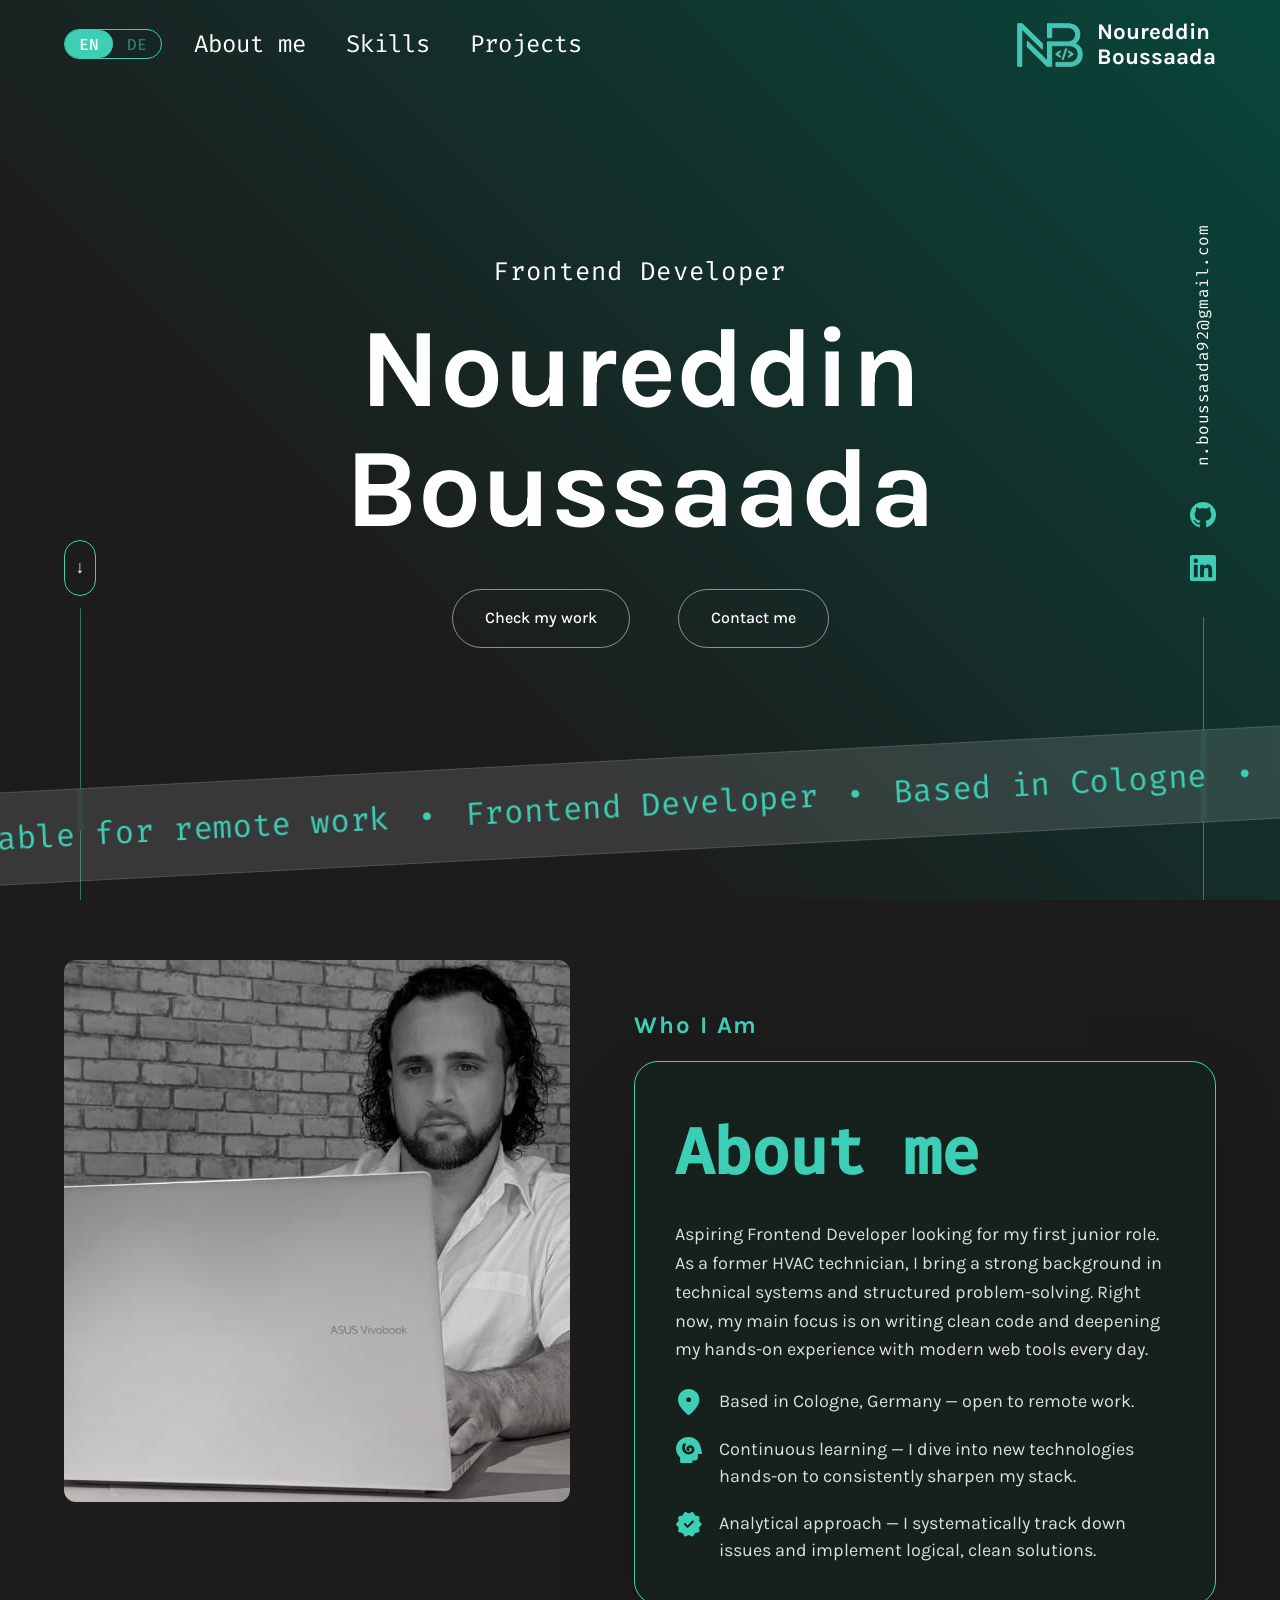
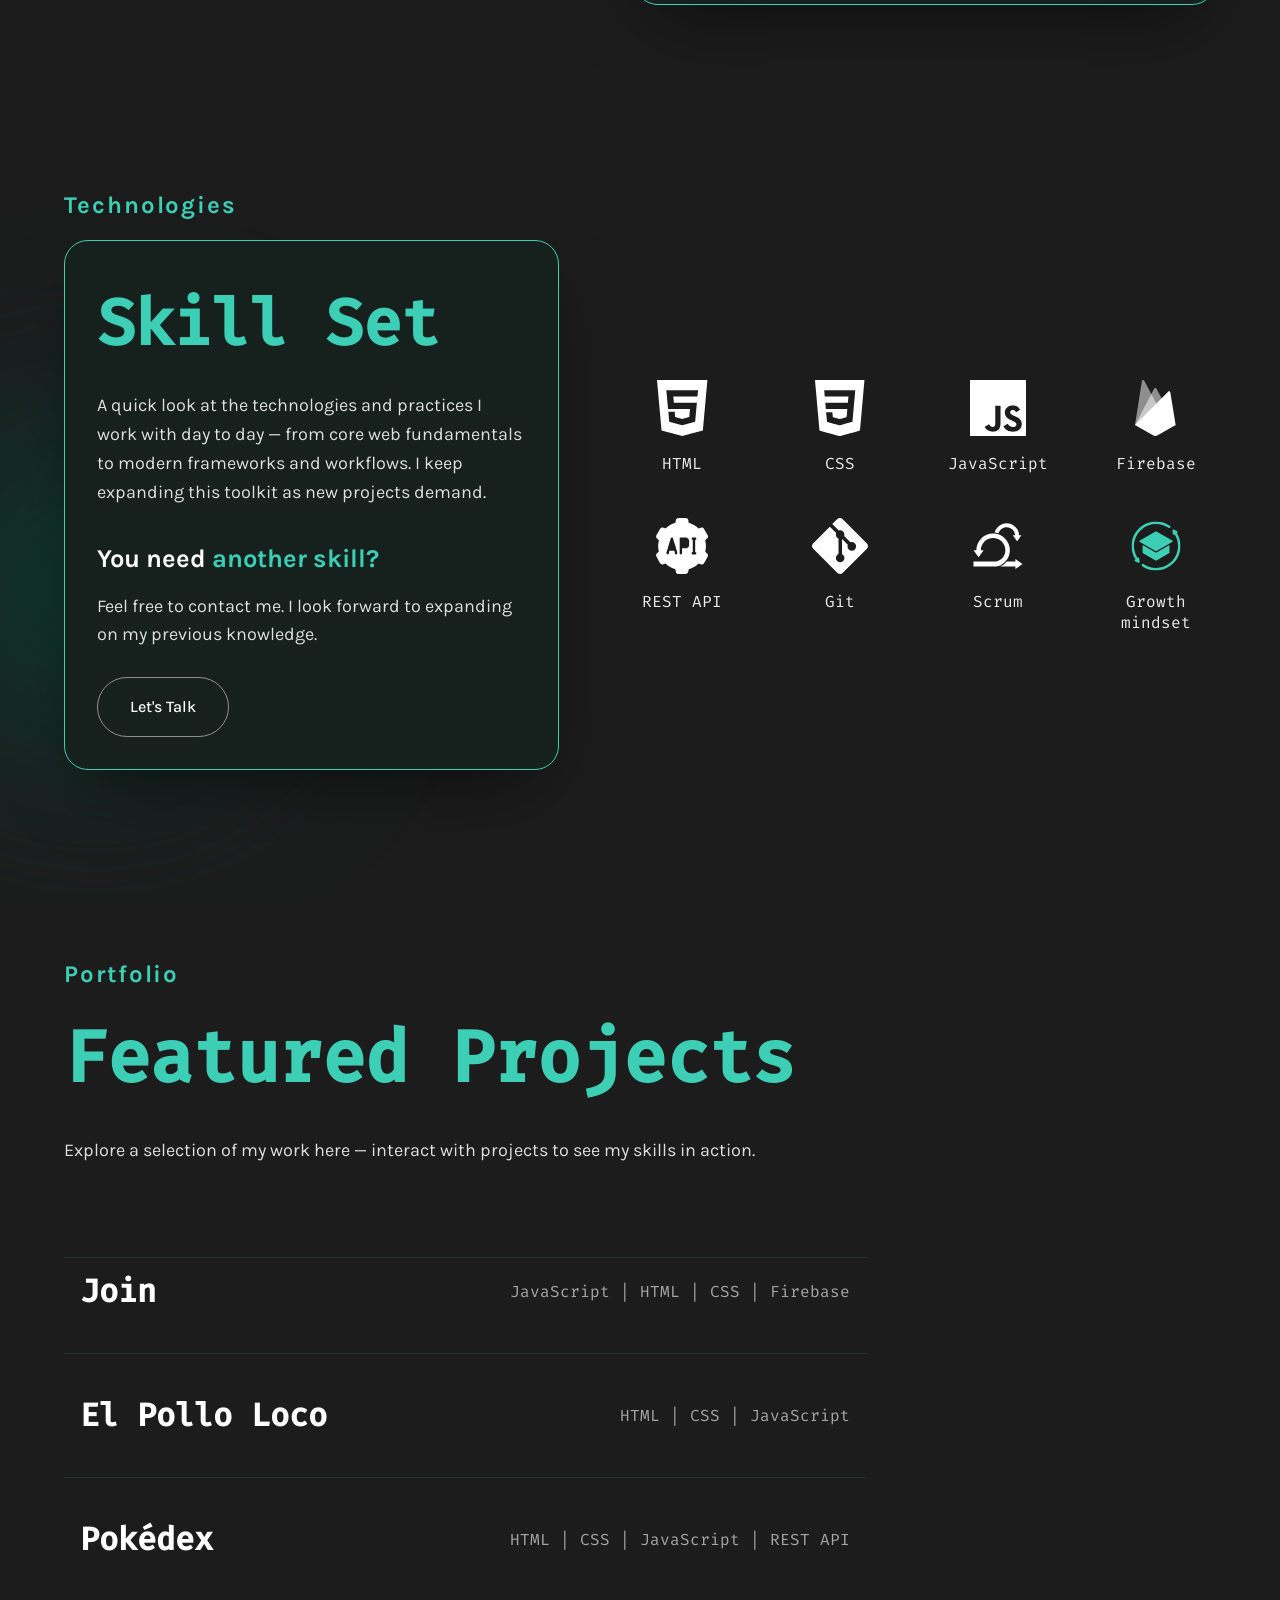
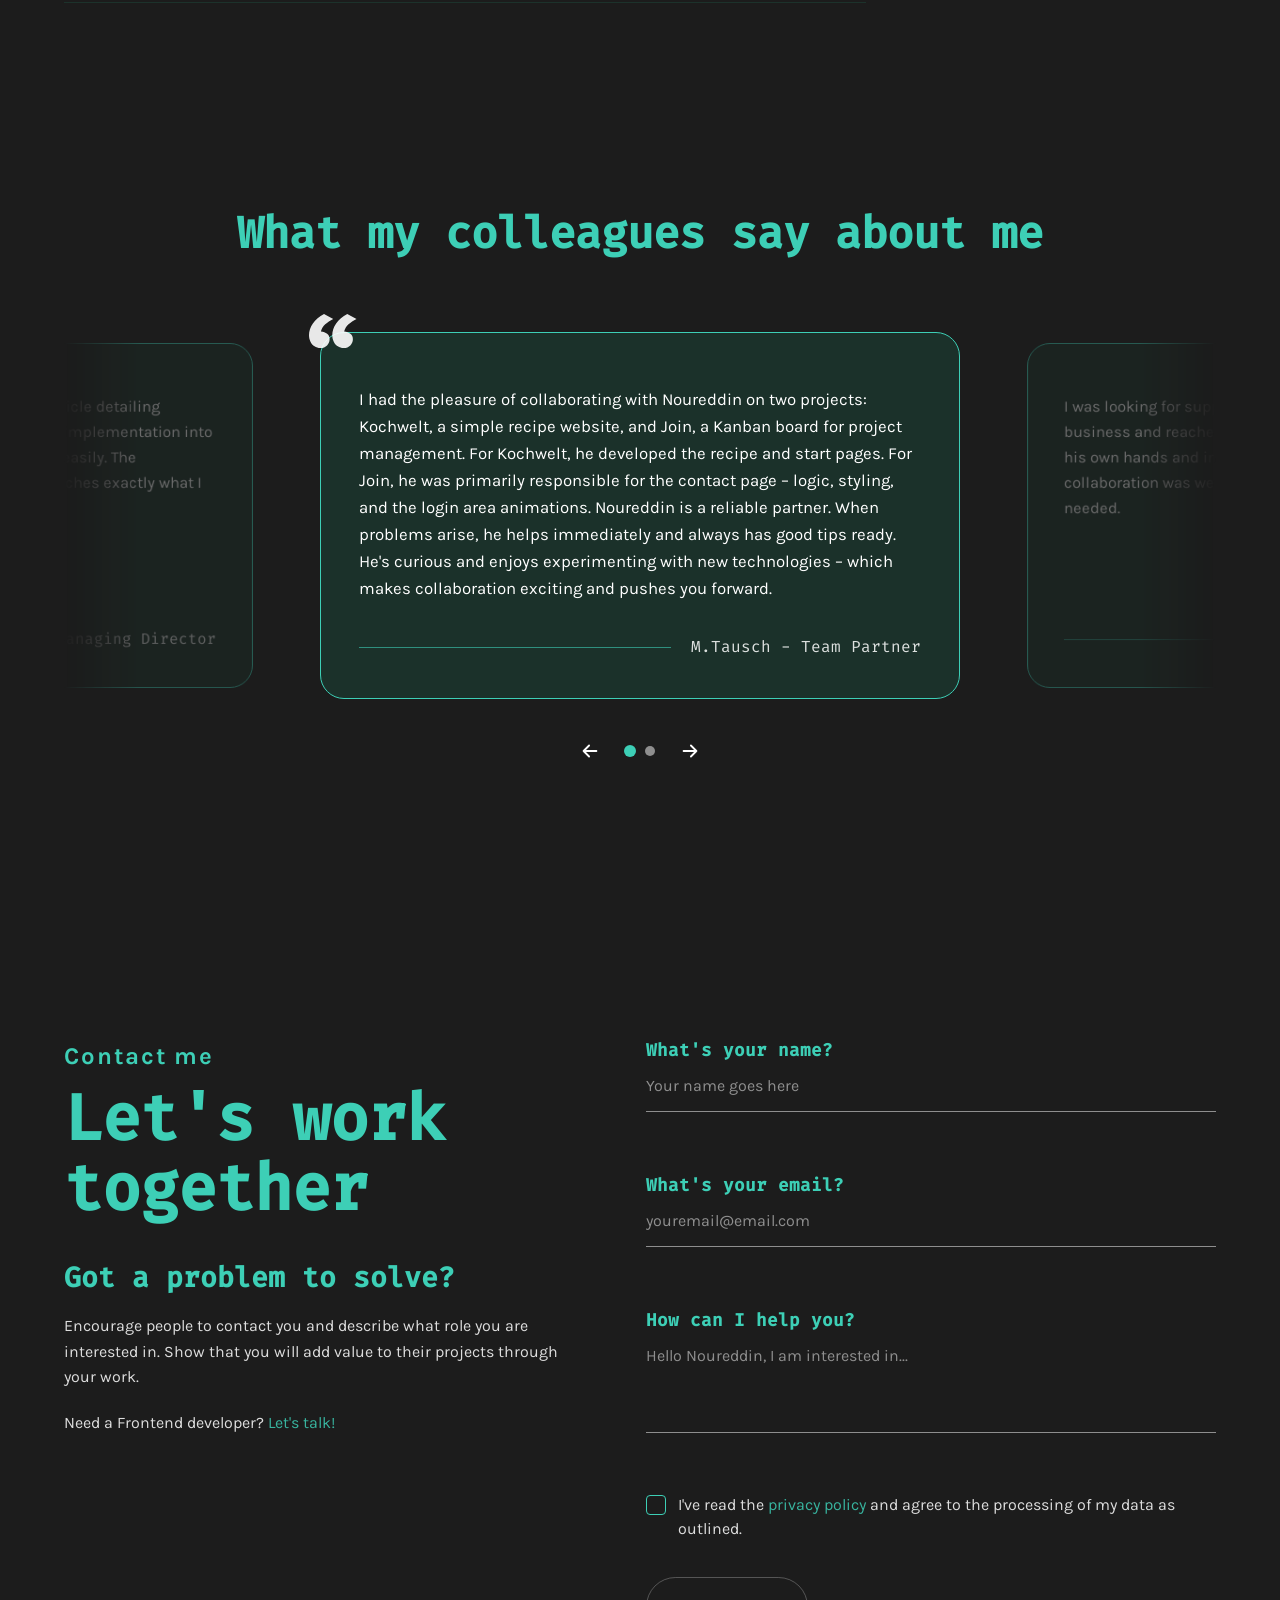
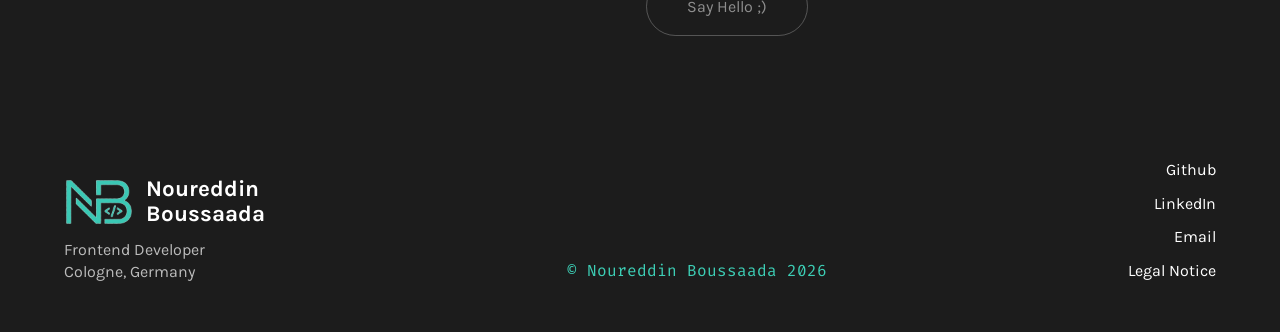
==== index.html @ 2330e00b "feat: update testimonials with new client feedback and improve translation consistency" ====
<!DOCTYPE html>
<html lang="en">

<head>
    <meta charset="UTF-8">
    <meta name="viewport" content="width=device-width, initial-scale=1.0">
    <title>Noureddin Boussaada — Frontend Developer</title>
    <link rel="icon" type="image/png" sizes="32x32" href="assets/images/favicon/favicon-32.png">
    <link rel="icon" type="image/png" sizes="192x192" href="assets/images/favicon/favicon-192.png">
    <link rel="apple-touch-icon" sizes="512x512" href="assets/images/favicon/favicon-512.png">
    <link rel="stylesheet" href="css/reset.css">
    <link rel="stylesheet" href="css/fonts.css">
    <link rel="stylesheet" href="css/variables.css">
    <link rel="stylesheet" href="css/style.css">
    <link rel="stylesheet" href="css/hero.css">
    <link rel="stylesheet" href="css/about.css">
    <link rel="stylesheet" href="css/skills.css">
    <link rel="stylesheet" href="css/projects.css">
    <link rel="stylesheet" href="css/testimonials.css">
    <link rel="stylesheet" href="css/contact.css">
    <link rel="stylesheet" href="css/footer.css">
</head>

<body>
    <header class="header" id="top">
        <div class="container header__inner">
            <div class="header__left">
                <div class="lang-toggle" role="group" aria-label="Language switch"
                    data-i18n-aria-label="langToggleAria">
                    <button type="button" class="lang-toggle__btn is-active" data-lang="en">EN</button>
                    <button type="button" class="lang-toggle__btn" data-lang="de">DE</button>
                </div>

                <nav class="nav" aria-label="Primary">
                    <a class="nav__link" href="#about" data-i18n="navAbout">About me</a>
                    <a class="nav__link" href="#skills" data-i18n="navSkills">Skills</a>
                    <a class="nav__link" href="#projects" data-i18n="navProjects">Projects</a>
                </nav>
            </div>

            <a class="logo" href="/" aria-label="Back to top">
                <span class="logo__mark"><img src="assets/images/profile/my_logo.png" alt="" width="210" height="144"
                        decoding="async"></span>
                <span class="logo__text">Noureddin<br>Boussaada</span>
            </a>

            <button type="button" class="burger" id="burger" aria-controls="mobileMenu" aria-expanded="false"
                aria-label="Open menu" data-i18n-aria-label="menuOpenAria">
                <span class="burger__bar" aria-hidden="true"></span>
                <span class="burger__bar" aria-hidden="true"></span>
                <span class="burger__bar" aria-hidden="true"></span>
            </button>
        </div>

        <nav class="mobile-menu" id="mobileMenu" aria-label="Mobile">
            <a class="mobile-menu__link" href="#about" data-i18n="navAbout">About me</a>
            <a class="mobile-menu__link" href="#skills" data-i18n="navSkills">Skills</a>
            <a class="mobile-menu__link" href="#projects" data-i18n="navProjects">Projects</a>

            <div class="lang-toggle mobile-menu__lang" role="group" aria-label="Language switch"
                data-i18n-aria-label="langToggleAria">
                <button type="button" class="lang-toggle__btn is-active" data-lang="en">EN</button>
                <button type="button" class="lang-toggle__btn" data-lang="de">DE</button>
            </div>
        </nav>
    </header>

    <main>
        <section class="hero">
            <div class="container hero__inner">
                <div class="hero__content">
                    <p class="hero__overline" data-i18n="role">Frontend Developer</p>
                    <h1 class="hero__name">
                        <span class="hero__name-part">Noureddin</span>
                        <span class="hero__name-part">Boussaada</span>
                    </h1>

                    <div class="hero__actions">
                        <a href="#projects" class="btn btn--outline">
                            <span class="btn__label" data-i18n="ctaCheckWork">Check my work</span>
                            <span class="btn__track" aria-hidden="true">
                                <span class="btn__track-item" data-i18n="ctaCheckWork">Check my work</span>
                                <span class="btn__track-item" data-i18n="ctaCheckWork">Check my work</span>
                            </span>
                        </a>
                        <a href="#contact" class="btn btn--outline">
                            <span class="btn__label" data-i18n="ctaContactMe">Contact me</span>
                            <span class="btn__track" aria-hidden="true">
                                <span class="btn__track-item" data-i18n="ctaContactMe">Contact me</span>
                                <span class="btn__track-item" data-i18n="ctaContactMe">Contact me</span>
                            </span>
                        </a>
                    </div>
                </div>

                <aside class="hero__aside">
                    <a class="hero__email" href="mailto:n.boussaada92@gmail.com" aria-label="n.boussaada92@gmail.com">
                        <span class="hero__email-text">n.boussaada92@gmail.com</span>
                        <span class="hero__social-icon hero__social-icon--mail" aria-hidden="true"></span>
                    </a>
                    <ul class="hero__socials">
                        <li>
                            <a class="hero__social" href="https://github.com/NouBou1/" target="_blank" rel="noopener"
                                aria-label="GitHub">
                                <span class="hero__social-icon hero__social-icon--github" aria-hidden="true"></span>
                            </a>
                        </li>
                        <li>
                            <a class="hero__social" href="https://www.linkedin.com/in/noureddin-boussaada/"
                                target="_blank" rel="noopener" aria-label="LinkedIn">
                                <span class="hero__social-icon hero__social-icon--linkedin" aria-hidden="true"></span>
                            </a>
                        </li>
                    </ul>
                    <span class="hero__aside-line" aria-hidden="true"></span>
                </aside>

                <button type="button" class="scroll-indicator" data-scroll-target="#about"
                    aria-label="Scroll to next section" data-i18n-aria-label="scrollAria">
                    <span class="scroll-indicator__circle">
                        <span class="scroll-indicator__arrow">&darr;</span>
                    </span>
                    <span class="scroll-indicator__line"></span>
                </button>
            </div>

            <div class="marquee" aria-hidden="true">
                <div class="marquee__track">
                    <span class="marquee__group">
                        <span data-i18n="marqueeAvailable">Available for remote work</span>
                        <span class="marquee__dot">&bull;</span>
                        <span data-i18n="role">Frontend Developer</span>
                        <span class="marquee__dot">&bull;</span>
                        <span data-i18n="marqueeBasedIn">Based in Cologne</span>
                        <span class="marquee__dot">&bull;</span>
                        <span data-i18n="marqueeOpenToWork">Open to work</span>
                        <span class="marquee__dot">&bull;</span>
                    </span>
                    <span class="marquee__group">
                        <span data-i18n="marqueeAvailable">Available for remote work</span>
                        <span class="marquee__dot">&bull;</span>
                        <span data-i18n="role">Frontend Developer</span>
                        <span class="marquee__dot">&bull;</span>
                        <span data-i18n="marqueeBasedIn">Based in Cologne</span>
                        <span class="marquee__dot">&bull;</span>
                        <span data-i18n="marqueeOpenToWork">Open to work</span>
                        <span class="marquee__dot">&bull;</span>
                    </span>
                </div>
            </div>
        </section>

        <section id="about" class="section about">
            <div class="container about__inner">
                <div class="about__media">
                    <span class="about__frame" aria-hidden="true"></span>
                    <img class="about__image" src="assets/images/profile/profil-picture.jpeg"
                        alt="Noureddin Boussaada" width="720" height="542" loading="lazy" decoding="async">
                </div>

                <div class="about__content">
                    <p class="section__eyebrow" data-i18n="aboutEyebrow">Who I Am</p>

                    <div class="about__card">
                        <h2 class="about__title" data-i18n="aboutTitle">About me</h2>
                        <p class="about__text" data-i18n="aboutText">
                            Aspiring Frontend Developer looking for my first junior role. As a former HVAC technician, I
                            bring a strong background in technical systems and structured problem-solving. Right now, my
                            main focus is on writing clean code and deepening my hands-on experience with modern web
                            tools every day.
                        </p>

                        <ul class="about__list">
                            <li class="about__item">
                                <span class="about__icon" aria-hidden="true">
                                    <span class="about__icon-glyph about__icon-glyph--location"></span>
                                </span>
                                <span class="about__item-text" data-i18n="aboutItem1">Based in Cologne, Germany — open
                                    to remote work.</span>
                            </li>
                            <li class="about__item">
                                <span class="about__icon" aria-hidden="true">
                                    <span class="about__icon-glyph about__icon-glyph--cognition"></span>
                                </span>
                                <span class="about__item-text" data-i18n="aboutItem2">Continuous learning — I dive into
                                    new technologies hands-on to consistently sharpen my stack.</span>
                            </li>
                            <li class="about__item">
                                <span class="about__icon" aria-hidden="true">
                                    <span class="about__icon-glyph about__icon-glyph--releases"></span>
                                </span>
                                <span class="about__item-text" data-i18n="aboutItem3">Analytical approach — I
                                    systematically track down issues and implement logical, clean solutions.</span>
                            </li>
                        </ul>
                    </div>
                </div>
            </div>
        </section>

        <section id="skills" class="section skills">
            <div class="container skills__inner">
                <p class="section__eyebrow" data-i18n="skillsEyebrow">Technologies</p>

                <div class="skills__layout">
                    <div class="skills__card">
                        <h2 class="skills__title" data-i18n="skillsTitle">Skill Set</h2>
                        <p class="skills__text" data-i18n="skillsText">
                            A quick look at the technologies and practices I work with day to day — from core web
                            fundamentals to modern frameworks and workflows. I keep expanding this toolkit as new
                            projects demand.
                        </p>

                        <h3 class="skills__subtitle" data-i18n-html="skillsSubtitle">You need <span
                                class="skills__highlight">another skill?</span></h3>
                        <p class="skills__text skills__text--muted" data-i18n="skillsMuted">
                            Feel free to contact me. I look forward to expanding on my previous knowledge.
                        </p>

                        <a href="#contact" class="btn btn--outline skills__cta">
                            <span class="btn__label" data-i18n="ctaLetsTalk">Let's Talk</span>
                            <span class="btn__track" aria-hidden="true">
                                <span class="btn__track-item" data-i18n="ctaLetsTalk">Let's Talk</span>
                                <span class="btn__track-item" data-i18n="ctaLetsTalk">Let's Talk</span>
                            </span>
                        </a>
                    </div>

                    <ul class="skills__grid">
                        <li class="skill">
                            <span class="skill__icon"><img src="assets/icons/skills/html-logo.svg" alt="" width="56"
                                    height="56" loading="lazy" decoding="async"></span>
                            <span class="skill__label">HTML</span>
                        </li>
                        <li class="skill">
                            <span class="skill__icon"><img src="assets/icons/skills/css-logo.svg" alt="" width="56"
                                    height="56" loading="lazy" decoding="async"></span>
                            <span class="skill__label">CSS</span>
                        </li>
                        <li class="skill">
                            <span class="skill__icon"><img src="assets/icons/skills/javascript-icon.svg" alt=""
                                    width="56" height="56" loading="lazy" decoding="async"></span>
                            <span class="skill__label">JavaScript</span>
                        </li>
                        <li class="skill">
                            <span class="skill__icon"><img src="assets/icons/skills/firebase.svg" alt="" width="42"
                                    height="56" loading="lazy" decoding="async"></span>
                            <span class="skill__label">Firebase</span>
                        </li>
                        <li class="skill">
                            <span class="skill__icon"><img src="assets/icons/skills/rest-api.svg" alt="" width="53"
                                    height="56" loading="lazy" decoding="async"></span>
                            <span class="skill__label">REST API</span>
                        </li>
                        <li class="skill">
                            <span class="skill__icon"><img src="assets/icons/skills/git-logo.svg" alt="" width="56"
                                    height="56" loading="lazy" decoding="async"></span>
                            <span class="skill__label">Git</span>
                        </li>
                        <li class="skill">
                            <span class="skill__icon"><img src="assets/icons/skills/scrum.svg" alt="" width="64"
                                    height="64" loading="lazy" decoding="async"></span>
                            <span class="skill__label">Scrum</span>
                        </li>
                        <li class="skill skill--growth">
                            <span class="skill__icon">
                                <img src="assets/icons/skills/growth-mindset.svg" alt="" width="64" height="64" loading="lazy" decoding="async">
                                <span class="skill__tooltip">
                                    <span class="skill__tooltip-text" data-i18n="skillGrowthTooltip">I have a special
                                        interest in learning</span>
                                    <span class="skill__tooltip-items">
                                        <span class="skill__tooltip-item">
                                            <img src="assets/icons/skills/react.svg" alt="" width="28" height="28" loading="lazy" decoding="async">
                                            <span>React</span>
                                        </span>
                                        <span class="skill__tooltip-item">
                                            <img src="assets/icons/skills/vuejs.svg" alt="" width="28" height="28" loading="lazy" decoding="async">
                                            <span>Vue Js</span>
                                        </span>
                                    </span>
                                    <span class="skill__tooltip-arrow" aria-hidden="true"></span>
                                </span>
                            </span>
                            <span class="skill__label" data-i18n="skillGrowthLabel">Growth mindset</span>
                        </li>
                    </ul>
                </div>
            </div>
        </section>

        <section id="projects" class="section projects">
            <div class="container projects__inner">
                <header class="projects__header">
                    <p class="section__eyebrow" data-i18n="projectsEyebrow">Portfolio</p>
                    <h2 class="projects__title" data-i18n="projectsTitle">Featured Projects</h2>
                    <p class="projects__intro" data-i18n="projectsIntro">
                        Explore a selection of my work here — interact with projects to see my skills in action.
                    </p>
                </header>

                <div class="projects__body">
                    <ul class="projects__list">
                        <li class="project">
                            <a class="project__link" href="#" rel="noopener"
                                data-preview="assets/images/projects/join.svg" data-index="01"
                                data-desc="Task manager inspired by the Kanban System. Create and organize tasks using drag and drop functions, assign users and categories."
                                data-desc-de="Task-Manager, inspiriert vom Kanban-System. Erstelle und organisiere Aufgaben per Drag-and-Drop, weise Nutzer und Kategorien zu."
                                data-github="https://github.com/NouBou1/join" data-live="https://join.n-boussaada.de">
                                <span class="project__name">
                                    Join
                                    <span class="project__arrow" aria-hidden="true"></span>
                                </span>
                                <span class="project__stack">JavaScript | HTML | CSS | Firebase</span>
                            </a>
                        </li>
                        <li class="project">
                            <a class="project__link" href="#" rel="noopener"
                                data-preview="assets/images/projects/el-pollo-loco.svg" data-index="02"
                                data-desc="Jump, run and throw game based on object-oriented approach. Help Pepe find coins and tabasco salsa to fight against the crazy hen."
                                data-desc-de="Jump'n'Run- und Wurfspiel auf objektorientierter Basis. Hilf Pepe, Münzen und Tabasco-Soße zu finden, um gegen das verrückte Huhn zu kämpfen."
                                data-github="https://github.com/NouBou1/el_pollo_loco" data-live="https://el-pollo-loco.n-boussaada.de">
                                <span class="project__name">
                                    El Pollo Loco
                                    <span class="project__arrow" aria-hidden="true"></span>
                                </span>
                                <span class="project__stack">HTML | CSS | JavaScript</span>
                            </a>
                        </li>
                        <li class="project">
                            <a class="project__link" href="#" rel="noopener"
                                data-preview="assets/images/projects/pokedex.svg" data-index="03"
                                data-desc="Pokédex web app built without any framework. Browse Pokémon loaded live from the PokéAPI, search them by name and open a detail dialog with base stats and artwork."
                                data-desc-de="Pokédex-Webanwendung ganz ohne Framework. Stöbere durch Pokémon, die live von der PokéAPI geladen werden, suche sie per Namen und öffne einen Detail-Dialog mit Base Stats und Artwork."
                                data-github="https://github.com/NouBou1/Pokedex" data-live="https://pokedex.n-boussaada.de">
                                <span class="project__name">
                                    Pokédex
                                    <span class="project__arrow" aria-hidden="true"></span>
                                </span>
                                <span class="project__stack">HTML | CSS | JavaScript | REST API</span>
                            </a>
                        </li>
                    </ul>

                    <div class="projects__preview">
                        <span class="projects__preview-frame" aria-hidden="true"></span>
                        <img class="projects__preview-image" id="projectsPreviewImage"
                            src="assets/images/projects/join.svg" alt="" width="520" height="370" loading="lazy"
                            decoding="async">
                    </div>
                </div>
            </div>
        </section>

        <section id="testimonials" class="section testimonials">
            <div class="container testimonials__header">
                <h2 class="testimonials__title" data-i18n="testimonialsTitle">What my colleagues say about me</h2>
            </div>

            <div class="testimonials__carousel">
                <div class="testimonials__viewport">
                    <ul class="testimonials__track" id="testimonialsTrack">
                        <li class="testimonial">
                            <span class="testimonial__quote" aria-hidden="true">
                                <img src="assets/icons/quotes.svg" alt="" loading="lazy" decoding="async">
                            </span>
                            <p class="testimonial__text" data-i18n="testimonial1Text">
I had the pleasure of collaborating with Noureddin on two projects: Kochwelt, a simple recipe website, and Join, a Kanban board for project management. For Kochwelt, he developed the recipe and start pages. For Join, he was primarily responsible for the contact page – logic, styling, and the login area animations. Noureddin is a reliable partner. When problems arise, he helps immediately and always has good tips ready. He's curious and enjoys experimenting with new technologies – which makes collaboration exciting and pushes you forward.</p>
                            <div class="testimonial__footer">
                                <span class="testimonial__line" aria-hidden="true"></span>
                                <span class="testimonial__author" data-i18n="testimonial1Author">M.Tausch - Team
                                    Partner</span>
                            </div>
                        </li>
                        <li class="testimonial">
                            <span class="testimonial__quote" aria-hidden="true">
                                <img src="assets/icons/quotes.svg" alt="" loading="lazy" decoding="async">
                            </span>
                            <p class="testimonial__text" data-i18n="testimonial2Text">I was looking for support with
                                the website for my vehicle detailing business and reached out to Noureddin. He took the
                                implementation into his own hands and integrated my ideas quickly and easily. The
                                collaboration was well structured and the result matches exactly what I needed.</p>
                            <div class="testimonial__footer">
                                <span class="testimonial__line" aria-hidden="true"></span>
                                <span class="testimonial__author" data-i18n="testimonial2Author">A.Kniest - Managing
                                    Director</span>
                            </div>
                        </li>
                    </ul>
                </div>

                <div class="container testimonials__controls">
                    <button type="button" class="testimonials__arrow" id="testimonialsPrev"
                        aria-label="Previous testimonial" data-i18n-aria-label="testimonialsPrevAria">
                        <span class="testimonials__arrow-icon testimonials__arrow-icon--prev" aria-hidden="true"></span>
                    </button>
                    <div class="testimonials__dots" id="testimonialsDots"></div>
                    <button type="button" class="testimonials__arrow" id="testimonialsNext"
                        aria-label="Next testimonial" data-i18n-aria-label="testimonialsNextAria">
                        <span class="testimonials__arrow-icon testimonials__arrow-icon--next" aria-hidden="true"></span>
                    </button>
                </div>
            </div>
        </section>

        <section id="contact" class="section contact">
            <div class="container contact__inner">
                <div class="contact__intro">
                    <p class="section__eyebrow" data-i18n="contactEyebrow">Contact me</p>
                    <h2 class="contact__title" data-i18n-html="contactTitle">Let's work<br>together</h2>

                    <h3 class="contact__subtitle" data-i18n="contactSubtitle">Got a problem to solve?</h3>
                    <p class="contact__text" data-i18n="contactText">
                        Encourage people to contact you and describe what role you are interested in. Show that you will
                        add value to their projects through your work.
                    </p>
                    <p class="contact__cta" data-i18n-html="contactCta">
                        Need a Frontend developer? <a class="contact__link" href="#contactForm">Let's talk!</a>
                    </p>
                </div>

                <form class="contact__form" id="contactForm" action="php/contact.php" method="POST">
                    <div class="contact__field">
                        <label class="contact__label" for="contactName" data-i18n="formNameLabel">What's your
                            name?</label>
                        <input class="contact__input" type="text" id="contactName" name="name"
                            placeholder="Your name goes here" required data-i18n-placeholder="formNamePlaceholder">
                    </div>

                    <div class="contact__field">
                        <label class="contact__label" for="contactEmail" data-i18n="formEmailLabel">What's your
                            email?</label>
                        <input class="contact__input" type="email" id="contactEmail" name="email"
                            placeholder="youremail@email.com" required data-i18n-placeholder="formEmailPlaceholder">
                    </div>

                    <div class="contact__field">
                        <label class="contact__label" for="contactMessage" data-i18n="formMessageLabel">How can I help
                            you?</label>
                        <textarea class="contact__input contact__input--textarea" id="contactMessage" name="message"
                            rows="3" placeholder="Hello Noureddin, I am interested in..." required
                            data-i18n-placeholder="formMessagePlaceholder"></textarea>
                    </div>

                    <!-- Honeypot. Fuer Menschen unsichtbar und aus dem Tab-Fluss genommen,
                         fuer Screenreader per aria-hidden ausgeblendet. Nur Bots fuellen es aus. -->
                    <div class="contact__trap" aria-hidden="true">
                        <label for="contactReference">Reference</label>
                        <input type="text" id="contactReference" name="contact_reference" tabindex="-1"
                            autocomplete="off">
                    </div>

                    <label class="contact__checkbox">
                        <input type="checkbox" id="contactConsent" name="consent" required>
                        <span class="contact__checkbox-box" aria-hidden="true"></span>
                        <span class="contact__checkbox-text" data-i18n-html="consentText">I've read the <a
                                class="contact__link" href="privacy-policy.html">privacy policy</a> and agree to the
                            processing of my data as outlined.</span>
                    </label>

                    <button type="submit" class="contact__submit" data-i18n="formSubmit">Say Hello ;)</button>
                </form>
            </div>
        </section>
    </main>

    <footer class="footer">
        <div class="container footer__inner">
            <div class="footer__brand">
                <a class="logo footer__logo" href="/">
                    <span class="logo__mark"><img src="assets/images/profile/my_logo.png" alt="" width="210"
                            height="144" loading="lazy" decoding="async"></span>
                    <span class="logo__text">Noureddin<br>Boussaada</span>
                </a>
                <p class="footer__role" data-i18n="role">Frontend Developer</p>
                <p class="footer__location" data-i18n="footerLocation">Cologne, Germany</p>
            </div>

            <p class="footer__copyright">&copy; Noureddin Boussaada 2026</p>

            <ul class="footer__links">
                <li><a href="https://github.com/NouBou1/" target="_blank" rel="noopener">Github</a></li>
                <li><a href="https://www.linkedin.com/in/noureddin-boussaada/" target="_blank" rel="noopener">LinkedIn</a></li>
                <li><a href="mailto:n.boussaada92@gmail.com" data-i18n="footerEmail">Email</a></li>
                <li><a href="legal-notice.html" data-i18n="footerLegal">Legal Notice</a></li>
            </ul>
        </div>
    </footer>

    <dialog class="project-modal" id="projectModal">
        <div class="project-modal__card">
            <button type="button" class="project-modal__close" data-modal-close aria-label="Close"
                data-i18n-aria-label="modalCloseAria">
                <span class="project-modal__close-icon" aria-hidden="true"></span>
            </button>

            <div class="project-modal__content">
                <span class="project-modal__index" id="projectModalIndex"></span>
                <h3 class="project-modal__title" id="projectModalTitle"></h3>

                <p class="project-modal__label" data-i18n="modalLabel">What is this project about?</p>
                <p class="project-modal__desc" id="projectModalDesc"></p>

                <ul class="project-modal__stack" id="projectModalStack"></ul>

                <div class="project-modal__actions">
                    <a class="project-modal__btn" id="projectModalGithub" href="#" target="_blank" rel="noopener">
                        <span data-i18n="modalGithub">GitHub</span>
                        <span class="project-modal__btn-arrow" aria-hidden="true"></span>
                    </a>
                    <a class="project-modal__btn" id="projectModalLive" href="#" target="_blank" rel="noopener">
                        <span data-i18n="modalLiveTest">Live Test</span>
                        <span class="project-modal__btn-arrow" aria-hidden="true"></span>
                    </a>
                </div>
            </div>

            <div class="project-modal__media">
                <img class="project-modal__image" id="projectModalImage" src="" alt="" width="520" height="370"
                    decoding="async">
            </div>

            <button type="button" class="project-modal__next" id="projectModalNext">
                <span data-i18n="modalNext">Next project</span>
                <span class="project-modal__next-icon" aria-hidden="true"></span>
            </button>
        </div>
    </dialog>

    <script type="module" src="js/main.js"></script>
    <script type="module" src="js/components/contactForm.js"></script>
</body>

</html>
---- css/fonts.css ----
@font-face {
    font-family: "Karla";
    font-style: normal;
    font-weight: 400 700;
    font-display: swap;
    src: url("../assets/fonts/karla-variable-latin.woff2") format("woff2-variations"),
         url("../assets/fonts/karla-variable-latin.woff2") format("woff2");
}

@font-face {
    font-family: "Fira Code";
    font-style: normal;
    font-weight: 400 500;
    font-display: swap;
    src: url("../assets/fonts/fira-code-variable-latin.woff2") format("woff2-variations"),
         url("../assets/fonts/fira-code-variable-latin.woff2") format("woff2");
}
---- css/variables.css ----
:root {
  --color-bg: #1c1c1c;
  --color-bg-soft: #141414;
  --color-surface: rgba(255, 255, 255, 0.04);
  --color-border: rgba(255, 255, 255, 0.12);
  --color-border-strong: rgba(255, 255, 255, 0.5);
  --color-text: #FFFFFF;
  --color-text-muted: #3DCFB6;
  --color-accent: #3DCFB6;
  --color-accent-strong: #08463b;
  --color-accent-soft: rgba(31, 174, 131, 0.15);

  --font-mono: "Fira Code", "Courier New", monospace;
  --font-name: "Karla", "Segoe UI", sans-serif;

  --container-width: 1440px;
  --container-padding: clamp(1.5rem, 5vw, 4rem);
  --header-height: clamp(96px, 10vw, 192px);

  --transition-fast: 0.2s ease;
  --transition-medium: 0.4s ease;
}
---- css/style.css ----
body {
    background-color: var(--color-bg);
    color: var(--color-text);
    font-family: var(--font-body);
    overflow-x: hidden;
}

body.has-menu-open {
    overflow: hidden;
}

.container {
    width: 100%;
    max-width: var(--container-width);
    margin-inline: auto;
    padding-inline: var(--container-padding);
}

.header {
    position: fixed;
    top: 0;
    left: 0;
    right: 0;
    z-index: 20;
    height: 90px;
    display: flex;
    align-items: center;
    border-bottom: 1px solid transparent;
    transition: background-color var(--transition-fast), border-color var(--transition-fast);
}

.header.is-scrolled {
    background-color: rgba(28, 28, 28, 0.85);
    border-bottom-color: var(--color-accent-soft);
    backdrop-filter: blur(12px);
    -webkit-backdrop-filter: blur(12px);
}

.header__inner {
    display: flex;
    align-items: center;
    justify-content: space-between;
    gap: 2rem;
}

.header__left {
    display: flex;
    align-items: center;
    gap: 2rem;
}

.lang-toggle {
    display: inline-flex;
    align-items: center;
    border: 1px solid var(--color-accent);
    border-radius: 20px;
    font-family: var(--font-mono);
    font-size: 16px;
    font-weight: 500;
}

.lang-toggle__btn {
    display: inline-flex;
    align-items: center;
    justify-content: center;
    height: 28px;
    min-width: 48px;
    border-radius: 20px;
    color: var(--color-accent);
    opacity: 0.5;
    transition: background-color var(--transition-fast), color var(--transition-fast);
}

.lang-toggle__btn.is-active {
    background-color: #3DCFB6;
    color: #FFFFFF;
    opacity: 1;
}

.nav {
    display: flex;
    align-items: center;
    gap: 2.5rem;
}

.nav__link {
    position: relative;
    font-size: 24px;
    color: var(--color-text);
    font-family: var(--font-mono);
}

.nav__link::after {
    content: "";
    position: absolute;
    left: 50%;
    bottom: -4px;
    width: 6px;
    height: 6px;
    border-radius: 50%;
    background-color: var(--color-accent);
    opacity: 0;
    transform: translateX(-50%) scale(0.5);
    transition: opacity var(--transition-fast), transform var(--transition-fast);
    pointer-events: none;
}

.nav__link:hover::after,
.nav__link.is-active::after {
    opacity: 1;
    transform: translateX(-50%) scale(1);
}

.nav__link.is-active {
    color: var(--color-accent);
}

/* ---------- Burger + mobile menu ---------- */
.burger {
    display: none;
    flex-direction: column;
    justify-content: center;
    gap: 6px;
    width: 40px;
    height: 40px;
    padding: 0 6px;
    flex-shrink: 0;
}

.burger__bar {
    display: block;
    width: 100%;
    height: 2px;
    border-radius: 2px;
    background-color: var(--color-accent);
    transition: transform var(--transition-fast), opacity var(--transition-fast);
}

.burger.is-open .burger__bar:nth-child(1) {
    transform: translateY(8px) rotate(45deg);
}

.burger.is-open .burger__bar:nth-child(2) {
    opacity: 0;
}

.burger.is-open .burger__bar:nth-child(3) {
    transform: translateY(-8px) rotate(-45deg);
}

.mobile-menu {
    display: none;
    position: absolute;
    top: calc(100% - 0.5rem);
    right: var(--container-padding);
    z-index: 30;
    flex-direction: column;
    align-items: flex-start;
    gap: 1.25rem;
    width: min(220px, calc(100vw - var(--container-padding) * 2));
    padding: 1.5rem;
    border-radius: 20px;
    border: 1px solid var(--color-accent);
    background:
        linear-gradient(225deg, var(--color-accent-strong) 0%, transparent 75%),
        var(--color-bg-soft);
    box-shadow: 0 30px 70px -25px rgba(0, 0, 0, 0.75);
    opacity: 0;
    visibility: hidden;
    transform: translateY(-8px);
    transition: opacity var(--transition-fast), transform var(--transition-fast), visibility var(--transition-fast);
}

.mobile-menu.is-open {
    opacity: 1;
    visibility: visible;
    transform: translateY(0);
}

.mobile-menu__link {
    font-family: var(--font-mono);
    font-size: 1.25rem;
    color: var(--color-text);
    transition: color var(--transition-fast);
}

.mobile-menu__link:hover,
.mobile-menu__link.is-active {
    color: var(--color-accent);
}

.mobile-menu__lang {
    margin-top: 0.25rem;
}

.logo {
    display: flex;
    align-items: center;
    gap: 0.75rem;
}

.logo__mark {
    position: relative;
    display: inline-flex;
    align-items: center;
    justify-content: center;
}

/* Soft backlight that fades in behind the mark on hover. */
.logo__mark::before {
    content: "";
    position: absolute;
    inset: -40%;
    border-radius: 50%;
    background: radial-gradient(circle, rgba(61, 207, 182, 0.18) 0%, transparent 70%);
    opacity: 0;
    transform: scale(0.6);
    transition: opacity var(--transition-medium), transform var(--transition-medium);
    pointer-events: none;
}

.logo:hover .logo__mark::before,
.logo:focus-visible .logo__mark::before {
    opacity: 1;
    transform: scale(1);
}

.logo__mark img {
    position: relative;
    height: 48px;
    width: auto;
    transition: filter var(--transition-medium);
}

.logo:hover .logo__mark img,
.logo:focus-visible .logo__mark img {
    filter: drop-shadow(0 0 6px rgba(61, 207, 182, 0.22));
}

.logo__text {
    font-family: var(--font-name);
    font-size: 1.4rem;
    line-height: 1.1;
    font-weight: 700;
    transition: color var(--transition-fast), text-shadow var(--transition-medium);
}

.logo:hover .logo__text,
.logo:focus-visible .logo__text {
    color: var(--color-accent);
    text-shadow: 0 0 12px rgba(61, 207, 182, 0.18);
}

.section {
    min-height: min(89svh, 900px);
    scroll-margin-top: 90px;
    padding-block: clamp(3rem, 8vh, 6rem);
    display: flex;
    flex-direction: column;
    justify-content: center;
}

.section__eyebrow {
    font-family: var(--font-name);
    font-size: 24px;
    font-weight: bold;
    letter-spacing: 0.08em;
    color: var(--color-accent);
}

.section__title {
    font-family: var(--font-display);
    font-size: clamp(2rem, 5vw, 3.5rem);
    font-weight: 500;
}

.has-reveal .reveal {
    opacity: 0;
    translate: 0 var(--reveal-from, 28px);
    transition: opacity 0.7s ease, translate 0.7s ease;
    transition-delay: 0s;
}

.has-reveal .reveal.is-revealed {
    opacity: 1;
    translate: none;
    transition-delay: calc(var(--reveal-index, 0) * 70ms);
}

@media (max-width: 900px) {
    .header__left {
        display: none;
    }

    .burger,
    .mobile-menu {
        display: flex;
    }

    .section {
        min-height: 0;
        padding-block: clamp(3rem, 12vw, 5rem);
    }

    body.has-modal-open {
        overflow: hidden;
    }

    .section__eyebrow {
        font-size: 1.25rem;
    }
}

@media (max-width: 600px) {
    .header {
        height: 76px;
    }

    .section {
        scroll-margin-top: 76px;
    }

    .logo__mark img {
        height: 36px;
    }

    .logo__text {
        font-size: 1.05rem;
    }

    .logo {
        gap: 0.5rem;
    }
}
---- css/hero.css ----
.hero {
    position: relative;
    min-height: 100svh;
    display: flex;
    overflow: hidden;
    background:
        linear-gradient(225deg, var(--color-accent-strong) 0%, transparent 70%),
        var(--color-bg);
}

.hero__inner {
    position: relative;
    width: 100%;
    display: flex;
    align-items: center;
    justify-content: space-between;
    gap: 2rem;
    padding-top: var(--header-height);
    padding-bottom: clamp(6rem, 10vw, 10rem);
}

.hero__content {
    display: flex;
    flex-direction: column;
    align-items: center;
    text-align: center;
    margin-inline: auto;
}

.hero__overline {
    font-family: var(--font-mono);
    font-size: clamp(1.2rem, 2vw, 2.4rem);
    letter-spacing: 0.05em;
    color: var(--color-text);
    margin-bottom: 1.25rem;
}

.hero__name {
    display: flex;
    flex-direction: column;
    align-items: center;
    gap: 0.5rem;
    font-family: var(--font-name);
    font-weight: 700;
    font-size: clamp(2.5rem, 9.5vw, 7rem);
    line-height: 1;
}

.hero__actions {
    display: flex;
    align-items: center;
    gap: 3rem;
    margin-top: 2.75rem;
}

.btn {
    --btn-padding-x: 2rem;
    position: relative;
    display: inline-flex;
    align-items: center;
    justify-content: center;
    padding: 1rem var(--btn-padding-x);
    border-radius: 999px;
    font-family: var(--font-name);
    font-size: 1rem;
    font-weight: 500;
    color: var(--color-text);
    overflow: hidden;
    transition: background-color var(--transition-fast), color var(--transition-fast), border-color var(--transition-fast);
}

.btn__label {
    visibility: hidden;
    white-space: nowrap;
}

.btn__track {
    position: absolute;
    top: 50%;
    left: var(--btn-padding-x);
    display: flex;
    width: max-content;
    transform: translateY(-50%) translateX(0);
    transition: transform 0.3s ease;
}

.btn:hover .btn__track {
    animation: btn-hover 1.8s linear infinite;
}

.btn__track-item {
    display: inline-flex;
    align-items: center;
    white-space: nowrap;
    padding-right: 4rem;
}

.btn--outline {
    border: 1px solid var(--color-border-strong);
}

.btn--outline:hover {
    border-color: var(--color-accent);
}

.btn:hover {
    color: var(--color-accent);
}

@keyframes btn-hover {
    from {
        transform: translateY(-50%) translateX(0);
    }

    to {
        transform: translateY(-50%) translateX(-50%);
    }
}


.hero__aside {
    position: absolute;
    top: 25%;
    right: var(--container-padding);
    bottom: 0;
    display: flex;
    flex-direction: column;
    align-items: center;
    gap: 1.75rem;
}

.hero__aside-line {
    flex: 1;
    width: 1px;
    min-height: 40px;
    background-color: var(--color-accent);
    opacity: 0.5;
}

.hero__email {
    font-family: var(--font-mono);
    font-size: 1rem;
    color: var(--color-text);
    letter-spacing: 0.03em;
    transition: color var(--transition-fast);
}

.hero__email-text {
    display: inline-block;
    writing-mode: vertical-rl;
    transform: rotate(180deg);
}

.hero__email .hero__social-icon {
    display: none;
    color: var(--color-accent);
}

.hero__email:hover .hero__social-icon {
    color: var(--color-text);
}

.hero__email:hover {
    color: var(--color-accent);
}

.hero__socials {
    display: flex;
    flex-direction: column;

    gap: 1.25rem;
}

.hero__social {
    position: relative;
    color: var(--color-accent);
    transition: color var(--transition-fast), transform var(--transition-fast);
}

.hero__social::after {
    content: "";
    position: absolute;
    top: 50%;
    right: -14px;
    width: 6px;
    height: 6px;
    border-radius: 50%;
    background-color: var(--color-accent);
    opacity: 0;
    transform: translateY(-50%) scale(0.5);
    transition: opacity var(--transition-fast), transform var(--transition-fast);
    pointer-events: none;
}

.hero__social-icon {
    display: inline-block;
    width: 26px;
    height: 26px;
    background-color: currentColor;
    -webkit-mask-repeat: no-repeat;
    mask-repeat: no-repeat;
    -webkit-mask-position: center;
    mask-position: center;
    -webkit-mask-size: contain;
    mask-size: contain;
}

.hero__social-icon--github {
    -webkit-mask-image: url(../assets/icons/github.svg);
    mask-image: url(../assets/icons/github.svg);
}

.hero__social-icon--linkedin {
    -webkit-mask-image: url(../assets/icons/linkedin.svg);
    mask-image: url(../assets/icons/linkedin.svg);
}

.hero__social-icon--mail {
    -webkit-mask-image: url(../assets/icons/mail.svg);
    mask-image: url(../assets/icons/mail.svg);
}

.hero__social:hover {
    color: var(--color-text);

}

.hero__social:hover::after {
    opacity: 1;
    transform: translateY(-50%) scale(1);
}


.scroll-indicator {
    position: absolute;
    left: var(--container-padding);
    top: 60%;
    bottom: 0;
    display: flex;
    flex-direction: column;
    align-items: center;
    gap: 0.75rem;
    color: var(--color-accent);
    transition: color var(--transition-fast);
}

.scroll-indicator:hover {
    color: var(--color-accent);
}

.scroll-indicator__circle {
    display: inline-flex;
    align-items: center;
    justify-content: center;
    flex-shrink: 0;
    width: 32px;
    height: 56px;
    border: 1px solid var(--color-accent);
    border-radius: 16px;
}

.scroll-indicator__arrow {
    color: #FFFFFF;
    font-size: 1.1rem;
    line-height: 1;
    animation: scroll-bounce 1.8s ease-in-out infinite;
}

.scroll-indicator__line {
    flex: 1;
    width: 1px;
    min-height: 40px;
    background-color: currentColor;
    opacity: 0.5;
}

@keyframes scroll-bounce {

    0%,
    100% {
        transform: translateY(0);
    }

    50% {
        transform: translateY(8px);
    }
}


.marquee {
    position: absolute;
    z-index: 2;
    left: -8%;
    right: -8%;
    bottom: 3.0rem;
    overflow: hidden;
    transform: rotate(-3deg);
    border-top: 1px solid var(--color-border);
    border-bottom: 1px solid var(--color-border);
    padding-block: 1.25rem;
    background-color: rgba(255, 255, 255, 0.12);
    backdrop-filter: blur(2px);
    -webkit-backdrop-filter: blur(2px);
}

.marquee__track {
    display: flex;
    width: max-content;
    animation: marquee-scroll 10s linear infinite;
}

.marquee__group {
    display: flex;
    align-items: center;
    gap: 1.75rem;
    padding-right: 1.75rem;
    white-space: nowrap;
    font-family: var(--font-mono);
    font-size: 32px;
    letter-spacing: 0.02em;
    color: var(--color-accent);
}

.marquee__dot {
    color: var(--color-accent);
}

@keyframes marquee-scroll {
    from {
        transform: translateX(0);
    }

    to {
        transform: translateX(-50%);
    }
}

@media (max-width: 900px) {

    .hero__inner {
        padding-top: 1rem;
        padding-bottom: clamp(10rem, 34vw, 14rem);
    }

    .hero__name {
        gap: 0.35rem;
    }

    .hero__aside {
        top: 62%;
        gap: 0.5rem;
    }

    .hero__email-text {
        display: none;
    }

    .hero__email .hero__social-icon {
        display: inline-block;
    }

    .scroll-indicator {
        top: 65%;
    }

    .marquee__group {
        gap: 1rem;
        padding-right: 1rem;
        font-size: clamp(1.125rem, 4.5vw, 2rem);
    }
}

@media (max-width: 600px) {
  
    .hero__actions {
        flex-wrap: nowrap;
        align-items: stretch;
        justify-content: center;
        gap: 0.75rem;
        margin-top: 2rem;
    }

    .hero__actions .btn {
        min-width: 0;
    }

    .hero__actions .btn__label {
        visibility: visible;
        white-space: normal;
        text-align: center;
    }

    .hero__actions .btn__track {
        display: none;
    }

    .btn {
        --btn-padding-x: 0.75rem;
        padding-block: 0.75rem;
    }

    .hero__aside,
    .scroll-indicator {
        gap: 1rem;
    }

    .hero__social-icon {
        width: 22px;
        height: 22px;
    }

    .scroll-indicator__circle {
        width: 26px;
        height: 46px;
    }

    .marquee {
        bottom: 2.5rem;
        padding-block: 0.75rem;
    }
}

@media (min-width: 901px) and (max-height: 700px) {

    .hero__inner {
        padding-top: clamp(4rem, 12vh, 6rem);
        padding-bottom: clamp(5rem, 16vh, 8rem);
    }

    .hero__overline {
        font-size: clamp(1rem, 1.6vw, 1.5rem);
        margin-bottom: 0.75rem;
    }

    .hero__name {
        font-size: min(9.5vw, 13vh);
    }

    .hero__actions {
        margin-top: 1.5rem;
    }

    .hero__aside {
        top: 20%;
    }

    .marquee {
        bottom: 2rem;
        padding-block: 0.75rem;
    }

    .marquee__group {
        font-size: 1.5rem;
    }
}

@media (min-width: 1600px) and (min-height: 701px) and (min-aspect-ratio: 2 / 1) {

    .marquee {
        bottom: clamp(4rem, 12vh, 11rem);
    }
}

@media (prefers-reduced-motion: reduce) {

    .marquee__track,
    .scroll-indicator__arrow {
        animation: none;
    }
}
---- css/about.css ----
.about__inner {
    display: grid;
    grid-template-columns: minmax(0, 1fr) minmax(0, 1.15fr);
    align-items: start;
    gap: clamp(2rem, 5vw, 4rem);
    padding-top: clamp(1rem, 2vw, 1.5rem);
}

.about__media {
    --frame-offset: 40px;
    position: relative;
    transform: translateY(-0.5rem);
}

.about .section__eyebrow {
    font-family: var(--font-name);
    font-size: 24px;
}

.about__frame {
    position: absolute;
    left: calc(-1 * var(--frame-offset));
    bottom: calc(-1 * var(--frame-offset));
    width: 100%;
    height: 100%;
    border-radius: 12px;
    background-image: repeating-linear-gradient(45deg, var(--color-accent) 0 1.5px, transparent 1.5px 26px);
    pointer-events: none;
}

.has-reveal .about__media.reveal .about__frame {
    opacity: 0;
    transform: translate(var(--frame-offset), calc(-1 * var(--frame-offset)));
    transition: opacity var(--transition-medium), transform var(--transition-medium);
}

.has-reveal .about__media.reveal.is-revealed .about__frame {
    opacity: 1;
    transform: translate(0, 0);
    transition-delay: 220ms;
}

.about__image {
    position: relative;
    z-index: 1;
    display: block;
    width: 100%;
    aspect-ratio: 1 / 1;
    object-fit: cover;
    border-radius: 12px;
}

.about__content {
    display: flex;
    flex-direction: column;
    padding-top: clamp(1.5rem, 3vw, 2.5rem);
    gap: clamp(0.5rem, 2vw, 1rem);
}

.about__card {
    border: 1px solid var(--color-accent);
    border-radius: 24px;
    padding: clamp(1.25rem, 4vw, 2.5rem);
    background-color: #16211e;
    box-shadow: 0 30px 70px -25px rgba(0, 0, 0, 0.6);
}

.about__title {
    font-family: var(--font-mono);
    font-weight: 700;
    font-size: 64px;
    color: var(--color-accent);
    margin-bottom: 1.0rem;
}

.about__text {
    color: var(--color-text);
    font-family: var(--font-name);
    font-size: 18px;
    font-weight: 400;
    opacity: 0.85;
    line-height: 1.6;
}

.about__list {
    display: flex;
    flex-direction: column;
    gap: 1.25rem;
    margin-top: 1.5rem;
}

.about__item {
    display: flex;
    align-items: flex-start;
    gap: 1rem;
}

.about__icon {
    display: inline-flex;
    align-items: center;
    justify-content: center;
    flex-shrink: 0;
    width: 28px;
    height: 28px;
    color: var(--color-accent);
}

.about__icon-glyph {
    display: inline-block;
    width: 26px;
    height: 26px;
    background-color: currentColor;
    -webkit-mask-repeat: no-repeat;
    mask-repeat: no-repeat;
    -webkit-mask-position: center;
    mask-position: center;
    -webkit-mask-size: contain;
    mask-size: contain;
}

.about__icon-glyph--location {
    -webkit-mask-image: url(../assets/icons/location_on.svg);
    mask-image: url(../assets/icons/location_on.svg);
}

.about__icon-glyph--cognition {
    -webkit-mask-image: url(../assets/icons/cognition.svg);
    mask-image: url(../assets/icons/cognition.svg);
}

.about__icon-glyph--releases {
    -webkit-mask-image: url(../assets/icons/new_releases.svg);
    mask-image: url(../assets/icons/new_releases.svg);
}

.about__item-text {
    color: var(--color-text);
    opacity: 0.85;
    line-height: 1.5;
    font-family: var(--font-name);
    font-size: 18px;
    font-weight: 400;

}


@media (max-width: 900px) {
    .about__inner {
        grid-template-columns: 1fr;
    }

    .about__content {
        padding-top: 2rem;
    }

    .about__media {
        --frame-offset: 12px;
    }

    .about__title {
        font-size: clamp(2rem, 8vw, 3rem);
    }
}

@media (max-width: 600px) {
    .about__text,
    .about__item-text {
        font-size: 1rem;
    }

    .about__list {
        gap: 1rem;
    }

    .about__item {
        gap: 0.75rem;
    }
}
---- css/skills.css ----
.skills {
    position: relative;
    overflow: hidden;
}

.skills::before {
    content: "";
    position: absolute;
    top: 25%;
    left: -15%;
    width: 45%;
    height: 70%;
    background: radial-gradient(ellipse at center, var(--color-accent-strong) 0%, transparent 70%);
    filter: blur(80px);
    opacity: 0.8;
    pointer-events: none;
    z-index: 0;
}

.skills__inner {
    position: relative;
    z-index: 1;
    display: flex;
    flex-direction: column;
    gap: clamp(0.5rem, 2vw, 1rem);
}

.skills__layout {
    display: grid;
    grid-template-columns: minmax(0, 1fr) minmax(0, 1.2fr);
    align-items: center;
    gap: clamp(2.5rem, 5vw, 5rem);
}

.skills__card {
    display: flex;
    flex-direction: column;
    border: 1px solid var(--color-accent);
    border-radius: 24px;
    padding: clamp(1.75rem, 2.5vw, 2.5rem);
    background-color: #16211e;
    box-shadow: 0 30px 70px -25px rgba(0, 0, 0, 0.6);
}

.skills__title {
    font-family: var(--font-mono);
    font-weight: 700;
    font-size: 64px;
    color: var(--color-accent);
    margin-bottom: 1rem;
}

.skills__text {
    color: var(--color-text);
    font-family: var(--font-name);
    font-size: 18px;
    font-weight: 400;
    opacity: 0.85;
    line-height: 1.6;
}

.skills__subtitle {
    font-family: var(--font-name);
    font-weight: 700;
    font-size: clamp(1.5rem, 2vw, 1.85rem);
    margin-top: 2rem;
    margin-bottom: 0.75rem;
}

.skills__highlight {
    color: var(--color-accent);
}

.skills__cta {
    align-self: flex-start;
    margin-top: 1.75rem;
}

.skills__grid {
    display: grid;
    grid-template-columns: repeat(4, minmax(0, 1fr));
    row-gap: clamp(1.75rem, 3vw, 2.5rem);
    column-gap: clamp(1.25rem, 3vw, 2.5rem);
}

.skill {
    display: flex;
    flex-direction: column;
    align-items: center;
    justify-content: flex-start;
    gap: 0.9rem;
    text-align: center;
}

.skill__icon {
    display: flex;
    align-items: center;
    justify-content: center;
    height: 64px;
    transition: transform var(--transition-fast);
}

.skill:hover .skill__icon {
    transform: scale(1.15);
}

.skill__icon img {
    max-width: 56px;
    max-height: 56px;
    width: auto;
    height: auto;
}

.skill--growth .skill__icon {
    position: relative;
}

.skill__tooltip {
    position: absolute;
    bottom: calc(100% + 16px);
    left: 50%;
    transform: translateX(-50%) translateY(6px);
    display: flex;
    flex-direction: column;
    align-items: center;
    width: 200px;
    padding: 1rem 1.1rem;
    background-color: #FFFFFF;
    border-radius: 16px;
    box-shadow: 0 20px 40px -12px rgba(0, 0, 0, 0.45);
    opacity: 0;
    visibility: hidden;
    pointer-events: none;
    transition: opacity var(--transition-fast), transform var(--transition-fast), visibility var(--transition-fast);
    z-index: 5;
}

.skill--growth:hover .skill__tooltip {
    opacity: 1;
    visibility: visible;
    transform: translateX(-50%) translateY(0);
}

.skill__tooltip-text {
    font-family: var(--font-name);
    font-size: 1rem;
    font-weight: 600;
    color: var(--color-accent);
    text-align: center;
    line-height: 1.35;
    margin-bottom: 0.85rem;
}

.skill__tooltip-items {
    display: flex;
    justify-content: center;
    gap: 1.5rem;
}

.skill__tooltip-item {
    display: flex;
    flex-direction: column;
    align-items: center;
    gap: 0.35rem;
}

.skill__tooltip-item img {
    width: 28px;
    height: 28px;
}

.skill__tooltip-item span {
    font-family: var(--font-mono);
    font-size: 1rem;
    color: var(--color-accent);
}

.skill__tooltip-arrow {
    position: absolute;
    top: 100%;
    left: 50%;
    transform: translateX(-50%);
    width: 16px;
    height: 16px;
    background-color: #FFFFFF;
    clip-path: polygon(50% 100%, 0 0, 100% 0);
}

.skill__label {
    font-family: var(--font-mono);
    font-size: 1rem;
    color: var(--color-text);
    opacity: 0.9;
    max-width: 110px;
    line-height: 1.3;
    transition: color var(--transition-fast);
}

.skill--growth:hover .skill__label {
    color: var(--color-accent);
}

@media (max-width: 900px) {
    .skills__layout {
        grid-template-columns: 1fr;
    }

    .skills__card {
        padding: clamp(1.25rem, 4vw, 2.5rem);
    }

    .skills__title {
        font-size: clamp(2rem, 8vw, 3rem);
    }

    .skills__cta {
        align-self: center;
    }

    .skills__grid {
        grid-template-columns: repeat(3, minmax(0, 1fr));
        column-gap: clamp(0.5rem, 2vw, 2.5rem);
    }

    .skill--growth .skill__tooltip {
        left: 0;
        width: min(200px, 62vw);
        transform: translateX(0) translateY(6px);
    }

    .skill--growth:hover .skill__tooltip {
        transform: translateX(0) translateY(0);
    }

    .skill--growth .skill__tooltip-arrow {
        left: 32px;
        transform: translateX(-50%);
    }
}

@media (max-width: 600px) {
    .skills__text {
        font-size: 1rem;
    }

    .skills__subtitle {
        margin-top: 1.5rem;
    }

    .skill__icon {
        height: 48px;
    }

    .skill__icon img {
        max-width: 42px;
        max-height: 42px;
    }

    .skill__label {
        max-width: 100%;
    }
}
---- css/projects.css ----
.projects__inner {
    display: flex;
    flex-direction: column;
    gap: clamp(2.5rem, 5vw, 4rem);
}

.projects__header {
    max-width: 46rem;
}

.projects__title {
    font-family: var(--font-mono);
    font-weight: 700;
    font-size: clamp(2.75rem, 6vw, 4.5rem);
    color: var(--color-accent);
    margin-top: 0.5rem;
    margin-bottom: 1.25rem;
}

.projects__intro {
    color: var(--color-text);
    font-family: var(--font-name);
    font-size: 18px;
    font-weight: 400;
    opacity: 0.85;
    line-height: 1.6;
}

.projects__body {
    display: grid;
    grid-template-columns: minmax(0, 2.8fr) minmax(0, 1fr);
    align-items: start;
    gap: clamp(2rem, 5vw, 4rem);
}

.projects__list {
    display: flex;
    flex-direction: column;
    border-top: 1px solid var(--color-accent-soft);
}

.project {
    border-bottom: 1px solid var(--color-accent-soft);
}

.project__link {
    position: relative;
    display: flex;
    align-items: center;
    gap: clamp(1rem, 3vw, 2rem);
    padding-block: clamp(1.5rem, 3vw, 2.25rem);
    border-block: 1px solid transparent;
    margin-block: -1px;
    transition: background-color var(--transition-fast), border-color var(--transition-fast);
    padding-right: 1rem;
    padding-left: 1rem;
}

.project__link:hover,
.project__link:focus-visible {
    background-color: rgba(8, 70, 59, 0.55);
    border-color: var(--color-accent);
}

.project__name {
    display: inline-flex;
    align-items: center;
    gap: 0.35rem;
    font-family: var(--font-mono);
    font-weight: 700;
    font-size: clamp(1.4rem, 2.5vw, 2rem);
    color: var(--color-text);
    transition: color var(--transition-fast);
}

.project__stack {
    margin-left: auto;
    font-family: var(--font-mono);
    font-size: 1rem;
    color: var(--color-text);
    opacity: 0.6;
    text-align: right;
    transition: opacity var(--transition-fast);
}

.project__arrow {
    display: inline-block;
    width: 20px;
    height: 20px;
    background-color: currentColor;
    -webkit-mask-image: url(../assets/icons/arrow-up-right.svg);
    mask-image: url(../assets/icons/arrow-up-right.svg);
    -webkit-mask-repeat: no-repeat;
    mask-repeat: no-repeat;
    -webkit-mask-position: center;
    mask-position: center;
    -webkit-mask-size: contain;
    mask-size: contain;
    color: var(--color-accent);
    opacity: 0;
    transform: translate(-4px, 4px);
    transition: opacity var(--transition-fast), transform var(--transition-fast);
}

.project__link:hover .project__name,
.project__link:focus-visible .project__name {
    color: var(--color-accent);
}

.project__link:hover .project__stack,
.project__link:focus-visible .project__stack {
    opacity: 0.85;
}

.project__link:hover .project__arrow,
.project__link:focus-visible .project__arrow {
    opacity: 1;
    transform: translate(0, 0);
}

.projects__preview {
    position: relative;
    align-self: start;
    width: min(100%, 340px);
    margin-left: auto;
    aspect-ratio: 4 / 3;
    opacity: 0;
    visibility: hidden;
    will-change: transform;
    transition: opacity var(--transition-medium), visibility var(--transition-medium),
        transform var(--transition-medium);
}

.projects__preview.is-visible {
    opacity: 1;
    visibility: visible;
}

.projects__preview-frame {
    position: absolute;
    right: -24px;
    bottom: -24px;
    width: 100%;
    height: 100%;
    border-radius: 12px;
    background-image: repeating-linear-gradient(-45deg, var(--color-accent) 0 1px, transparent 1px 12px);
}

.projects__preview-image {
    position: relative;
    z-index: 1;
    display: block;
    width: 100%;
    height: 100%;
    object-fit: cover;
    border-radius: 12px;
    border: 1px solid var(--color-border);
    box-shadow: 0 30px 70px -25px rgba(0, 0, 0, 0.6);
    transition: opacity var(--transition-medium);
}

.project-modal {
    position: fixed;
    inset: 0;
    max-width: min(1100px, 92vw);
    height: min(88vh, 640px);
    max-height: 88vh;
    margin: auto;
    padding: 0;
    border: none;
    color: var(--color-text);
    background: transparent;
}

.project-modal::backdrop {
    background-color: rgba(0, 0, 0, 0.65);
    backdrop-filter: blur(3px);
}

.project-modal__card {
    position: relative;
    display: grid;
    grid-template-columns: minmax(0, 1.2fr) minmax(0, 1fr);
    gap: clamp(1.5rem, 4vw, 3rem);
    height: 100%;
    padding: clamp(2rem, 4vw, 3.5rem);
    border-radius: 30px;
    border: 1px solid var(--color-accent);
    background:
        linear-gradient(225deg, var(--color-accent-strong) 0%, transparent 60%),
        var(--color-bg-soft);
    overflow-y: auto;
}

.project-modal__close {
    position: absolute;
    top: clamp(1.25rem, 2.5vw, 2rem);
    right: clamp(1.25rem, 2.5vw, 4rem);
    display: inline-flex;
    align-items: center;
    justify-content: center;
    width: 36px;
    height: 36px;
    color: var(--color-text);
    transition: color var(--transition-fast);
}

.project-modal__close:hover {
    color: var(--color-accent);
}

.project-modal__close-icon {
    display: inline-block;
    width: 20px;
    height: 20px;
    background-color: currentColor;
    -webkit-mask-image: url(../assets/icons/close.svg);
    mask-image: url(../assets/icons/close.svg);
    -webkit-mask-repeat: no-repeat;
    mask-repeat: no-repeat;
    -webkit-mask-position: center;
    mask-position: center;
    -webkit-mask-size: contain;
    mask-size: contain;
    transition: transform var(--transition-fast);
}

.project-modal__close:hover .project-modal__close-icon {
    transform: scale(1.45);
}

.project-modal__content {
    display: flex;
    flex-direction: column;
}

.project-modal__index {
    font-family: var(--font-mono);
    font-weight: 700;
    font-size: clamp(2rem, 4vw, 2.75rem);
    color: var(--color-accent);
}

.project-modal__title {
    font-family: var(--font-mono);
    font-weight: 700;
    font-size: clamp(2rem, 4vw, 2.75rem);
    margin-bottom: 1.25rem;
}

.project-modal__label {
    font-family: var(--font-name);
    font-weight: 700;
    color: var(--color-accent);
    margin-bottom: 0.5rem;
}

.project-modal__desc {
    font-family: var(--font-name);
    font-size: 1rem;
    line-height: 1.6;
    opacity: 0.85;
    margin-bottom: 1.5rem;
}

.project-modal__stack {
    display: flex;
    flex-wrap: wrap;
    gap: 1.25rem;
    margin-bottom: 2rem;
}

.project-modal__stack li {
    display: flex;
    align-items: center;
    gap: 0.5rem;
    font-family: var(--font-mono);
    font-size: 1rem;
    color: var(--color-text);
    opacity: 0.85;
}

.project-modal__stack-icon {
    display: inline-block;
    width: 22px;
    height: 22px;
    background-color: var(--color-accent);
    -webkit-mask-repeat: no-repeat;
    mask-repeat: no-repeat;
    -webkit-mask-position: center;
    mask-position: center;
    -webkit-mask-size: contain;
    mask-size: contain;
}

.project-modal__actions {
    display: flex;
    flex-wrap: wrap;
    gap: 1.25rem;
    margin-top: auto;
}

.project-modal__btn {
    display: inline-flex;
    align-items: center;
    gap: 0.5rem;
    padding: 0.9rem 1.75rem;
    border: 1px solid var(--color-border-strong);
    border-radius: 999px;
    font-family: var(--font-name);
    font-size: 1rem;
    color: var(--color-text);
    transition: border-color var(--transition-fast), color var(--transition-fast);
}

.project-modal__btn-arrow {
    display: inline-block;
    width: 18px;
    height: 18px;
    background-color: currentColor;
    -webkit-mask-image: url(../assets/icons/arrow-up-right.svg);
    mask-image: url(../assets/icons/arrow-up-right.svg);
    -webkit-mask-repeat: no-repeat;
    mask-repeat: no-repeat;
    -webkit-mask-position: center;
    mask-position: center;
    -webkit-mask-size: contain;
    mask-size: contain;
    color: var(--color-accent);
    transition: transform var(--transition-fast);
}

.project-modal__btn:hover {
    border-color: var(--color-accent);
    color: var(--color-accent);
}

.project-modal__btn:hover .project-modal__btn-arrow {
    transform: translate(2px, -2px);
}

.project-modal__media {
    display: flex;
    align-items: center;
}

.project-modal__image {
    width: 100%;
    aspect-ratio: 4 / 3;
    object-fit: cover;
    border-radius: 16px;
    border: 1px solid var(--color-border);
    box-shadow: 0 30px 70px -25px rgba(0, 0, 0, 0.6);
}

.project-modal__next {
    position: absolute;
    right: clamp(2rem, 4vw, 3.5rem);
    bottom: clamp(2rem, 4vw, 1.5rem);
    display: inline-flex;
    align-items: center;
    gap: 0.5rem;
    font-family: var(--font-mono);
    color: var(--color-accent);
    transition: color var(--transition-fast);
}

.project-modal__next:hover {
    color: var(--color-text);
}

.project-modal__next-icon {
    display: inline-block;
    width: 18px;
    height: 18px;
    background-color: currentColor;
    -webkit-mask-image: url(../assets/icons/arrow-right.svg);
    mask-image: url(../assets/icons/arrow-right.svg);
    -webkit-mask-repeat: no-repeat;
    mask-repeat: no-repeat;
    -webkit-mask-position: center;
    mask-position: center;
    -webkit-mask-size: contain;
    mask-size: contain;
    transition: transform var(--transition-fast);
}

.project-modal__next:hover .project-modal__next-icon {
    transform: translateX(4px);
}

@media (max-width: 900px) {
    .projects__body {
        grid-template-columns: 1fr;
    }

    .projects__preview {
        display: none;
    }

    .project__link {
        flex-wrap: wrap;
    }

    .project__stack {
        margin-left: 0;
        flex-basis: 100%;
        text-align: left;
    }

    .project__arrow {
        display: none;
    }

    /* Single column: a flex column lets the preview absorb the leftover height,
       so text and buttons always keep their room instead of being squashed. */
    .project-modal__card {
        display: flex;
        flex-direction: column;
        overflow-y: auto;
    }

    .project-modal__media {
        order: -1;
        flex: 1 1 auto;
        align-items: stretch;
        min-height: 72px;
    }

    .project-modal__image {
        aspect-ratio: auto;
        height: 100%;
        object-fit: cover;
    }

    .project-modal__content,
    .project-modal__next,
    .project-modal__close {
        flex: 0 0 auto;
    }

    /* The close button gets its own row above the image (as in the design)
       instead of floating on top of it. */
    .project-modal__close {
        position: static;
        order: -2;
        align-self: flex-end;
    }

    .project-modal__next {
        position: static;
        margin-top: 1.5rem;
        align-self: flex-end;
    }
}

@media (max-width: 600px) {
    .projects__title {
        font-size: clamp(2rem, 9vw, 2.75rem);
    }

    .projects__intro {
        font-size: 1rem;
    }

    .project__link {
        gap: 0.35rem;
        padding-inline: 0.5rem;
    }

    /* A definite height is what lets the card's flex column distribute space. */
    .project-modal {
        max-width: 94vw;
        height: 94svh;
        max-height: 94svh;
    }

    /* Everything below is tuned so the whole card — image, text, both buttons
       and "next project" — fits on screen without scrolling. */
    .project-modal__card {
        height: 100%;
        padding: 0.875rem;
        gap: 0.5rem;
    }

    .project-modal__close {
        width: 28px;
        height: 28px;
    }

    .project-modal__index {
        font-size: 2rem;
        line-height: 1;
    }

    .project-modal__title {
        font-size: 2rem;
        line-height: 1.1;
        margin-bottom: 0.5rem;
    }

    .project-modal__label {
        margin-bottom: 0.25rem;
    }

    .project-modal__desc {
        margin-bottom: 0.75rem;
    }

    .project-modal__stack {
        gap: 0.5rem 1rem;
        margin-bottom: 1rem;
    }

    .project-modal__actions {
        gap: 0.75rem;
    }

    .project-modal__btn {
        padding: 0.7rem 1rem;
    }

    .project-modal__next {
        margin-top: 0.75rem;
    }
}
---- css/testimonials.css ----
.testimonials {
    display: flex;
    flex-direction: column;
    justify-content: center;
    gap: clamp(2.5rem, 5vw, 4rem);
    overflow: hidden;
}

.testimonials__title {
    font-family: var(--font-mono);
    font-weight: 700;
    font-size: clamp(1.75rem, 4vw, 2.75rem);
    color: var(--color-accent);
    text-align: center;
}

.testimonials__carousel {
    display: flex;
    flex-direction: column;
    gap: 2.5rem;
    width: 100%;
}

.testimonials__viewport {
    --viewport-fade: clamp(1.5rem, 6vw, 7rem);
    --viewport-gutter: 2rem;
    --viewport-bleed: 2rem;
    width: calc(100% - 2 * var(--container-padding));
    max-width: calc(var(--container-width) - 2 * var(--container-padding));
    padding-block: var(--viewport-bleed);
    margin-block: calc(-1 * var(--viewport-bleed));
    margin-inline: auto;
    overflow: hidden;
    touch-action: pan-y pinch-zoom;
    cursor: grab;
    -webkit-mask-image: linear-gradient(to right,
            transparent 0,
            #000 var(--viewport-fade),
            #000 calc(100% - var(--viewport-fade)),
            transparent 100%);
    mask-image: linear-gradient(to right,
            transparent 0,
            #000 var(--viewport-fade),
            #000 calc(100% - var(--viewport-fade)),
            transparent 100%);
}

.testimonials__track {
    position: relative;
    display: flex;
    align-items: stretch;
    gap: clamp(1.5rem, 4vw, 3rem);
    transition: transform var(--transition-medium);
    will-change: transform;
}

.testimonials__track.is-dragging {
    transition: none;
    cursor: grabbing;
    user-select: none;
}

.testimonial {
    position: relative;
    flex: 0 0 min(640px, 100% - 2 * (var(--viewport-fade) + var(--viewport-gutter)));
    min-width: 0;
    display: flex;
    flex-direction: column;
    padding: clamp(1.75rem, 3vw, 2.5rem);
    border: 1px solid var(--color-accent);
    border-radius: 24px;
    background-color: var(--color-accent-soft);
    opacity: 0.35;
    transform: scale(0.94);
    transition: opacity var(--transition-medium), transform var(--transition-medium);
}

.testimonial.is-active {
    opacity: 1;
    transform: scale(1);
}

.testimonial__quote {
    position: absolute;
    top: -20px;
    left: -12px;
    display: block;
    width: 48px;
    height: 36px;
    opacity: 0;
    transition: opacity var(--transition-medium);
}

.testimonial__quote img {
    width: 100%;
    height: 100%;
}

.testimonial.is-active .testimonial__quote {
    opacity: 0.9;
}

.testimonial__text {
    font-family: var(--font-name);
    font-size: 1.05rem;
    line-height: 1.6;
    color: var(--color-text);
    margin-top: 1rem;
    margin-bottom: 2rem;
}

.testimonial__footer {
    display: flex;
    align-items: center;
    gap: 1.25rem;
    margin-top: auto;
}

.testimonial__line {
    flex: 1;
    min-width: 2rem;
    height: 1px;
    background-color: var(--color-accent);
    opacity: 0.6;
}

.testimonial__author {
    font-family: var(--font-mono);
    font-size: 1rem;
    color: var(--color-text);
    opacity: 0.85;
    text-align: right;
}

.testimonials__controls {
    display: flex;
    align-items: center;
    justify-content: center;
    gap: 1.5rem;
}

.testimonials__arrow {
    display: inline-flex;
    align-items: center;
    justify-content: center;
    color: var(--color-text);
    transition: color var(--transition-fast);
}

.testimonials__arrow:hover {
    color: var(--color-accent);
}

.testimonials__arrow-icon {
    display: inline-block;
    width: 22px;
    height: 22px;
    background-color: currentColor;
    -webkit-mask-repeat: no-repeat;
    mask-repeat: no-repeat;
    -webkit-mask-position: center;
    mask-position: center;
    -webkit-mask-size: contain;
    mask-size: contain;
    transition: transform var(--transition-fast);
}

.testimonials__arrow-icon--prev {
    -webkit-mask-image: url(../assets/icons/arrow-left.svg);
    mask-image: url(../assets/icons/arrow-left.svg);
}

.testimonials__arrow-icon--next {
    -webkit-mask-image: url(../assets/icons/arrow-right.svg);
    mask-image: url(../assets/icons/arrow-right.svg);
}

#testimonialsPrev:hover .testimonials__arrow-icon {
    transform: translateX(-4px);
}

#testimonialsNext:hover .testimonials__arrow-icon {
    transform: translateX(4px);
}

.testimonials__dots {
    display: flex;
    align-items: center;
    gap: 0.6rem;
}

.testimonials__dot {
    width: 10px;
    height: 10px;
    border-radius: 50%;
    background-color: var(--color-border-strong);
    transition: background-color var(--transition-fast), transform var(--transition-fast);
}

.testimonials__dot.is-active {
    background-color: var(--color-accent);
    transform: scale(1.2);
}

@media (max-width: 900px) {
    .testimonials__carousel {
        gap: 2rem;
    }

    .testimonials__viewport {
        --viewport-fade: clamp(0.75rem, 3vw, 1.5rem);
        --viewport-gutter: 1rem;
    }
}

@media (max-width: 600px) {
    .testimonials__viewport {
        --viewport-fade: 0.5rem;
        --viewport-gutter: 0.75rem;
    }

    .testimonial {
        padding: clamp(1.25rem, 5vw, 2.5rem);
    }

    .testimonial__quote {
        top: -14px;
        left: -8px;
        width: 36px;
        height: 27px;
    }

    .testimonial__text {
        font-size: 1rem;
        margin-bottom: 1.5rem;
    }

    .testimonial__footer {
        gap: 0.75rem;
    }

    .testimonial__author {
        font-size: 0.9rem;
    }
}
---- css/contact.css ----
.contact__inner {
    display: grid;
    grid-template-columns: minmax(0, 1fr) minmax(0, 1.1fr);
    gap: clamp(2.5rem, 5vw, 5rem);
    align-items: start;
}

.contact__title {
    font-family: var(--font-mono);
    font-weight: 700;
    font-size: clamp(2.5rem, 6vw, 4rem);
    line-height: 1.1;
    color: var(--color-accent);
    margin-top: 0.5rem;
    margin-bottom: 2rem;
}

.contact__subtitle {
    font-family: var(--font-mono);
    font-weight: 700;
    font-size: clamp(1.4rem, 2.5vw, 1.75rem);
    color: var(--color-accent);
    margin-bottom: 0.75rem;
}

.contact__text {
    font-family: var(--font-name);
    font-size: 1rem;
    line-height: 1.6;
    color: var(--color-text);
    opacity: 0.85;
    margin-bottom: 1.25rem;
}

.contact__cta {
    font-family: var(--font-name);
    color: var(--color-text);
    opacity: 0.85;
}

.contact__link {
    color: var(--color-accent);
    transition: color var(--transition-fast);
}

.contact__link:hover {
    color: var(--color-text);
}

.contact__form {
    display: flex;
    flex-direction: column;
    gap: 1.75rem;
}

.contact__field {
    display: flex;
    flex-direction: column;
    gap: 0.5rem;
}

.contact__field-error {
    display: block;
    min-height: 1.5rem;
    font-family: var(--font-name);
    font-size: 1rem;
    color: #ff6b6b;
    line-height: 1.5;
    opacity: 0;
    transition: opacity var(--transition-fast);
}

.contact__field.has-error .contact__field-error {
    opacity: 1;
}

.contact__field.has-error .contact__input {
    border-color: #ff6b6b;
}

.contact__label {
    font-family: var(--font-mono);
    font-weight: 700;
    font-size: 1.1rem;
    color: var(--color-accent);
}

.contact__input {
    width: 100%;
    padding-bottom: 0.75rem;
    border: none;
    border-bottom: 1px solid var(--color-border-strong);
    background: transparent;
    color: var(--color-text);
    font-family: var(--font-name);
    font-size: 1rem;
    resize: none;
    transition: border-color var(--transition-fast);
}

/* Prevent mobile zoom on focus - minimum 16px font size */
@media (max-width: 900px) {
    .contact__input {
        font-size: 16px;
    }
}

.contact__input::placeholder {
    color: var(--color-text);
    opacity: 0.5;
}

.contact__input:focus {
    outline: none;
    border-color: var(--color-accent);
}

/* Prevent autofill from breaking design */
.contact__input:-webkit-autofill,
.contact__input:-webkit-autofill:hover,
.contact__input:-webkit-autofill:focus {
    -webkit-text-fill-color: var(--color-text);
    -webkit-box-shadow: 0 0 0 1000px var(--color-bg) inset;
    transition: background-color 5000s ease-in-out 0s;
}

/* Honeypot. Bewusst nicht display:none — das erkennen viele Bots und lassen
   das Feld dann leer. Aus dem Layout genommen, ohne die Seitenbreite zu
   beeinflussen. */
.contact__trap {
    position: absolute;
    width: 1px;
    height: 1px;
    margin: -1px;
    padding: 0;
    border: 0;
    overflow: hidden;
    clip-path: inset(50%);
    white-space: nowrap;
}

.contact__checkbox {
    display: flex;
    align-items: flex-start;
    gap: 0.75rem;
    cursor: pointer;
}

.contact__checkbox input {
    position: absolute;
    width: 1px;
    height: 1px;
    opacity: 0;
    pointer-events: none;
}

.contact__checkbox-box {
    flex-shrink: 0;
    width: 20px;
    height: 20px;
    margin-top: 0.15rem;
    border: 1px solid var(--color-accent);
    border-radius: 4px;
    position: relative;
    transition: background-color var(--transition-fast);
}

.contact__checkbox-box::after {
    content: "";
    position: absolute;
    top: 2px;
    left: 6px;
    width: 5px;
    height: 10px;
    border: solid var(--color-bg);
    border-width: 0 2px 2px 0;
    transform: rotate(45deg);
    opacity: 0;
    transition: opacity var(--transition-fast);
}

.contact__checkbox input:checked ~ .contact__checkbox-box {
    background-color: var(--color-accent);
}

.contact__checkbox input:checked ~ .contact__checkbox-box::after {
    opacity: 1;
}

.contact__checkbox-text {
    font-family: var(--font-name);
    font-size: 1rem;
    color: var(--color-text);
    opacity: 0.85;
    line-height: 1.5;
}

.contact__submit {
    align-self: flex-start;
    margin-top: 0.5rem;
    padding: 1rem 2.5rem;
    border: 1px solid var(--color-border-strong);
    border-radius: 999px;
    color: var(--color-text);
    font-family: var(--font-name);
    font-size: 1rem;
    transition: border-color var(--transition-fast), color var(--transition-fast), opacity var(--transition-fast);
    cursor: pointer;
}

.contact__submit:disabled {
    opacity: 0.5;
    cursor: not-allowed;
    pointer-events: none;
}

.contact__submit:not(:disabled):hover {
    border-color: var(--color-accent);
    color: var(--color-accent);
}

.contact__submit.is-sent {
    border-color: var(--color-accent);
    background-color: var(--color-accent-soft);
    color: var(--color-accent);
    font-weight: 700;
    opacity: 1;
    animation: submit-sent 0.6s ease-out;
}

@keyframes submit-sent {
    0% {
        transform: scale(1);
        box-shadow: 0 0 0 0 rgba(61, 207, 182, 0.5);
    }

    40% {
        transform: scale(1.05);
    }

    100% {
        transform: scale(1);
        box-shadow: 0 0 0 16px rgba(61, 207, 182, 0);
    }
}

@media (max-width: 900px) {
    .contact__inner {
        grid-template-columns: 1fr;
    }
}

@media (max-width: 600px) {
    .contact__title {
        font-size: clamp(1.75rem, 9vw, 4rem);
        margin-bottom: 1.5rem;
        hyphens: auto;
    }

    .contact__form {
        gap: 1.25rem;
    }

    .contact__label {
        font-size: 1rem;
    }

    .contact__submit {
        align-self: stretch;
        padding-inline: 1.5rem;
    }
}
---- css/footer.css ----
.footer {
    padding-block: clamp(2rem, 4vw, 3rem);
}

.footer__inner {
    display: flex;
    align-items: flex-end;
    justify-content: space-between;
    gap: 2rem;
    flex-wrap: wrap;
}

.footer__brand {
    display: flex;
    flex-direction: column;
}

.footer__logo {
    margin-bottom: 0.75rem;
}

.footer__role,
.footer__location {
    font-family: var(--font-name);
    font-size: 1rem;
    color: var(--color-text);
    opacity: 0.7;
    line-height: 1.4;
}

.footer__copyright {
    font-family: var(--font-mono);
    font-size: 1rem;
    color: var(--color-accent);
}

.footer__links {
    display: flex;
    flex-direction: column;
    align-items: flex-end;
    gap: 0.5rem;
}

.footer__links a {
    font-family: var(--font-name);
    font-size: 1rem;
    color: var(--color-text);
    transition: color var(--transition-fast);
}

.footer__links a:hover {
    color: var(--color-accent);
}

@media (max-width: 900px) {
   
    .footer__inner {
        display: grid;
        grid-template-columns: auto auto;
        justify-content: space-between;
        align-items: start;
        gap: 2rem 1rem;
    }

    .footer__brand {
        grid-column: 1;
        grid-row: 1;
    }

    .footer__links {
        grid-column: 2;
        grid-row: 1;
    }

    .footer__copyright {
        grid-column: 1 / -1;
        grid-row: 2;
        text-align: center;
    }
}

@media (max-width: 600px) {
    .footer__links {
        gap: 0.35rem;
    }
}
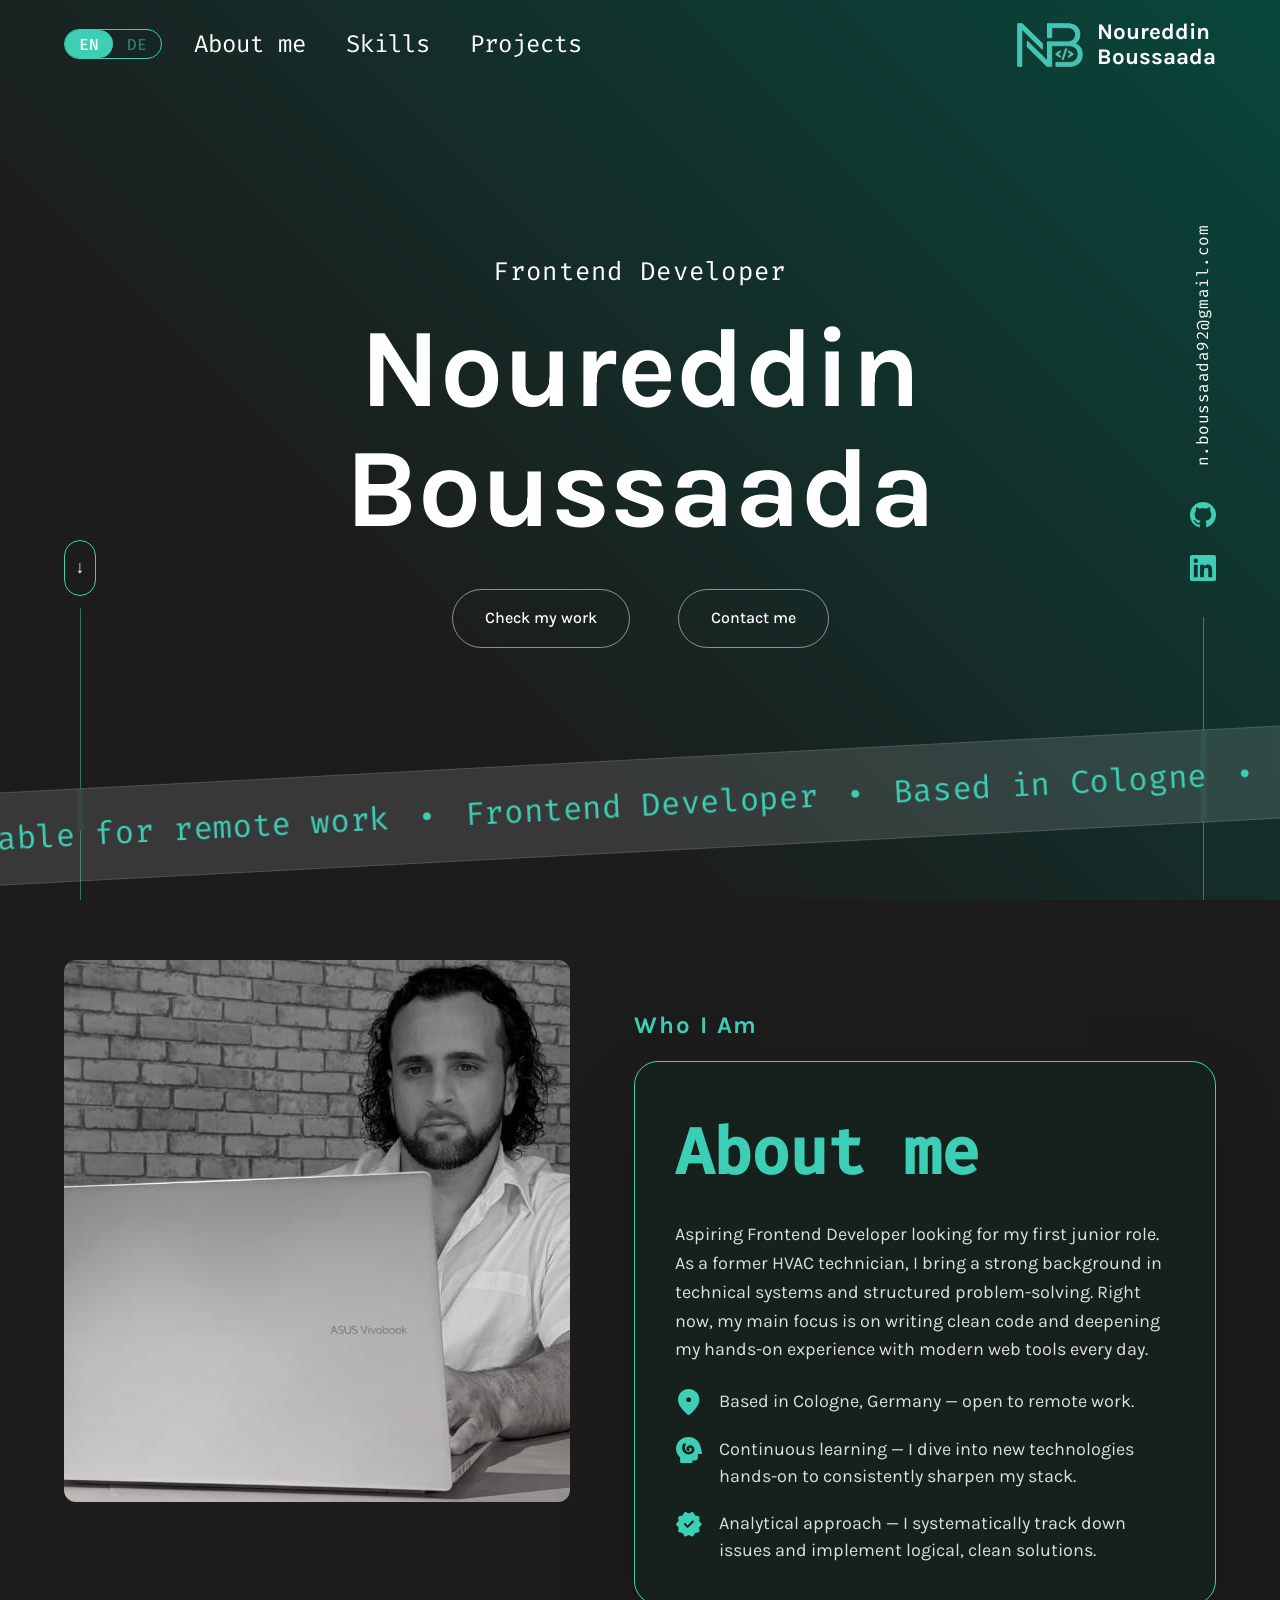
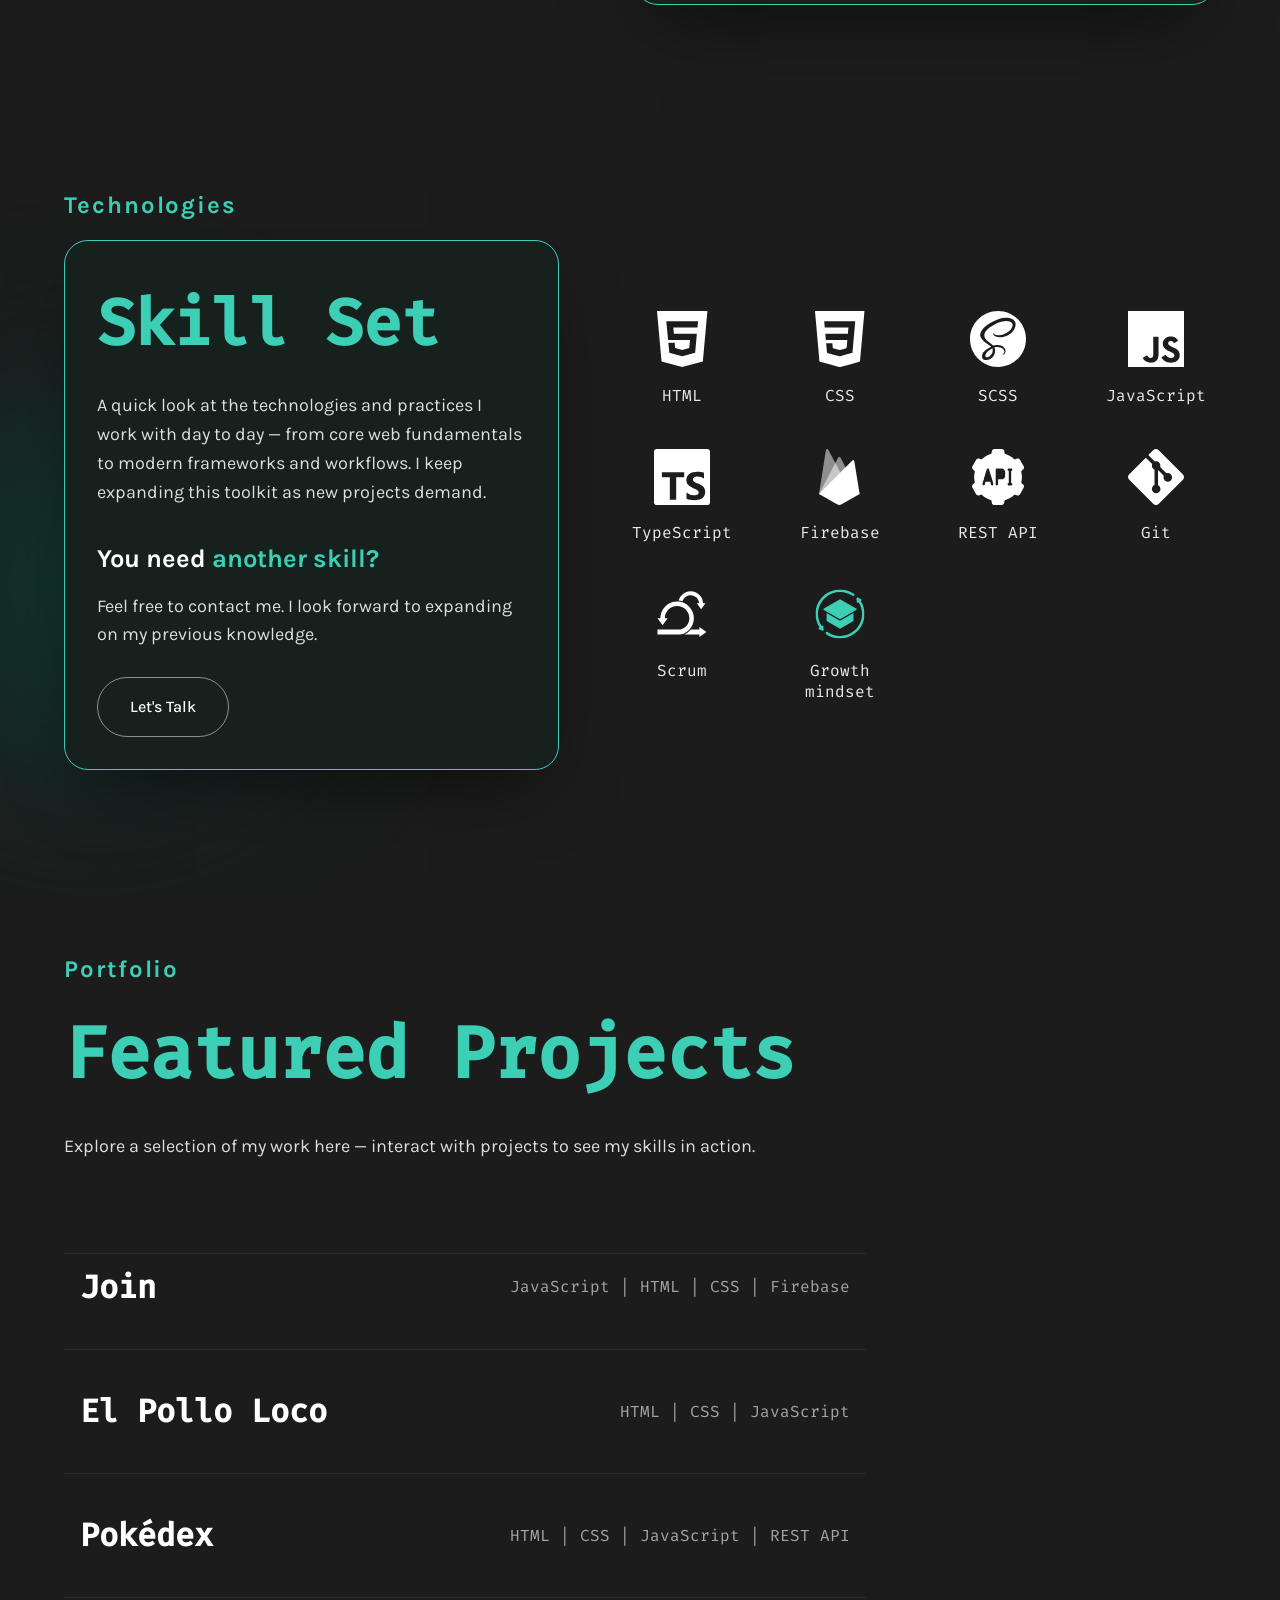
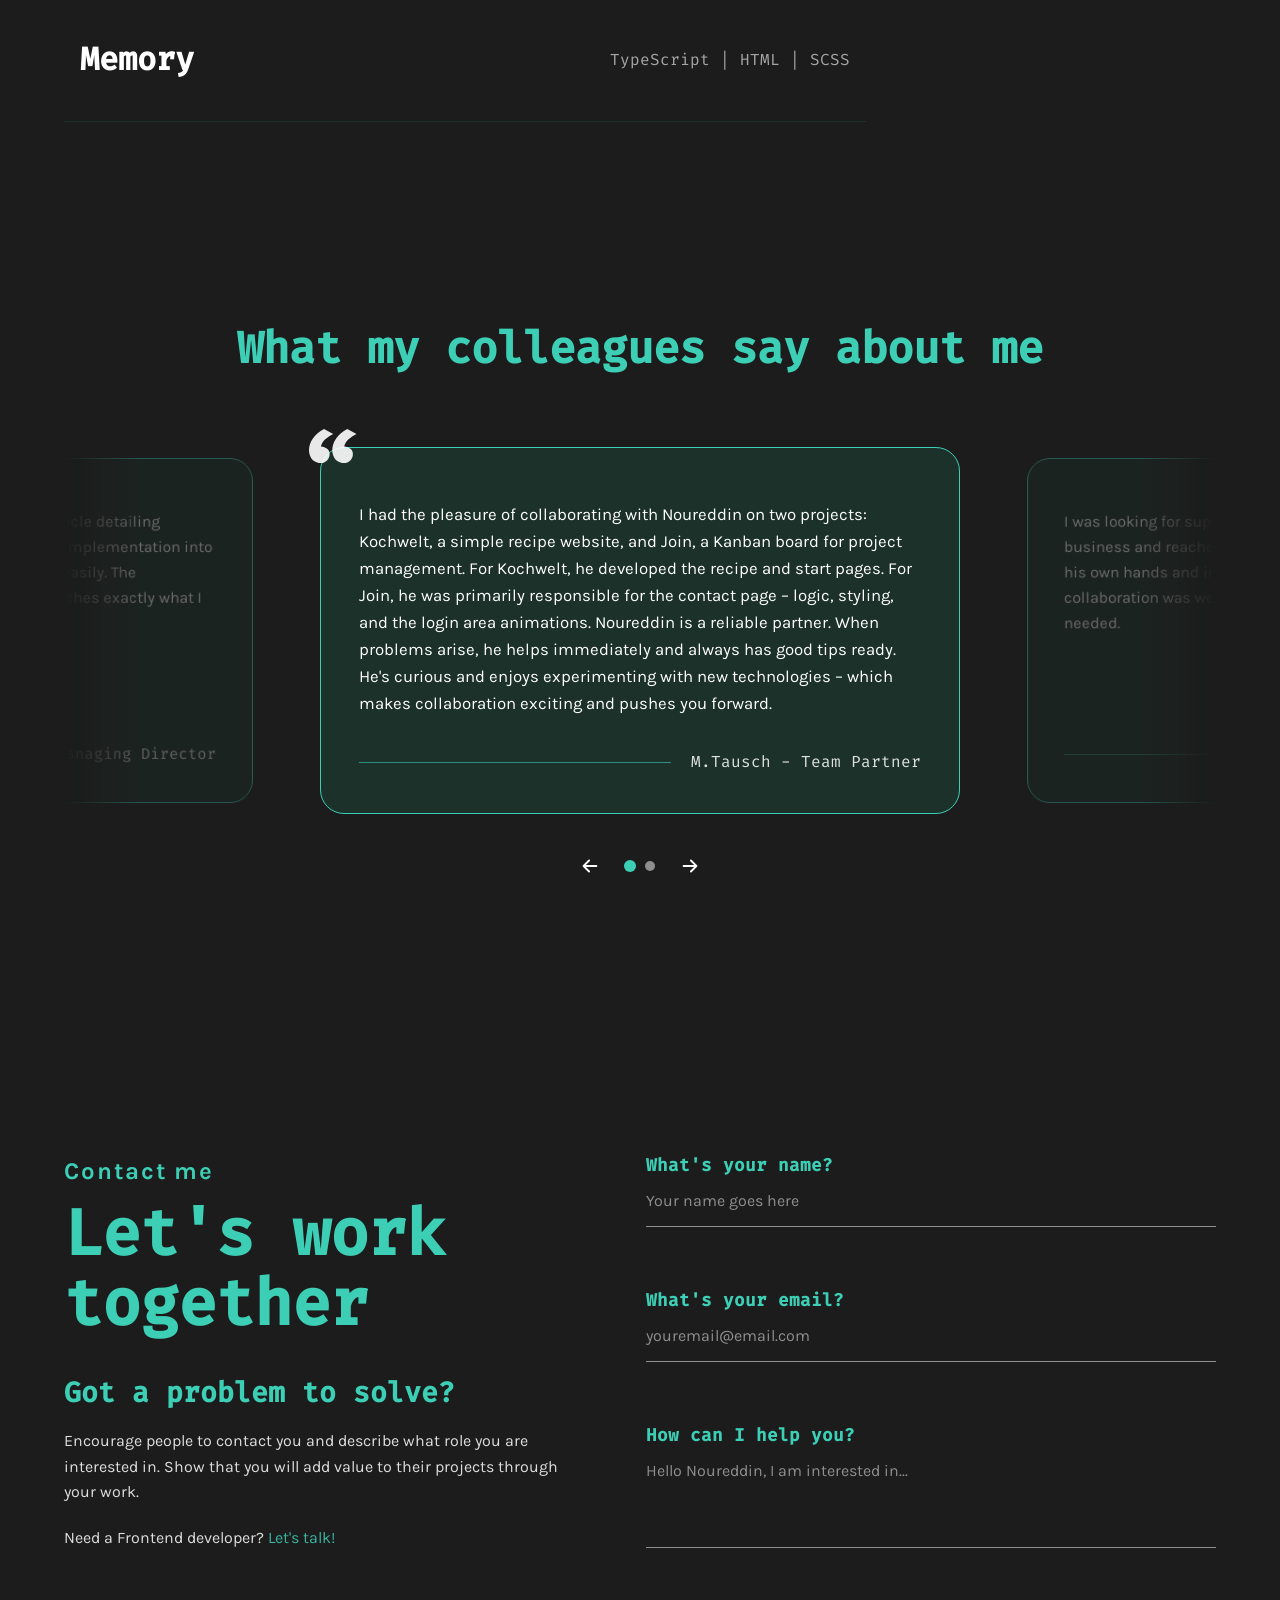
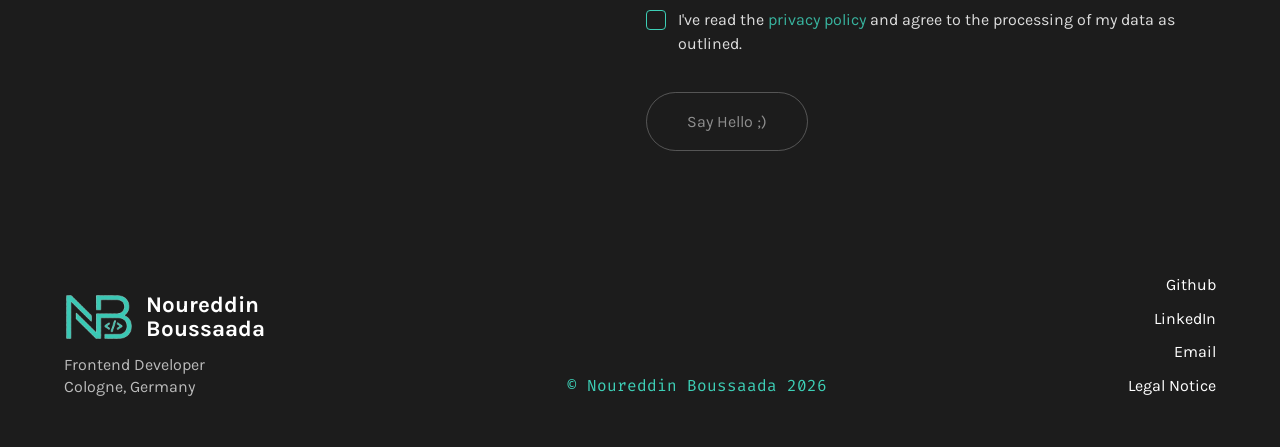
==== commit dba7cd13: "Add SCSS and TypeScript icons, and update project details - Added SCSS icon (scss.svg) to assets/ico" ====
--- a/index.html
+++ b/index.html
@@ -238,9 +238,19 @@
                             <span class="skill__label">CSS</span>
                         </li>
                         <li class="skill">
+                            <span class="skill__icon"><img src="assets/icons/skills/scss.svg" alt="" width="56"
+                                    height="56" loading="lazy" decoding="async"></span>
+                            <span class="skill__label">SCSS</span>
+                        </li>
+                        <li class="skill">
                             <span class="skill__icon"><img src="assets/icons/skills/javascript-icon.svg" alt=""
                                     width="56" height="56" loading="lazy" decoding="async"></span>
                             <span class="skill__label">JavaScript</span>
+                        </li>
+                        <li class="skill">
+                            <span class="skill__icon"><img src="assets/icons/skills/typescript.svg" alt="" width="56"
+                                    height="56" loading="lazy" decoding="async"></span>
+                            <span class="skill__label">TypeScript</span>
                         </li>
                         <li class="skill">
                             <span class="skill__icon"><img src="assets/icons/skills/firebase.svg" alt="" width="42"
@@ -339,6 +349,19 @@
                                 <span class="project__stack">HTML | CSS | JavaScript | REST API</span>
                             </a>
                         </li>
+                        <li class="project">
+                            <a class="project__link" href="#" rel="noopener"
+                                data-preview="assets/images/projects/memory.svg" data-index="04"
+                                data-desc="Two-player memory card game for the browser, built without any UI framework. Flip cards to find matching pairs, switch between two visual themes and pick from three board sizes."
+                                data-desc-de="Memory-Kartenspiel für zwei Spieler im Browser, gebaut ohne UI-Framework. Decke Karten auf, um Paare zu finden, wechsle zwischen zwei Themes und wähle aus drei Spielfeldgrößen."
+                                data-github="https://github.com/NouBou1/memory_ts" data-live="https://memory.n-boussaada.de/">
+                                <span class="project__name">
+                                    Memory
+                                    <span class="project__arrow" aria-hidden="true"></span>
+                                </span>
+                                <span class="project__stack">TypeScript | HTML | SCSS</span>
+                            </a>
+                        </li>
                     </ul>
 
                     <div class="projects__preview">
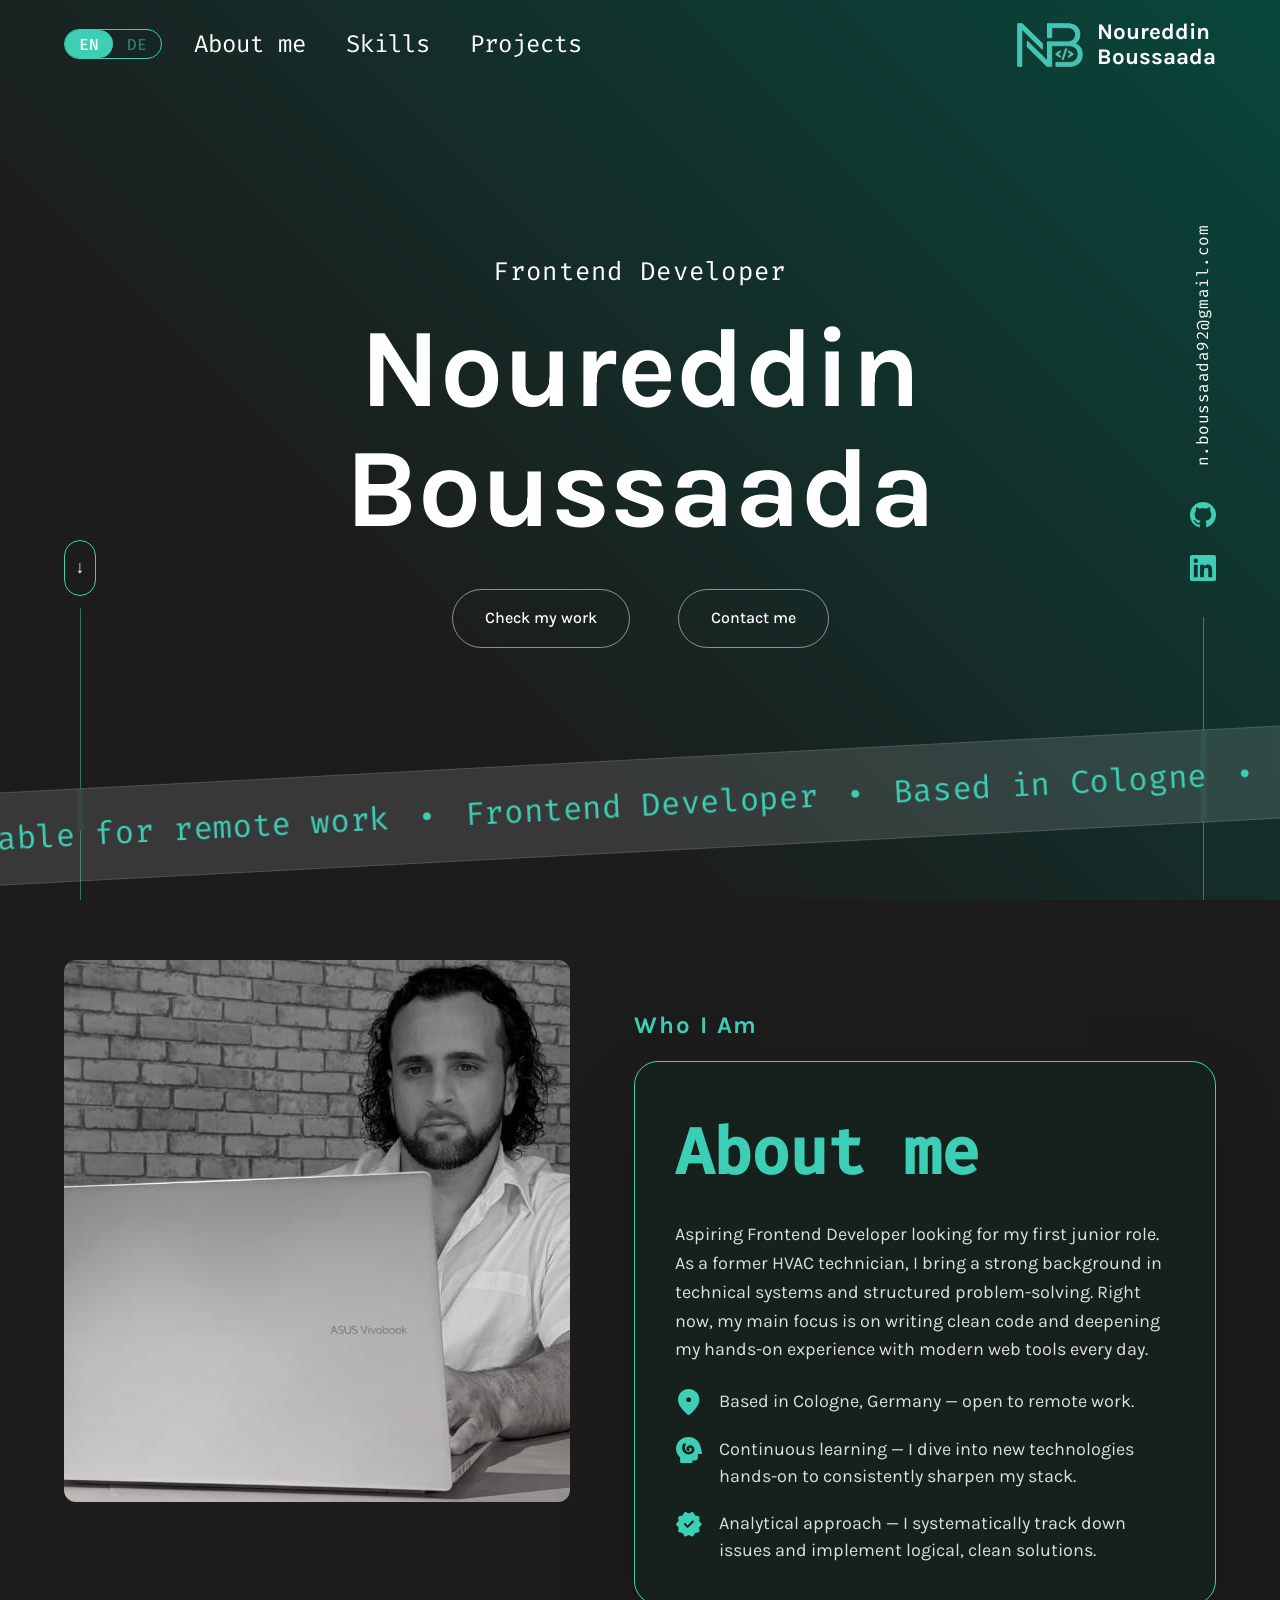
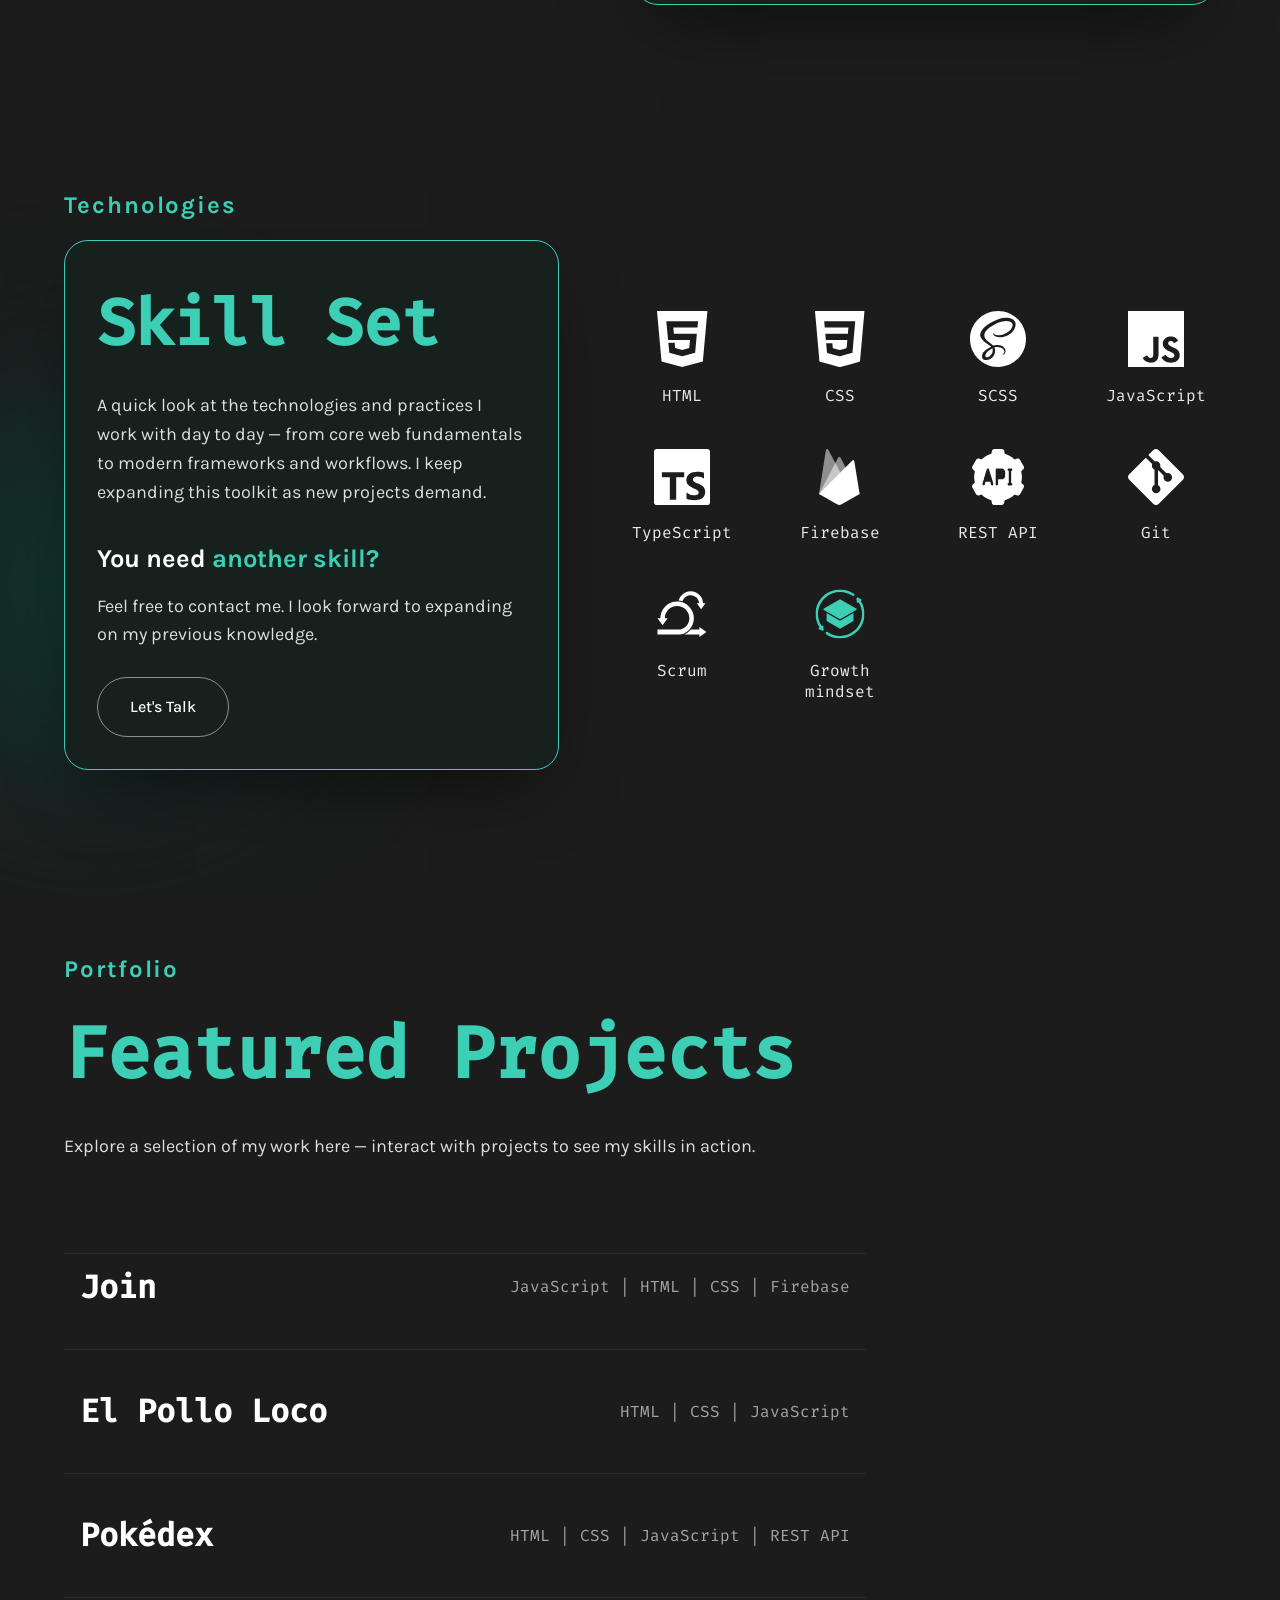
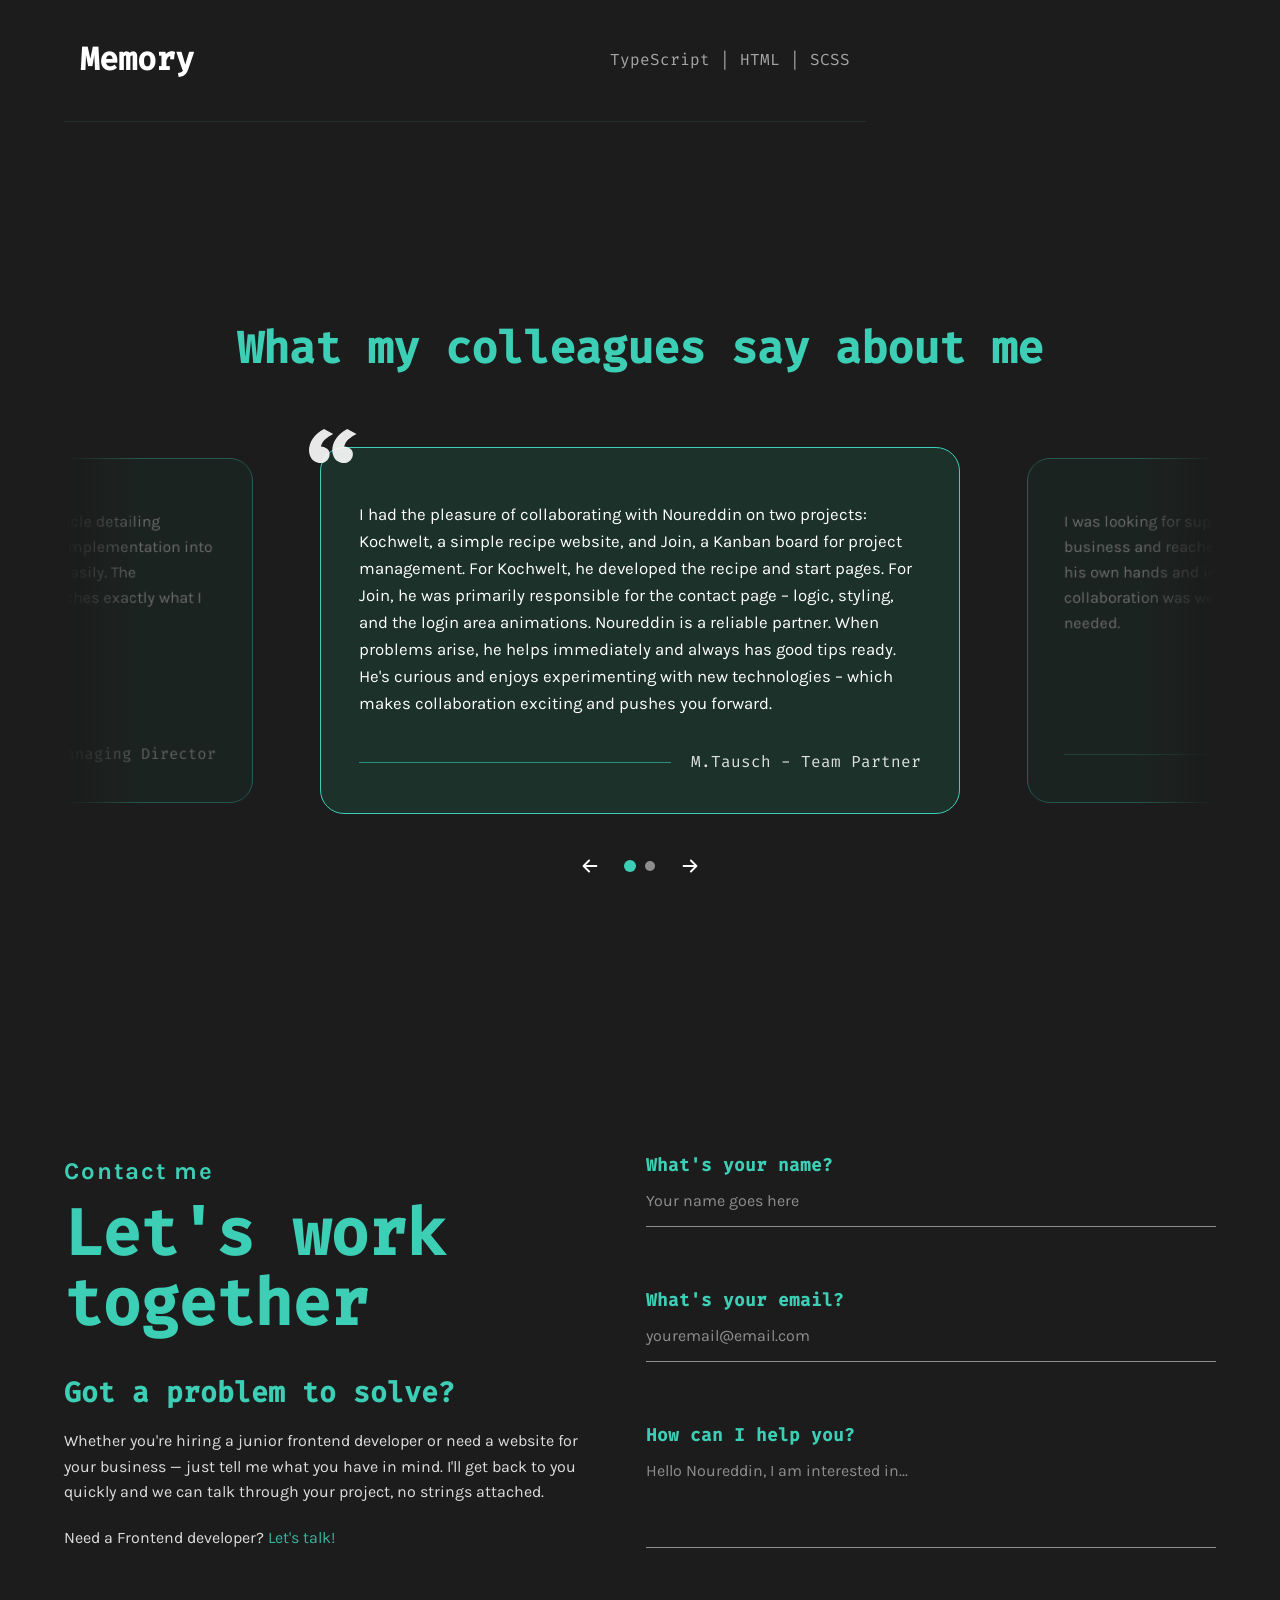
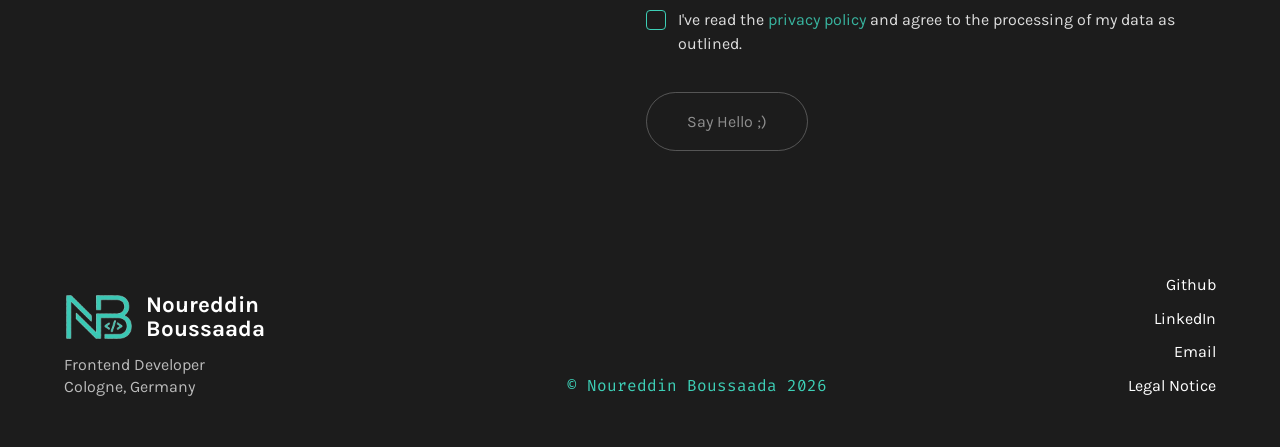
==== commit 8a887f69: "feat: update contact section text for clarity and improve translation consistency" ====
--- a/index.html
+++ b/index.html
@@ -433,8 +433,9 @@
 
                     <h3 class="contact__subtitle" data-i18n="contactSubtitle">Got a problem to solve?</h3>
                     <p class="contact__text" data-i18n="contactText">
-                        Encourage people to contact you and describe what role you are interested in. Show that you will
-                        add value to their projects through your work.
+                        Whether you're hiring a junior frontend developer or need a website for your business — just
+                        tell me what you have in mind. I'll get back to you quickly and we can talk through your
+                        project, no strings attached.
                     </p>
                     <p class="contact__cta" data-i18n-html="contactCta">
                         Need a Frontend developer? <a class="contact__link" href="#contactForm">Let's talk!</a>
@@ -464,8 +465,7 @@
                             data-i18n-placeholder="formMessagePlaceholder"></textarea>
                     </div>
 
-                    <!-- Honeypot. Fuer Menschen unsichtbar und aus dem Tab-Fluss genommen,
-                         fuer Screenreader per aria-hidden ausgeblendet. Nur Bots fuellen es aus. -->
+                    <!-- Honeypot field for bots -->
                     <div class="contact__trap" aria-hidden="true">
                         <label for="contactReference">Reference</label>
                         <input type="text" id="contactReference" name="contact_reference" tabindex="-1"
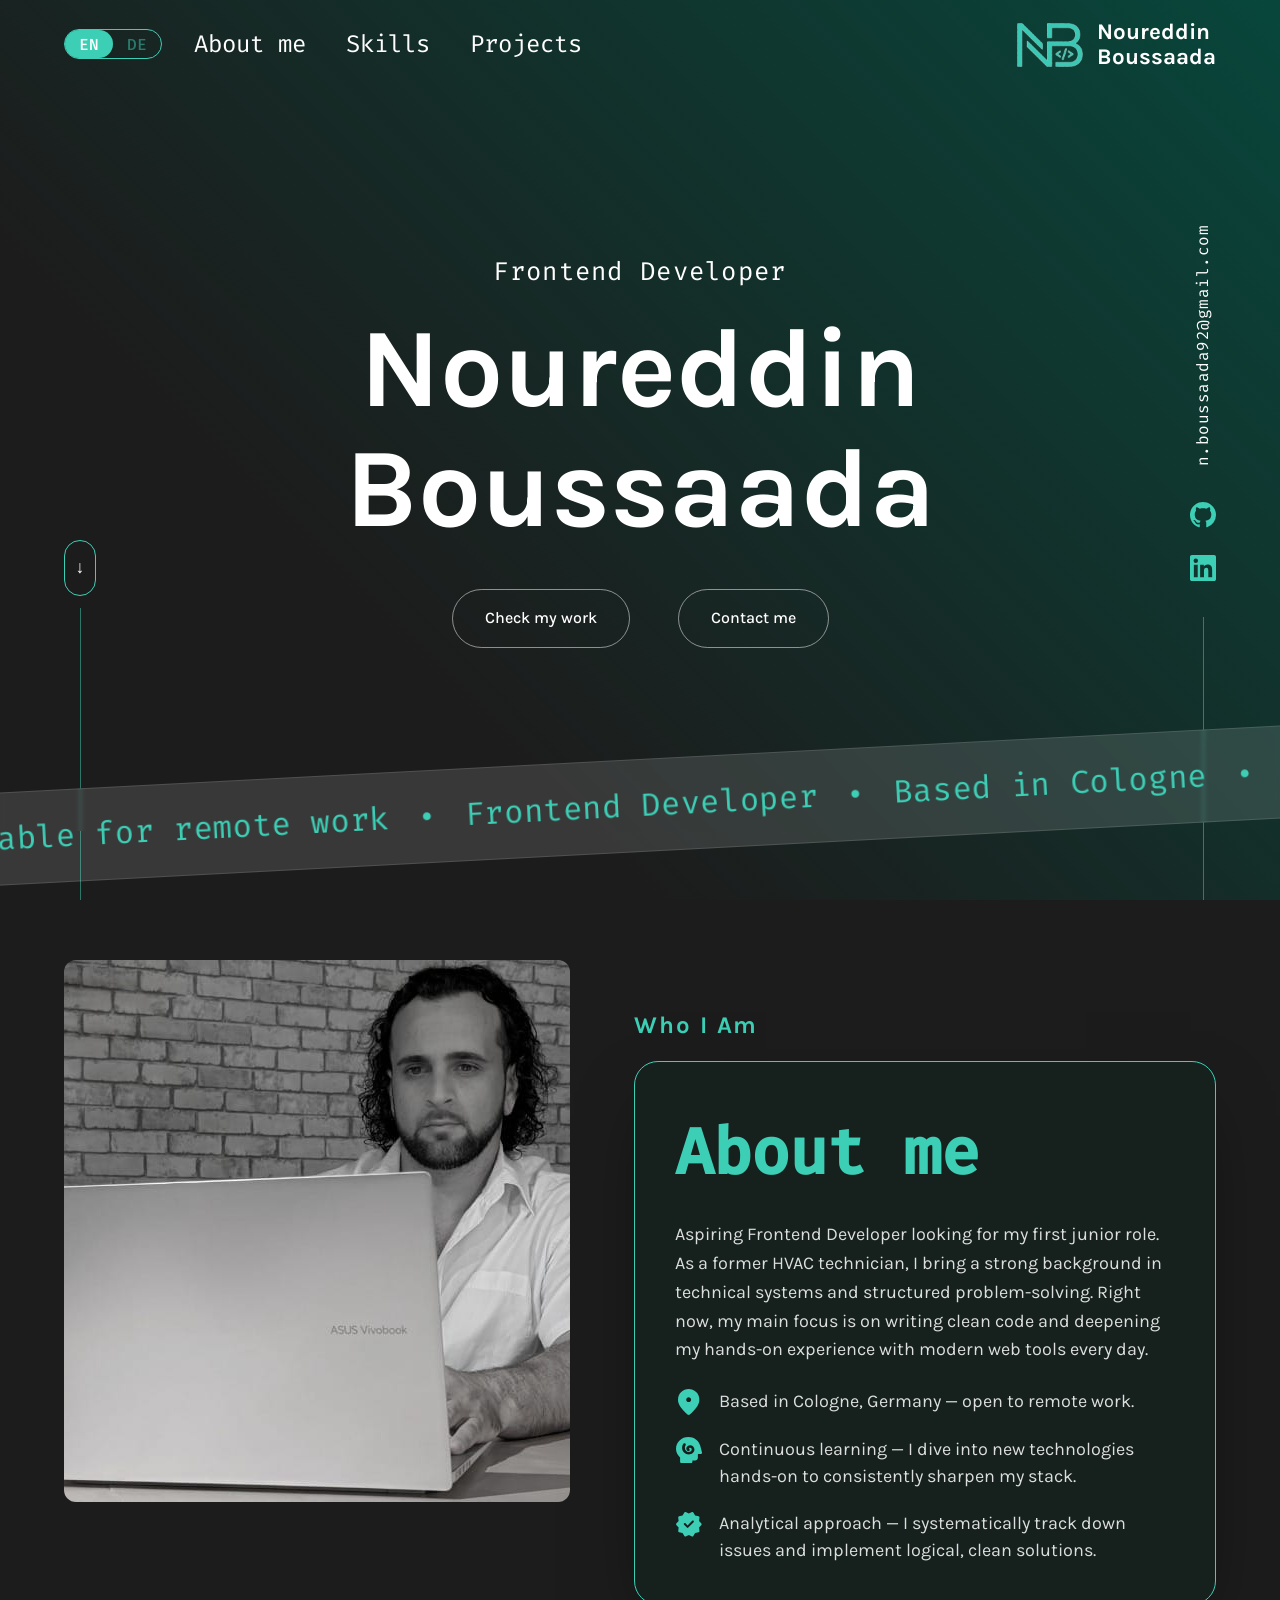
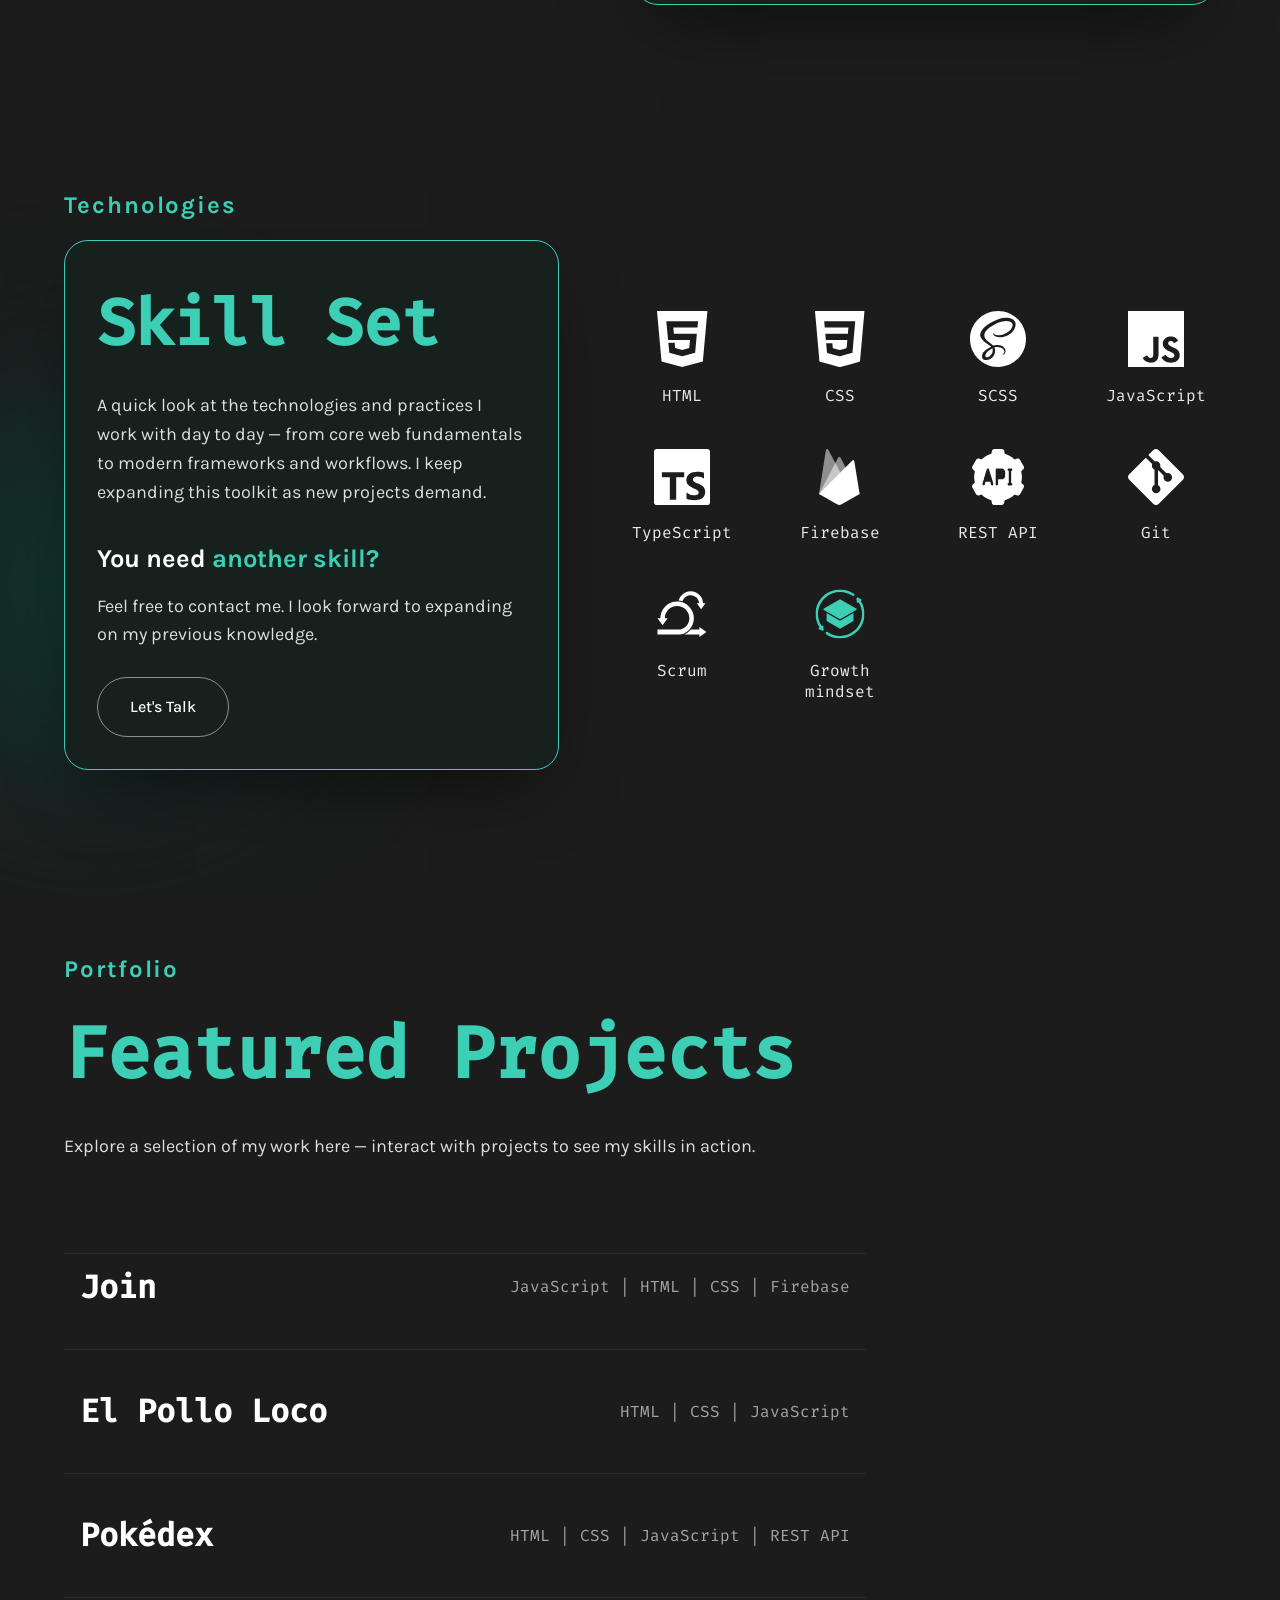
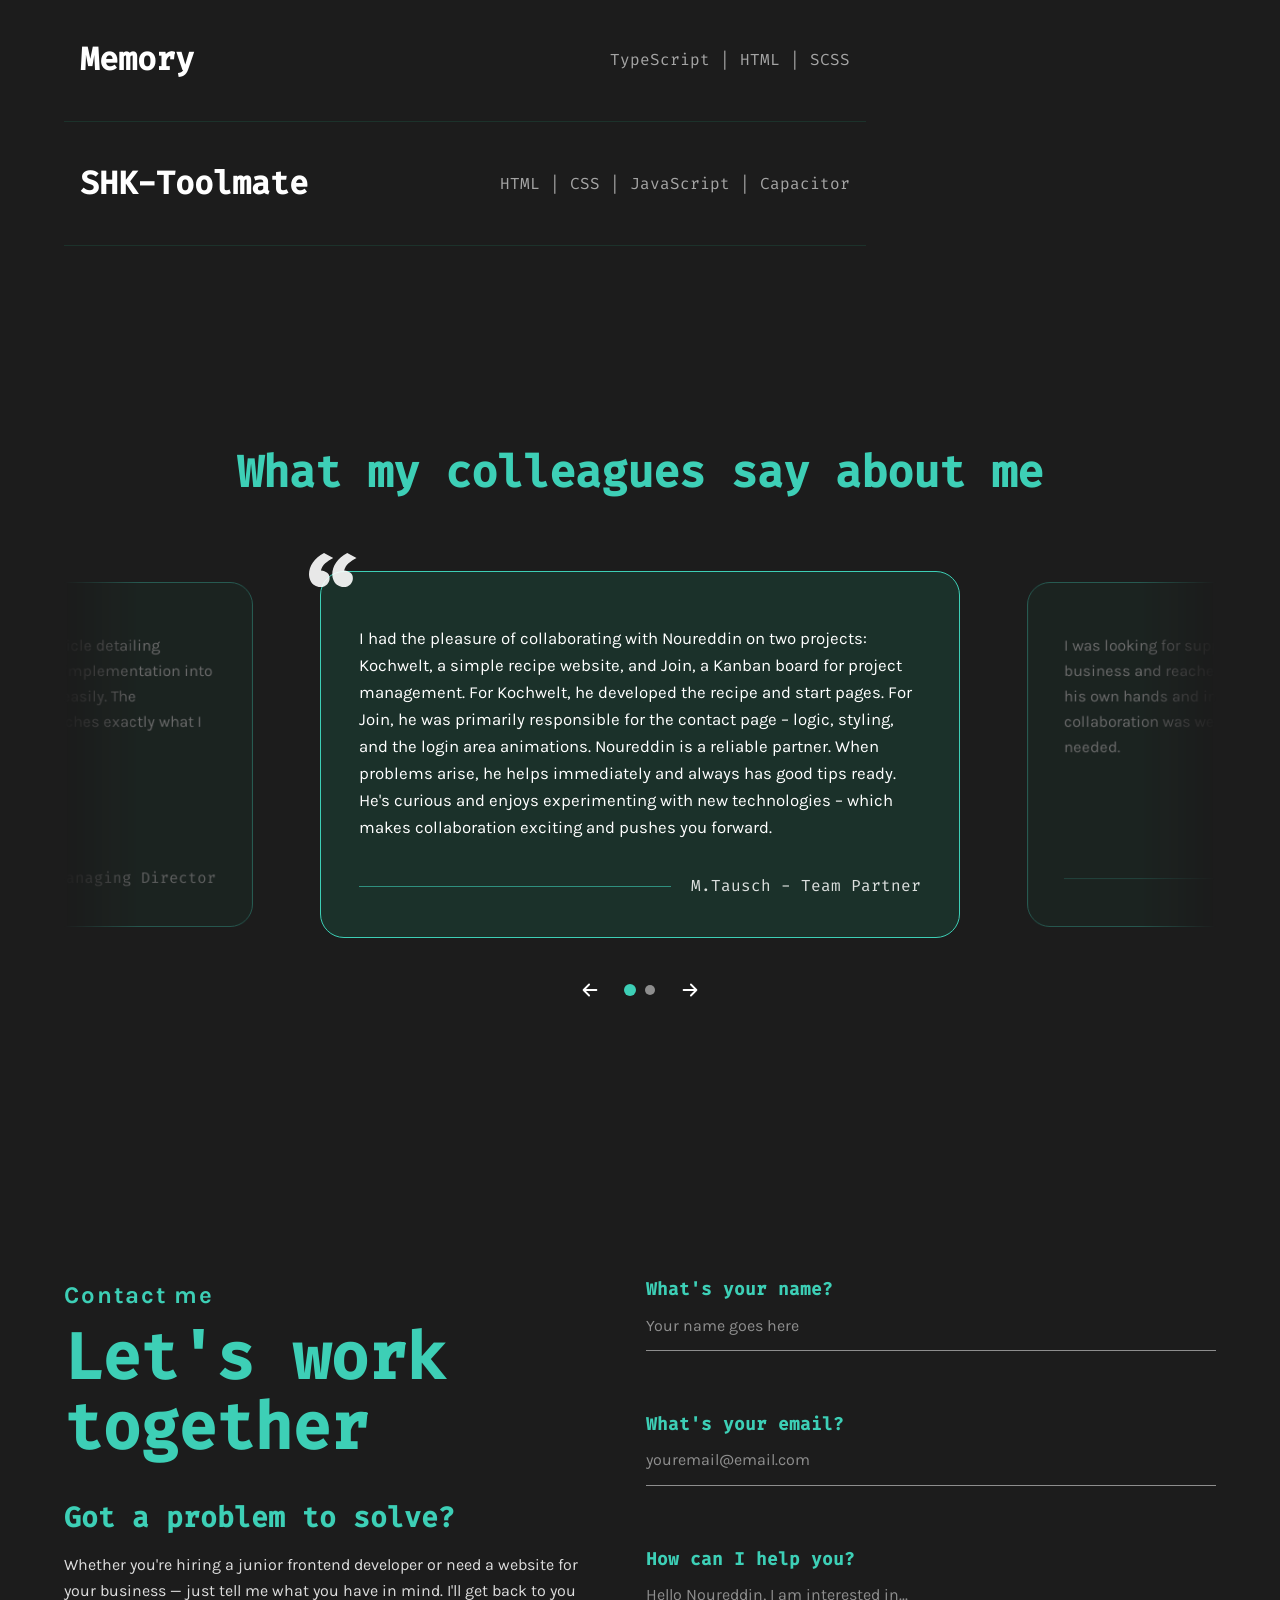
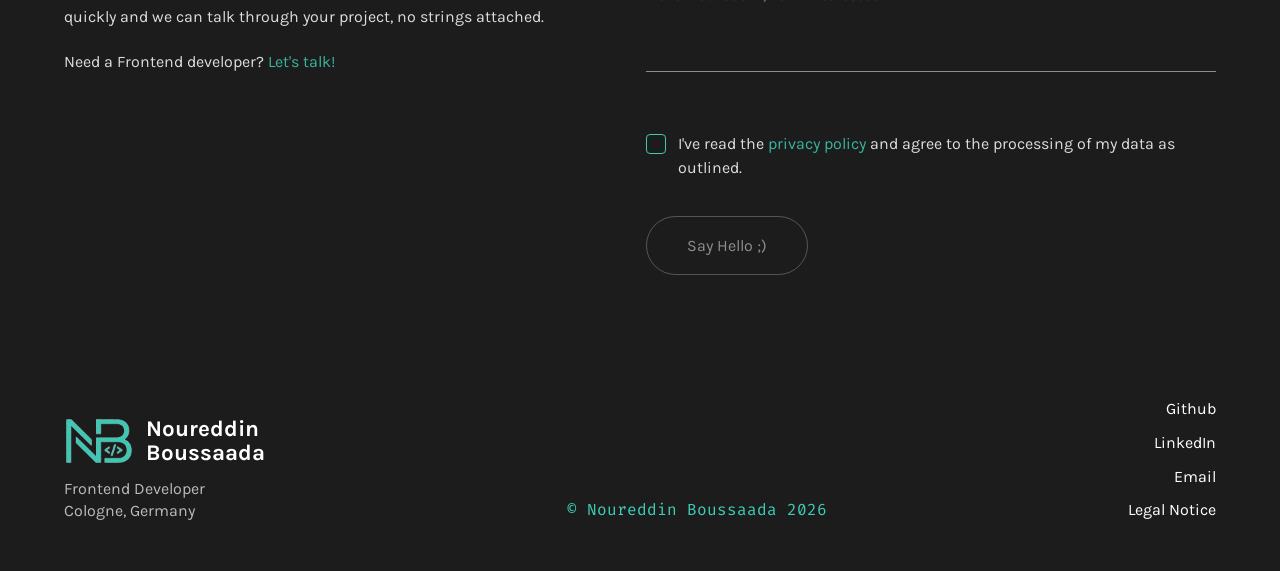
==== commit 39ac5205: "feat: add new project SHK-Toolmate with detailed description and links" ====
--- a/index.html
+++ b/index.html
@@ -362,6 +362,19 @@
                                 <span class="project__stack">TypeScript | HTML | SCSS</span>
                             </a>
                         </li>
+                        <li class="project">
+                            <a class="project__link" href="#" rel="noopener"
+                                data-preview="assets/images/projects/shk-mate.svg" data-index="05"
+                                data-desc="Field app for heating, plumbing and air conditioning tradespeople. Run job-site calculations, manage projects and material lists, capture photos and signatures, and export reports as PDF — offline capable and packaged as an Android app with Capacitor."
+                                data-desc-de="Praxis-App für das SHK-Handwerk. Berechnungen für die Baustelle, Projekt- und Materialverwaltung, Foto- und Unterschriftenerfassung sowie PDF-Berichte — offlinefähig und mit Capacitor als Android-App ausgeliefert."
+                                data-github="https://github.com/NouBou1/SHK_Toolmate" data-live="https://shk-mate.n-boussaada.de">
+                                <span class="project__name">
+                                    SHK-Toolmate
+                                    <span class="project__arrow" aria-hidden="true"></span>
+                                </span>
+                                <span class="project__stack">HTML | CSS | JavaScript | Capacitor</span>
+                            </a>
+                        </li>
                     </ul>
 
                     <div class="projects__preview">
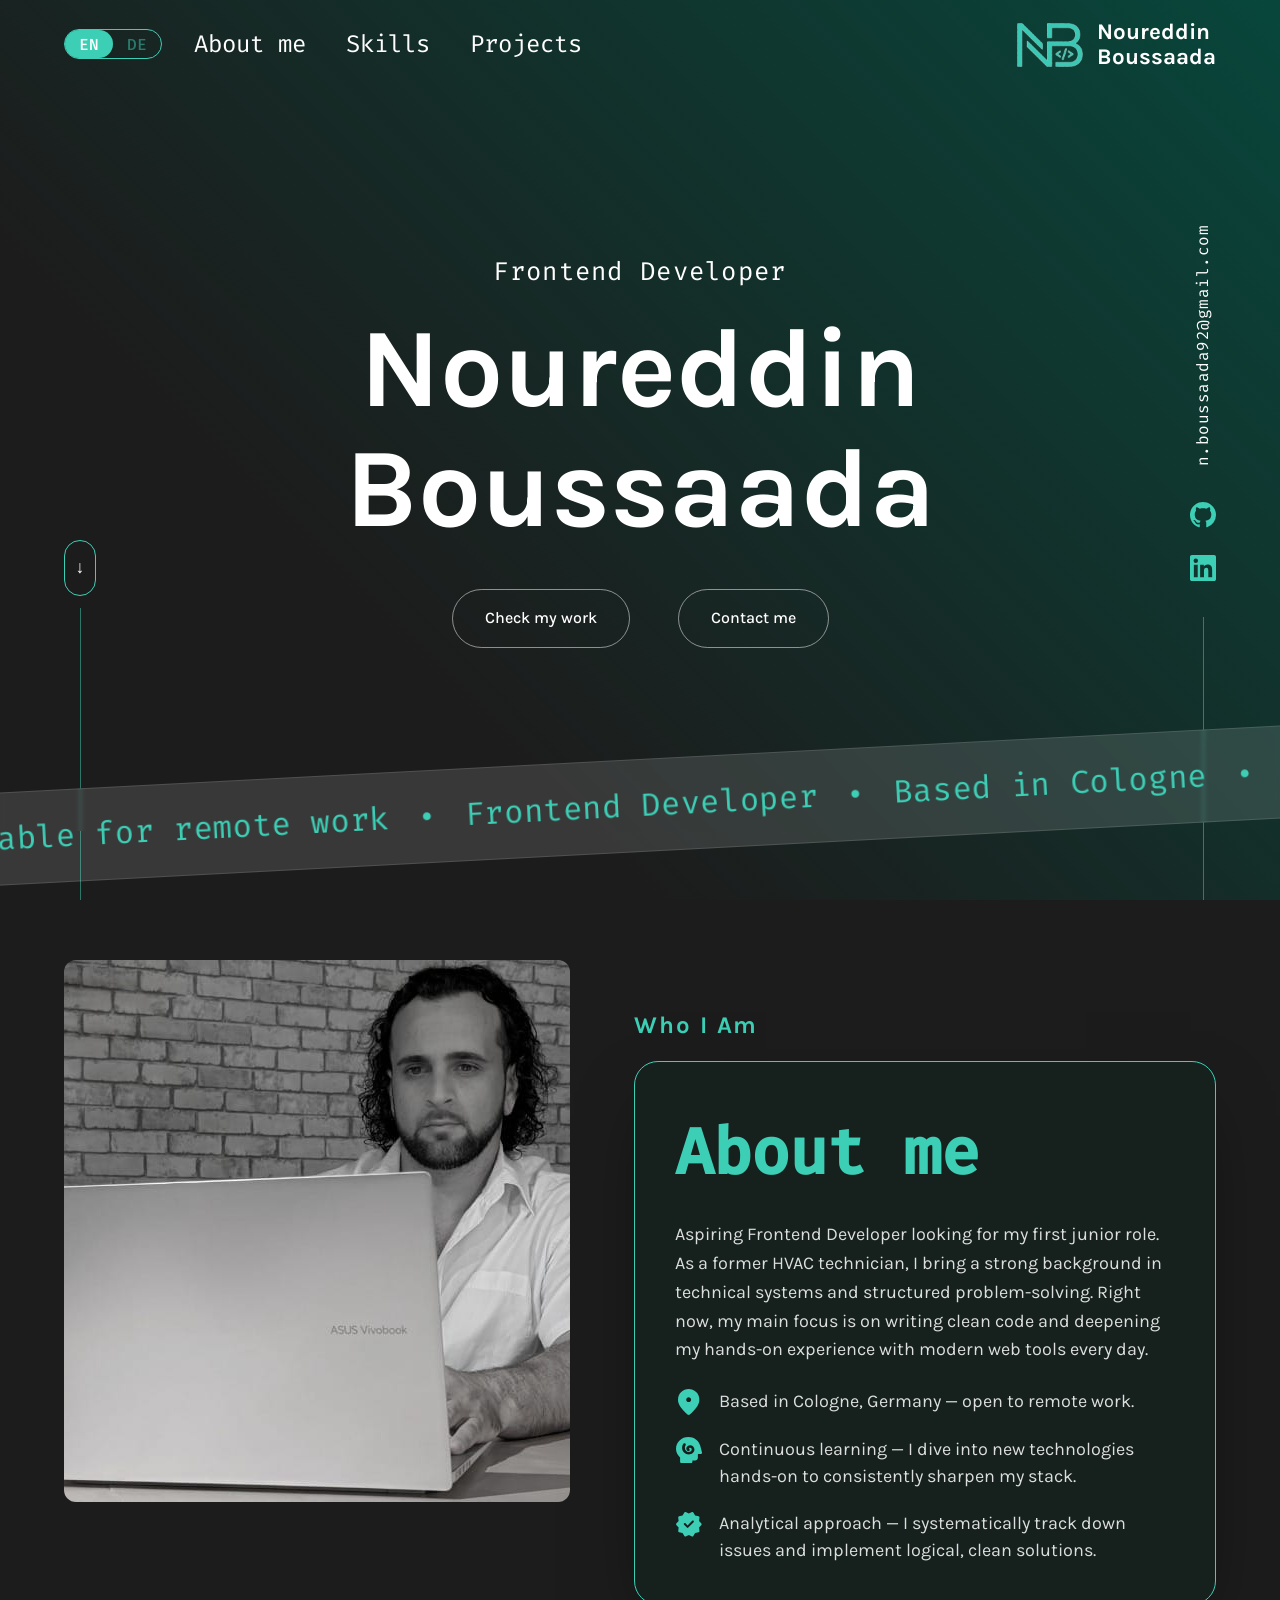
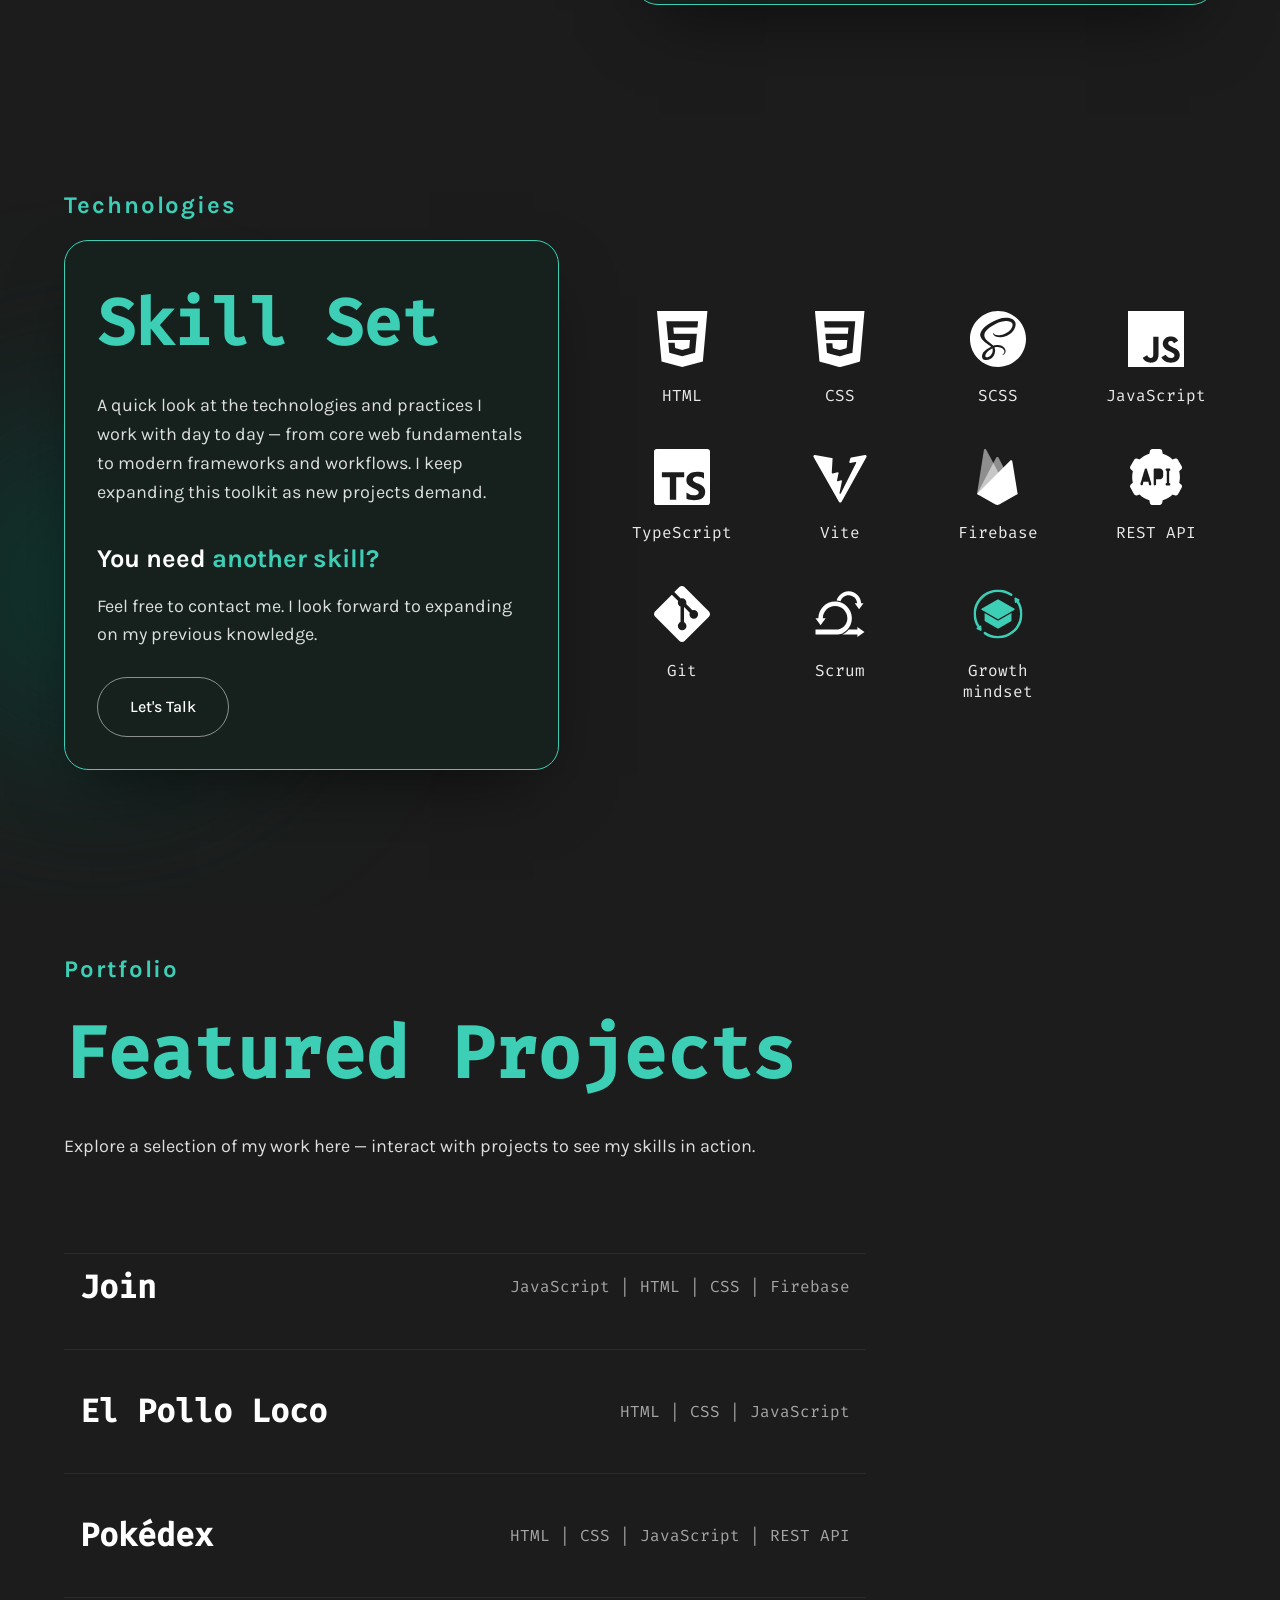
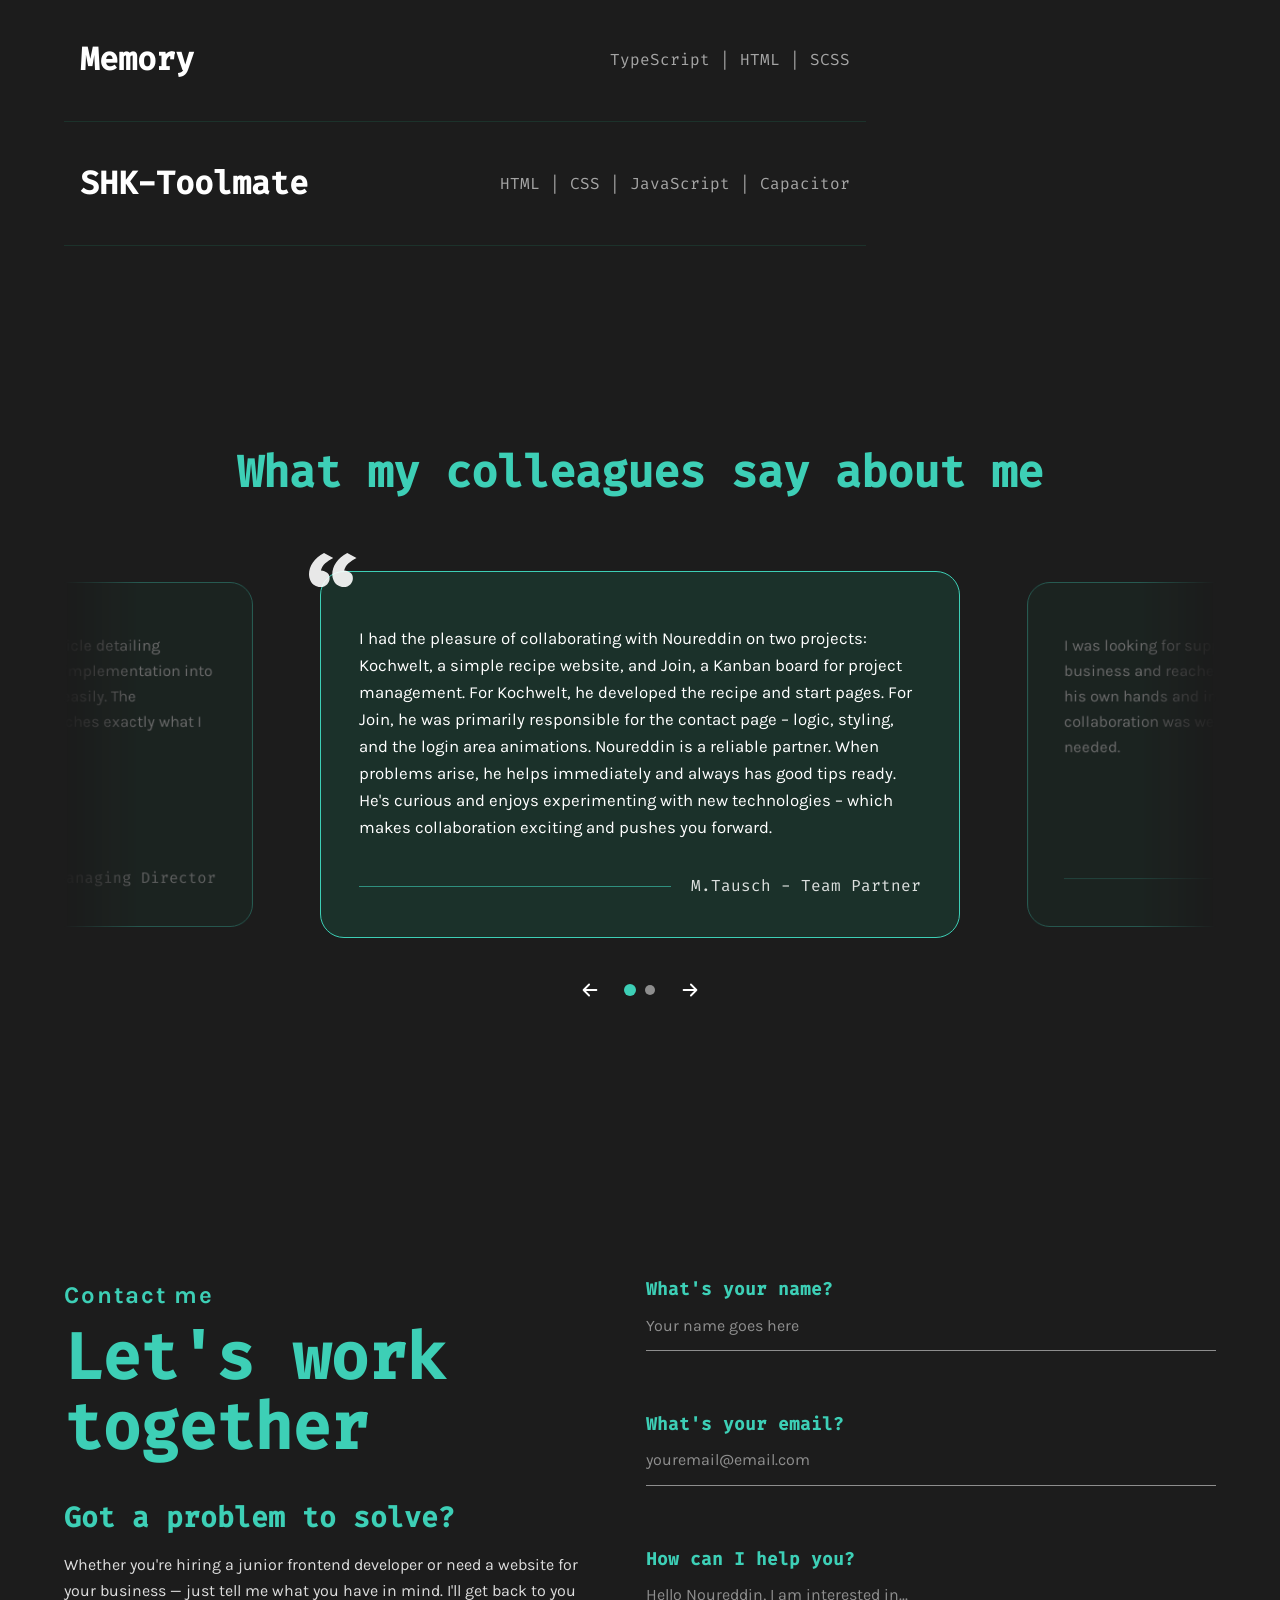
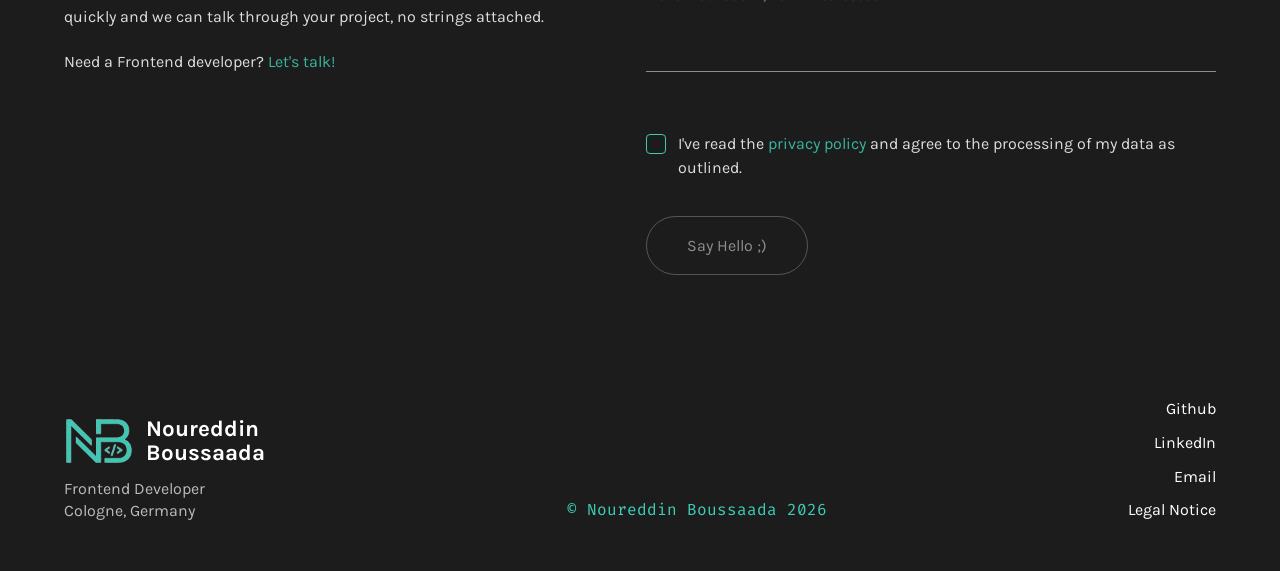
==== commit e1bf9534: "feat: add Vite and Supabase skills to the skills section" ====
--- a/index.html
+++ b/index.html
@@ -253,6 +253,11 @@
                             <span class="skill__label">TypeScript</span>
                         </li>
                         <li class="skill">
+                            <span class="skill__icon"><img src="assets/icons/skills/vite.svg" alt="" width="56"
+                                    height="55" loading="lazy" decoding="async"></span>
+                            <span class="skill__label">Vite</span>
+                        </li>
+                        <li class="skill">
                             <span class="skill__icon"><img src="assets/icons/skills/firebase.svg" alt="" width="42"
                                     height="56" loading="lazy" decoding="async"></span>
                             <span class="skill__label">Firebase</span>
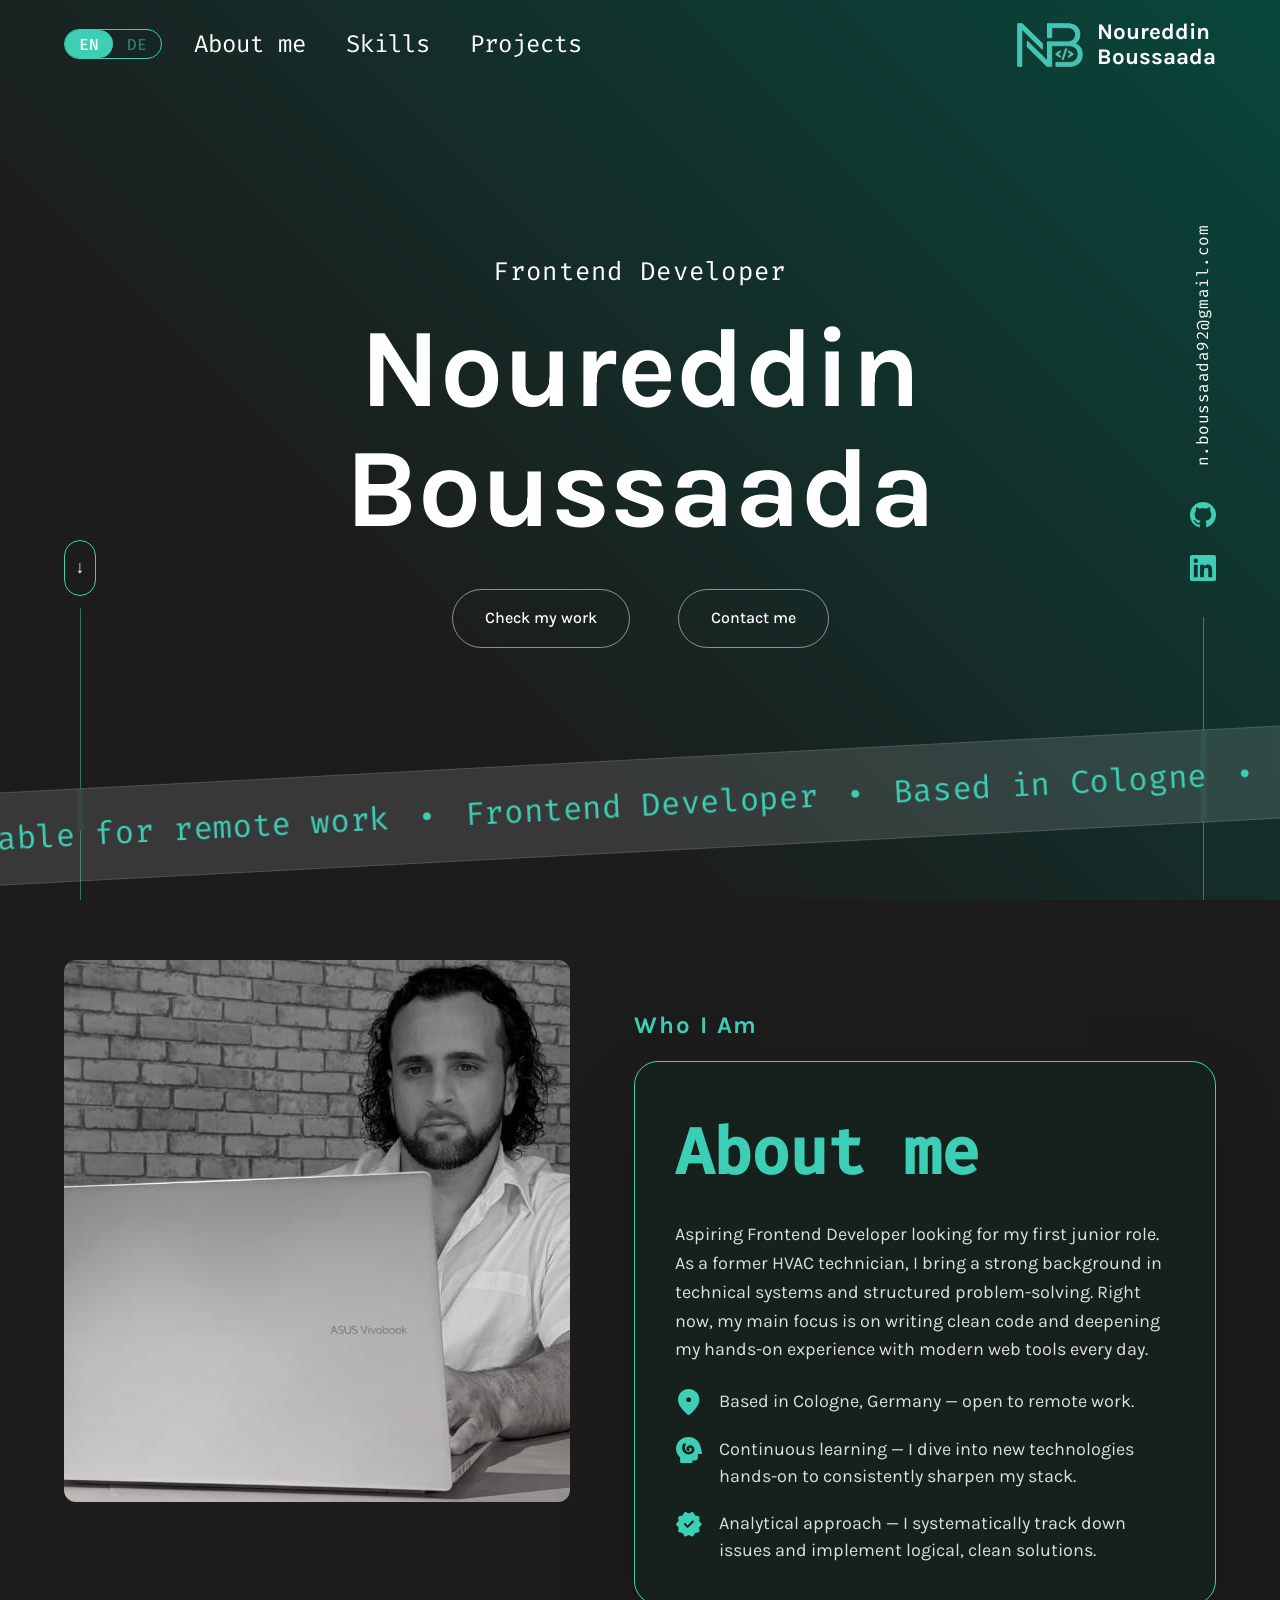
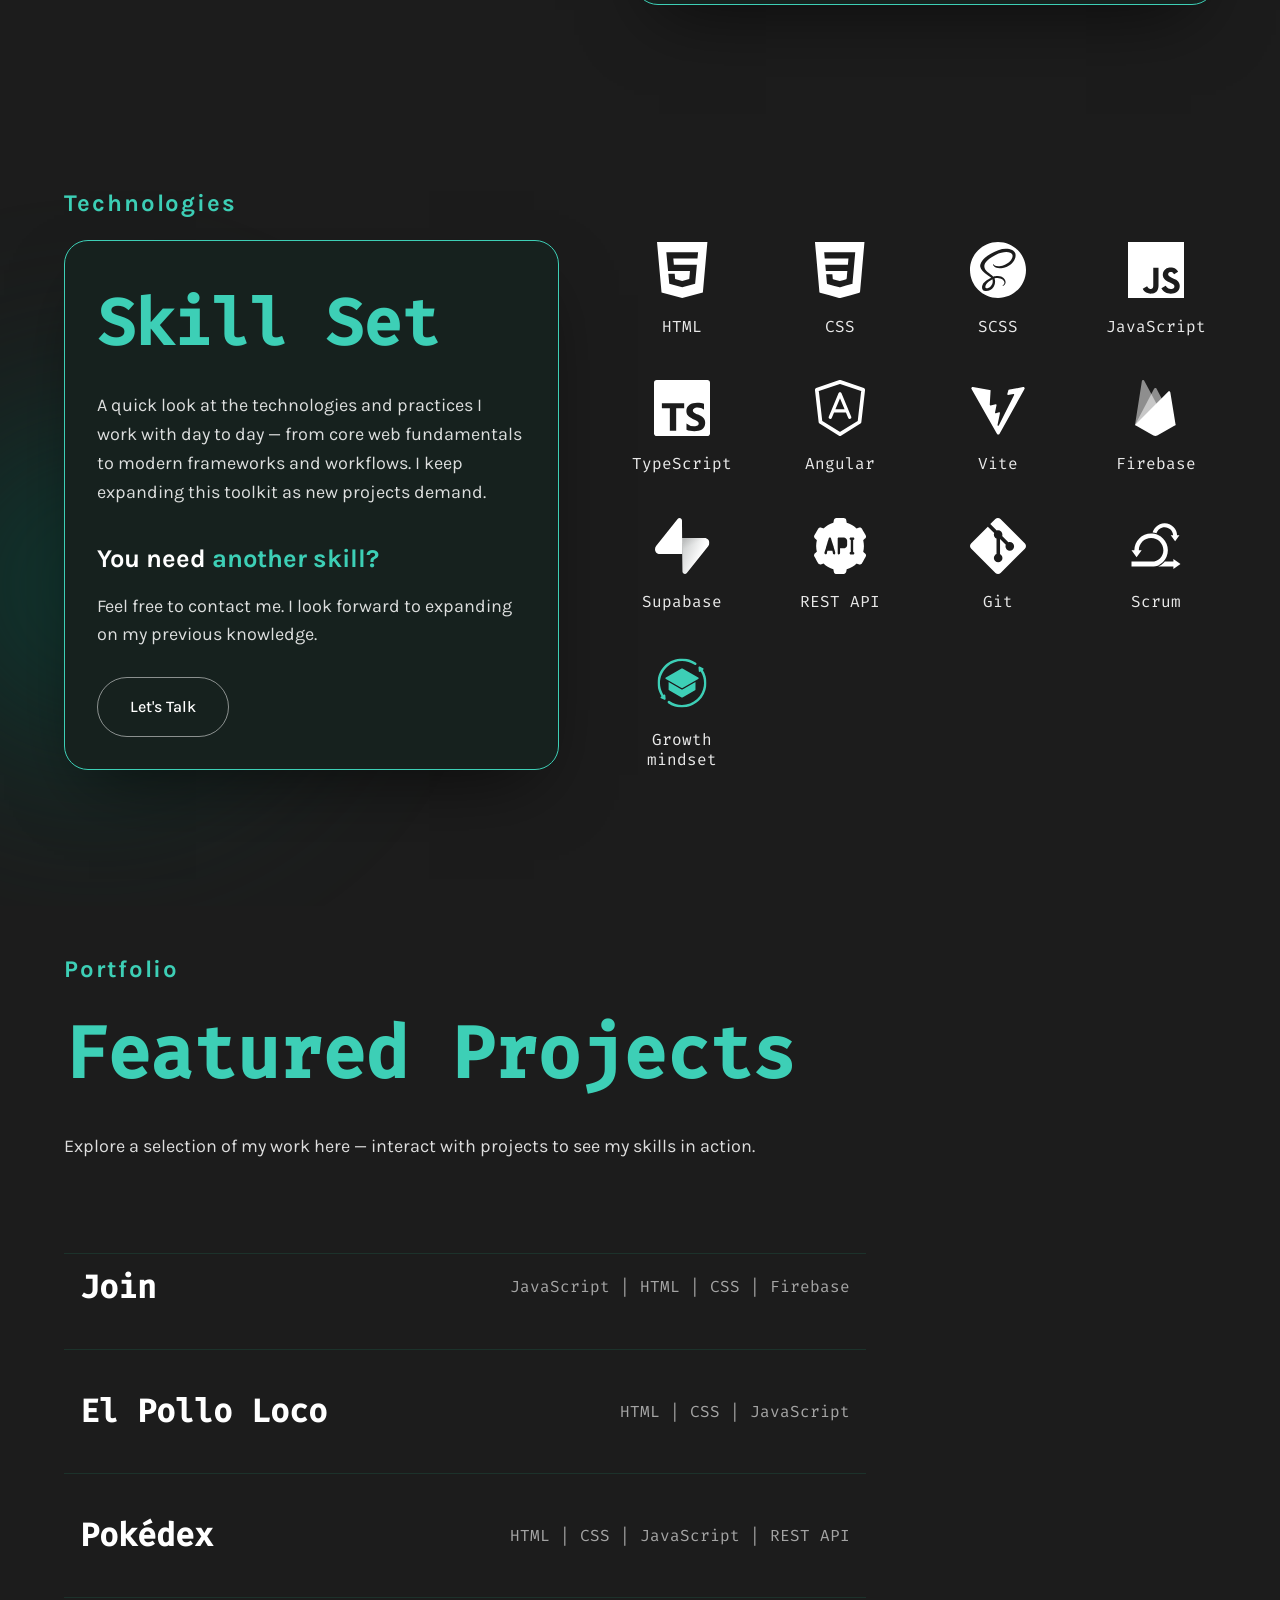
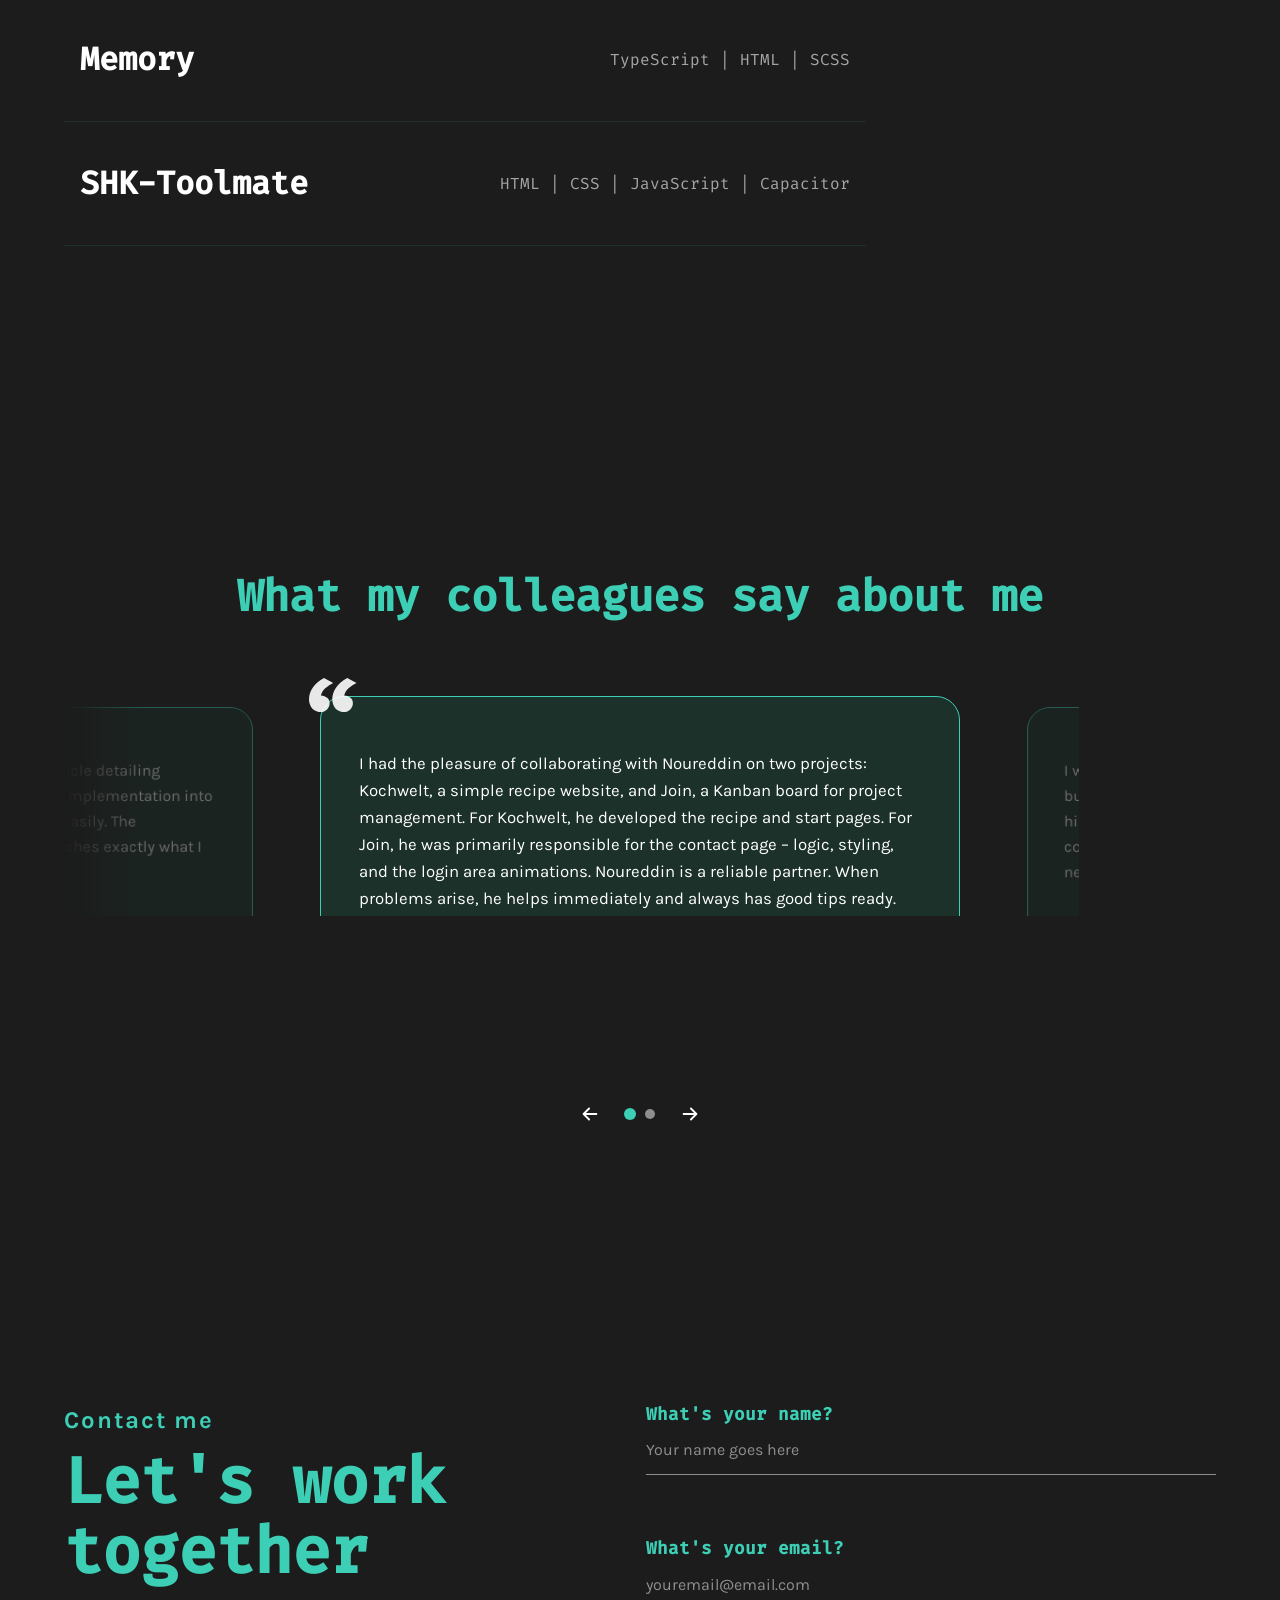
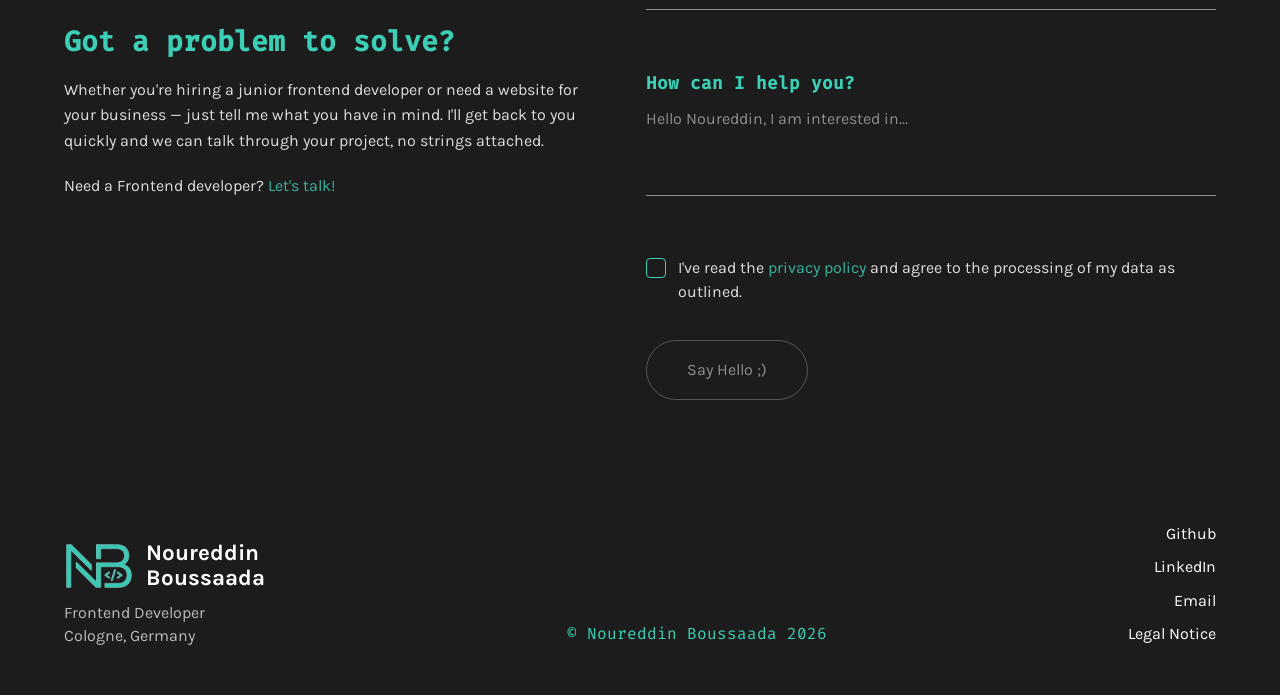
==== commit 22e33c5f: "Refactor code structure for improved readability and maintainability" ====
--- a/index.html
+++ b/index.html
@@ -253,6 +253,11 @@
                             <span class="skill__label">TypeScript</span>
                         </li>
                         <li class="skill">
+                            <span class="skill__icon"><img src="assets/icons/skills/angular.svg" alt="" width="52"
+                                    height="56" loading="lazy" decoding="async"></span>
+                            <span class="skill__label">Angular</span>
+                        </li>
+                        <li class="skill">
                             <span class="skill__icon"><img src="assets/icons/skills/vite.svg" alt="" width="56"
                                     height="55" loading="lazy" decoding="async"></span>
                             <span class="skill__label">Vite</span>
@@ -261,6 +266,11 @@
                             <span class="skill__icon"><img src="assets/icons/skills/firebase.svg" alt="" width="42"
                                     height="56" loading="lazy" decoding="async"></span>
                             <span class="skill__label">Firebase</span>
+                        </li>
+                        <li class="skill">
+                            <span class="skill__icon"><img src="assets/icons/skills/supabase.svg" alt="" width="55"
+                                    height="56" loading="lazy" decoding="async"></span>
+                            <span class="skill__label">Supabase</span>
                         </li>
                         <li class="skill">
                             <span class="skill__icon"><img src="assets/icons/skills/rest-api.svg" alt="" width="53"
@@ -380,6 +390,19 @@
                                 <span class="project__stack">HTML | CSS | JavaScript | Capacitor</span>
                             </a>
                         </li>
+                        <li class="project">
+                            <a class="project__link" href="#" rel="noopener"
+                                data-preview="assets/images/projects/pollapp.png" data-index="06"
+                                data-desc="Survey app for creating, sharing and evaluating polls. Set up surveys with categories, end dates and single or multiple choice questions, vote once per browser and follow the results live as they update."
+                                data-desc-de="Umfrage-App zum Erstellen, Teilen und Auswerten von Umfragen. Lege Umfragen mit Kategorien, Enddatum sowie Single- oder Multiple-Choice-Fragen an, stimme einmal pro Browser ab und verfolge die Ergebnisse live."
+                                data-github="https://github.com/NouBou1/pollApp" data-live="https://poll-app.n-boussaada.de">
+                                <span class="project__name">
+                                    PollApp
+                                    <span class="project__arrow" aria-hidden="true"></span>
+                                </span>
+                                <span class="project__stack">Angular | TypeScript | SCSS | Supabase</span>
+                            </a>
+                        </li>
                     </ul>
 
                     <div class="projects__preview">
--- a/css/projects.css
+++ b/css/projects.css
@@ -301,6 +301,10 @@
     margin-top: auto;
 }
 
+.project-modal__btn[hidden] {
+    display: none;
+}
+
 .project-modal__btn {
     display: inline-flex;
     align-items: center;
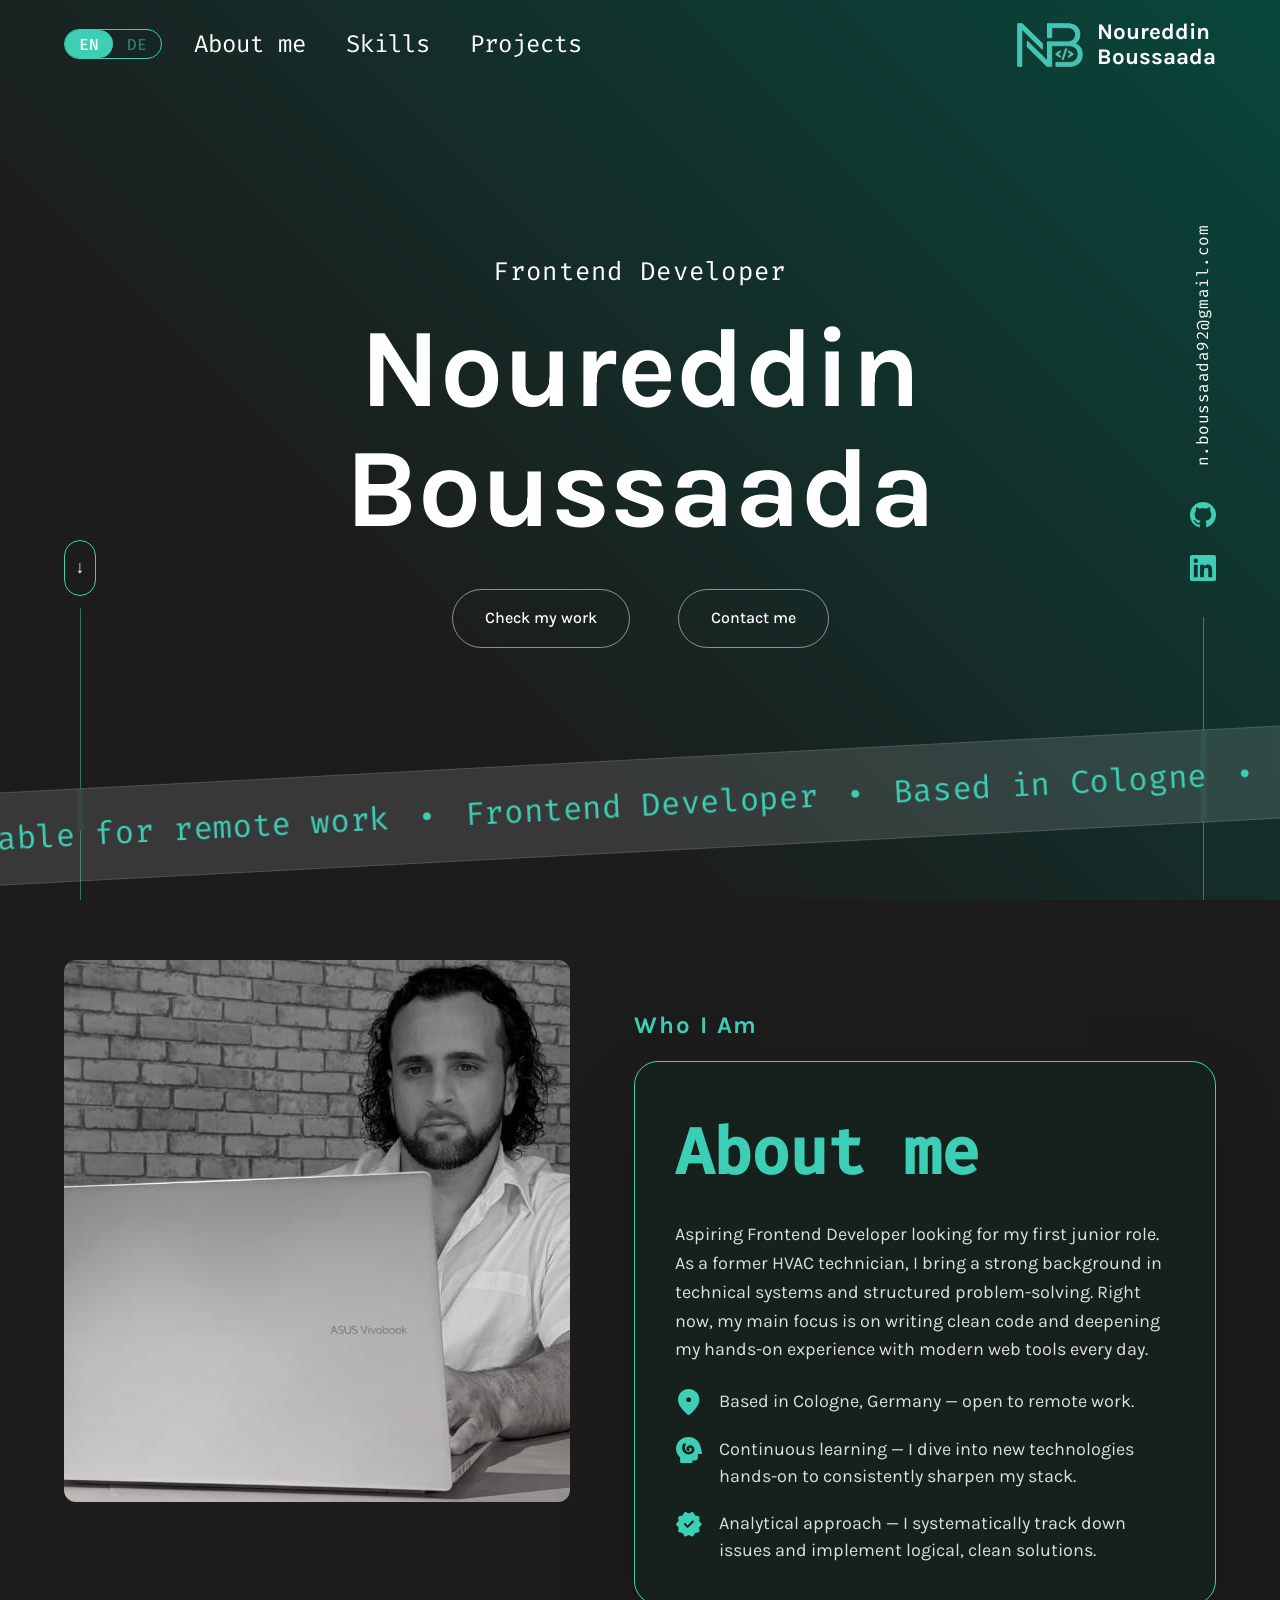
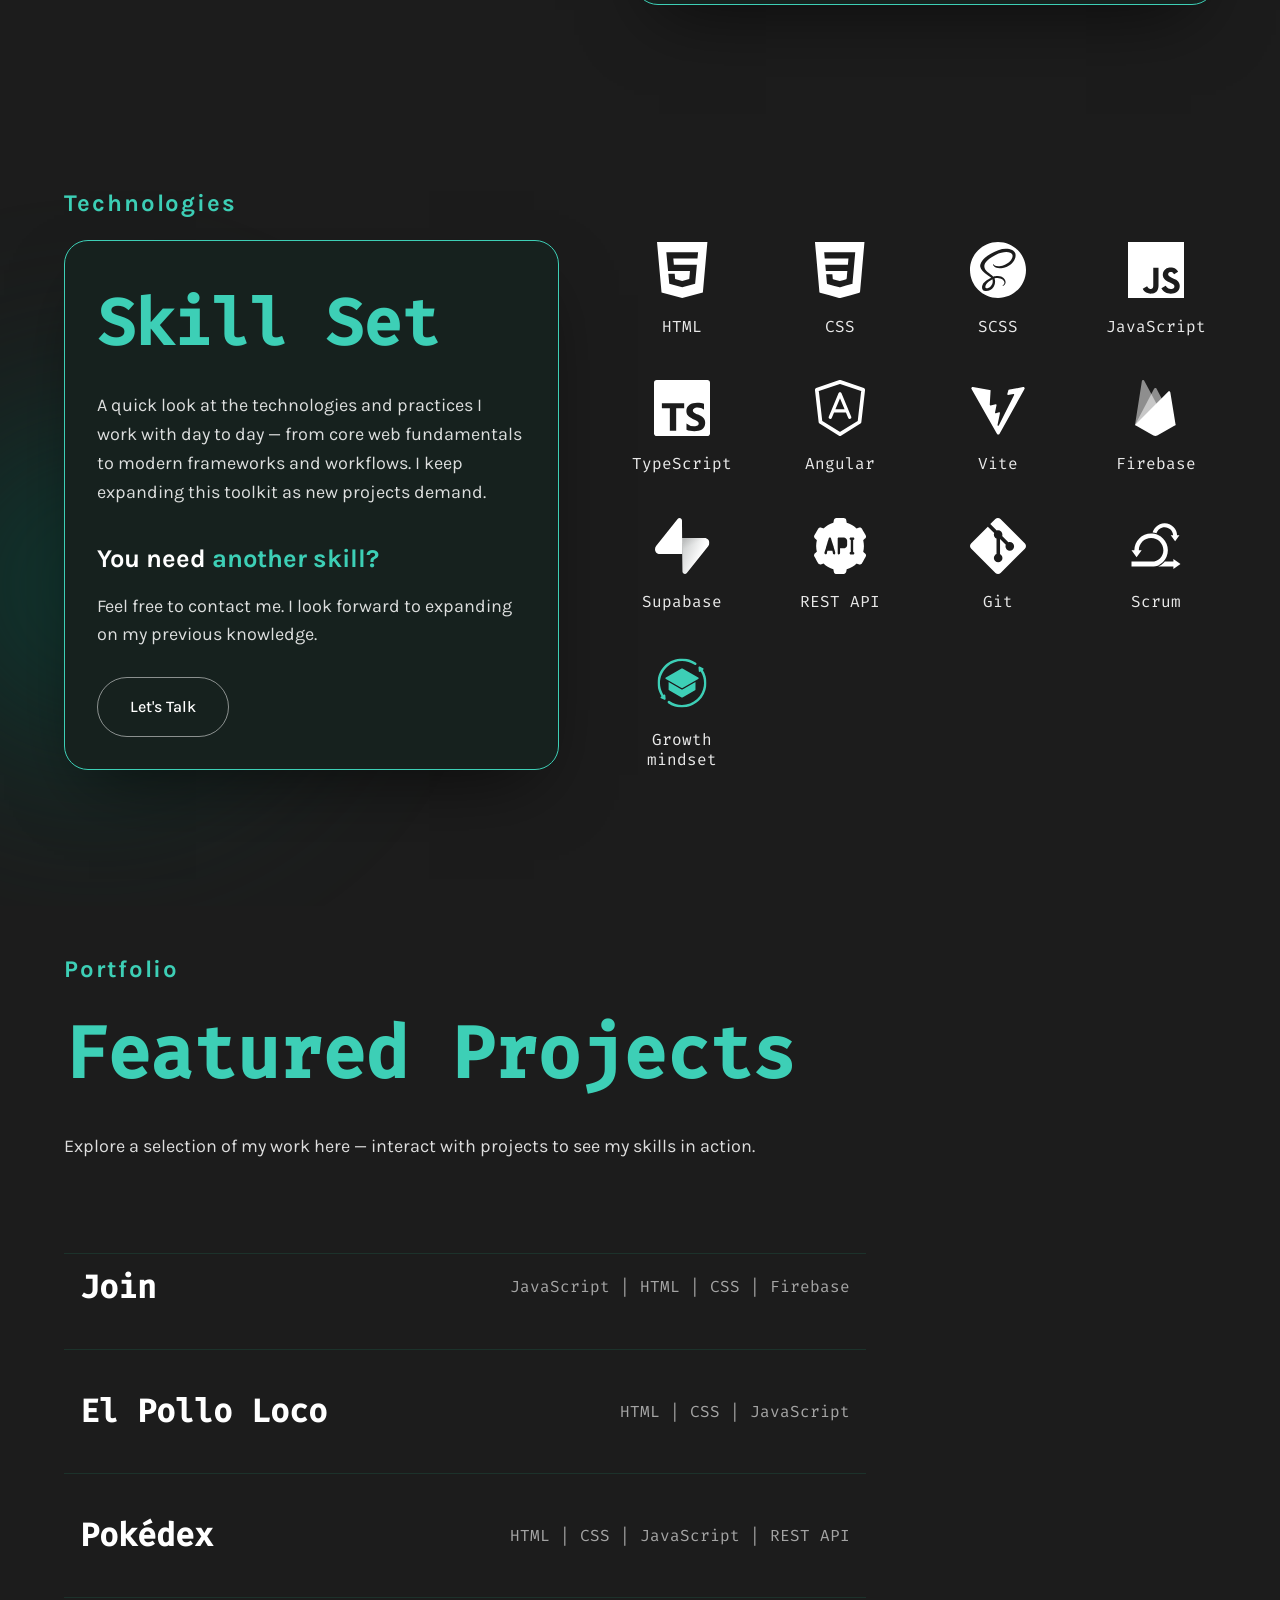
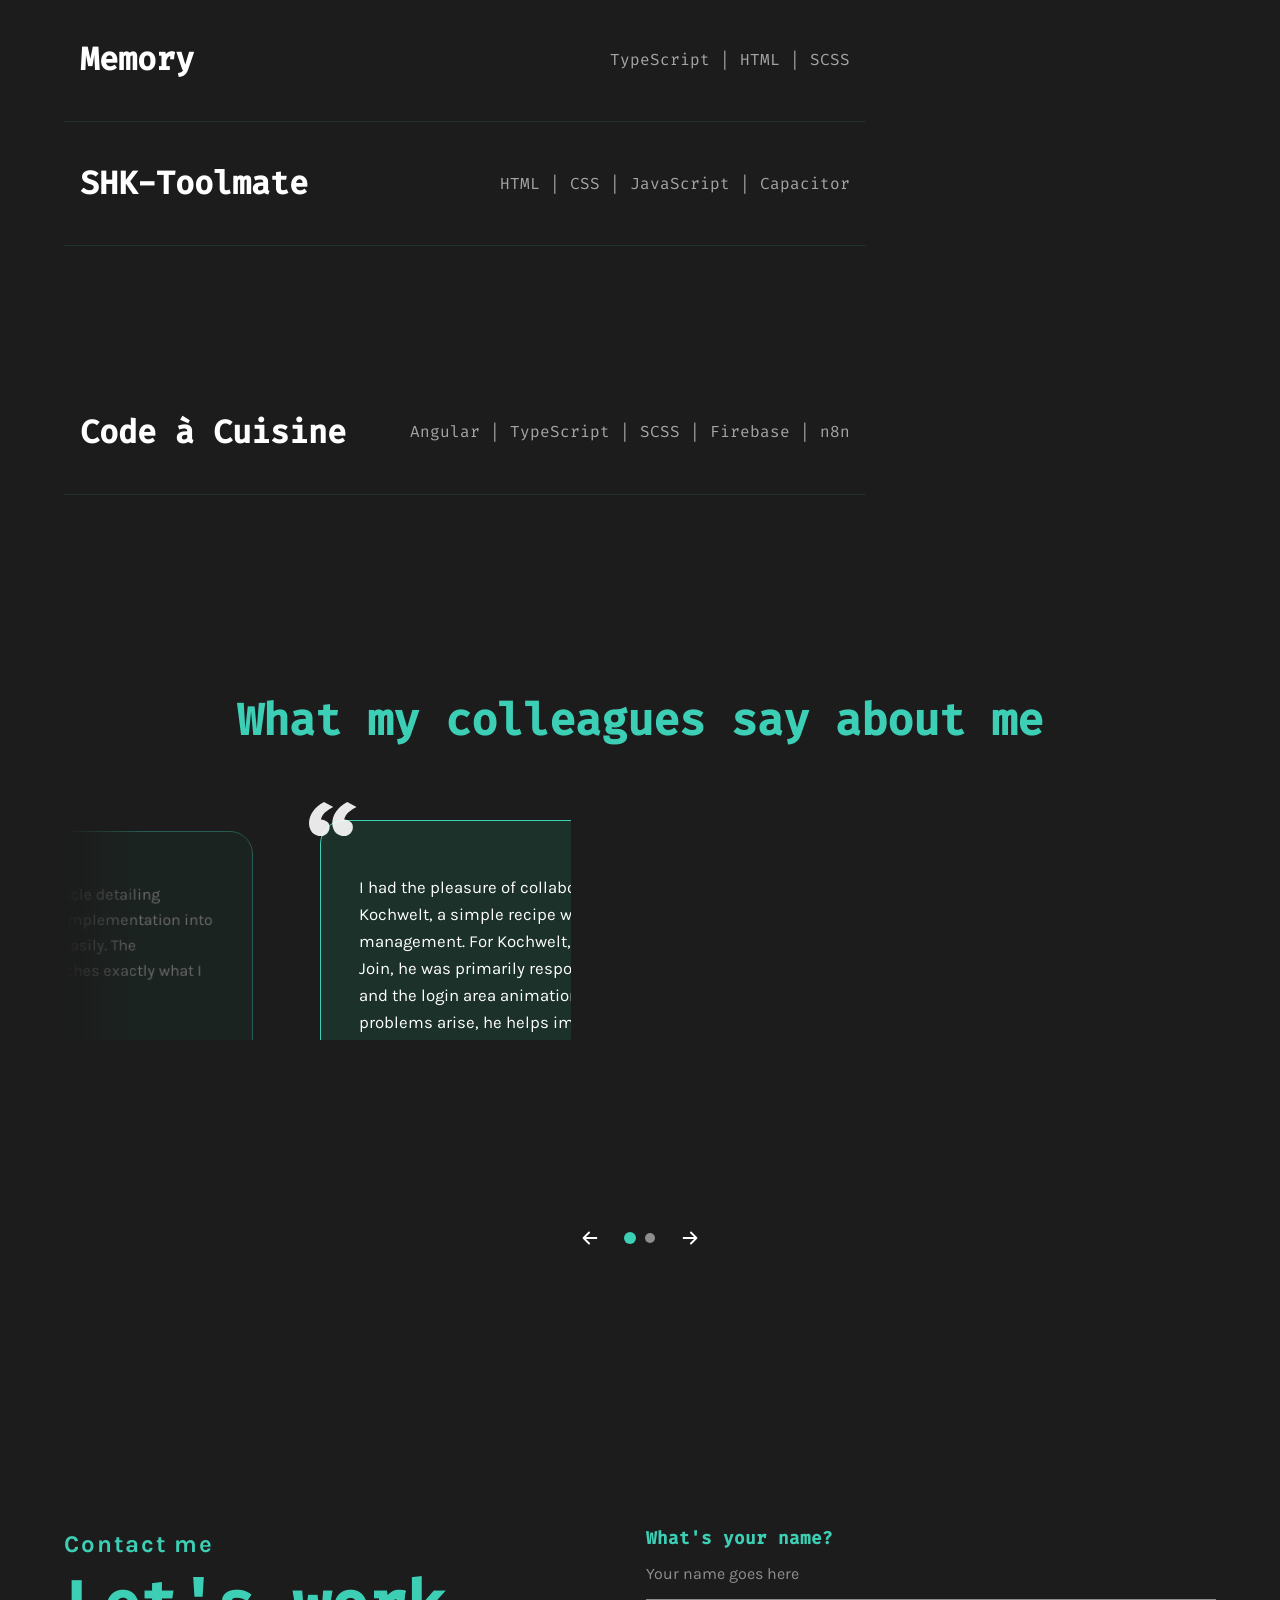
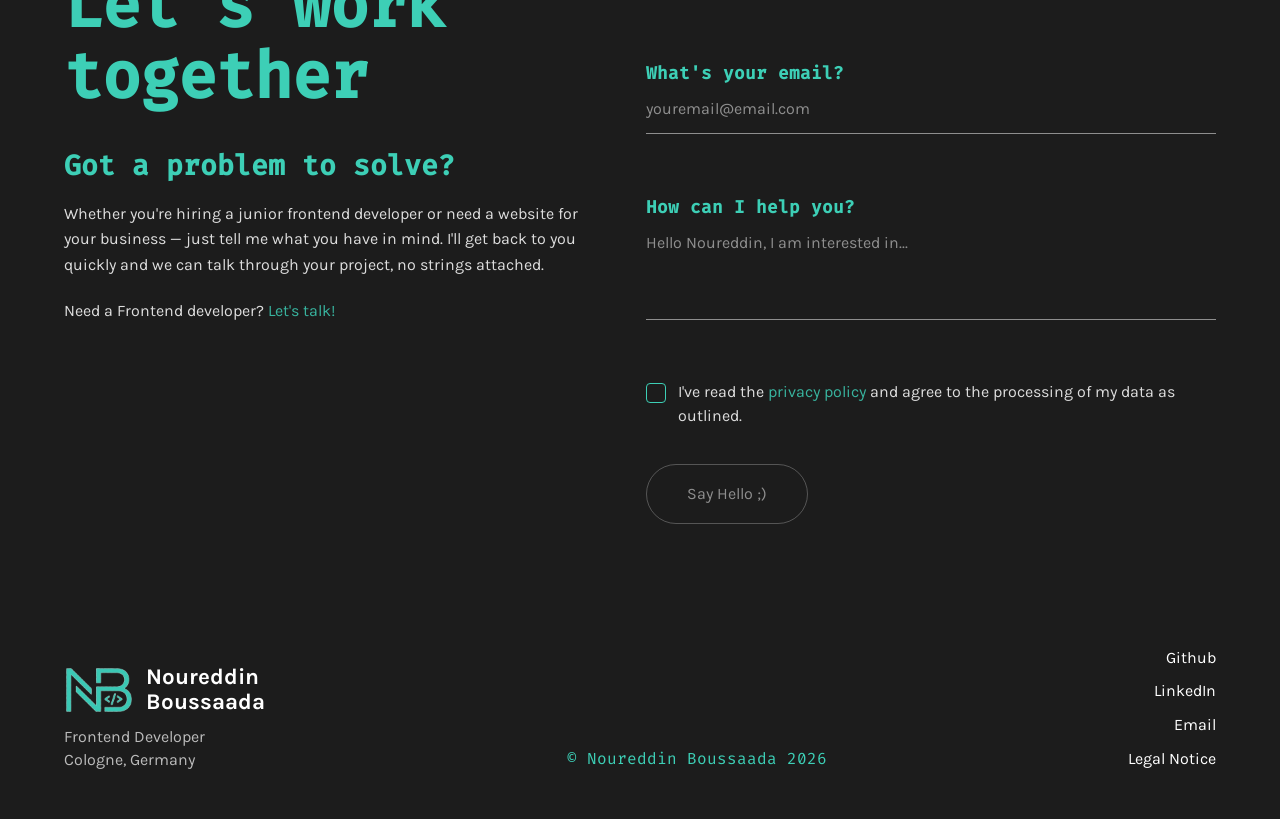
==== commit 96a5c9dd: "Refactor code structure for improved readability and maintainability" ====
--- a/index.html
+++ b/index.html
@@ -403,6 +403,19 @@
                                 <span class="project__stack">Angular | TypeScript | SCSS | Supabase</span>
                             </a>
                         </li>
+                        <li class="project">
+                            <a class="project__link" href="#" rel="noopener"
+                                data-preview="assets/images/projects/code-a-cuisine.webp" data-index="07"
+                                data-desc="AI-powered recipe generator. Enter your ingredients and preferences, and an n8n workflow uses Google Gemini to create three matching recipes with nutrition values and cooking steps per chef. All recipes end up in a public cookbook, where they can be browsed by cuisine and liked."
+                                data-desc-de="KI-gestützter Rezeptgenerator. Gib deine Zutaten und Präferenzen ein, und ein n8n-Workflow erstellt mit Google Gemini drei passende Rezepte mit Nährwerten und Arbeitsschritten pro Koch. Alle Rezepte landen im öffentlichen Kochbuch, wo du sie nach Küche durchstöbern und liken kannst."
+                                data-github="https://github.com/NouBou1/code-a-cuisine" data-live="https://code-a-cuisine.n-boussaada.de">
+                                <span class="project__name">
+                                    Code à Cuisine
+                                    <span class="project__arrow" aria-hidden="true"></span>
+                                </span>
+                                <span class="project__stack">Angular | TypeScript | SCSS | Firebase | n8n</span>
+                            </a>
+                        </li>
                     </ul>
 
                     <div class="projects__preview">
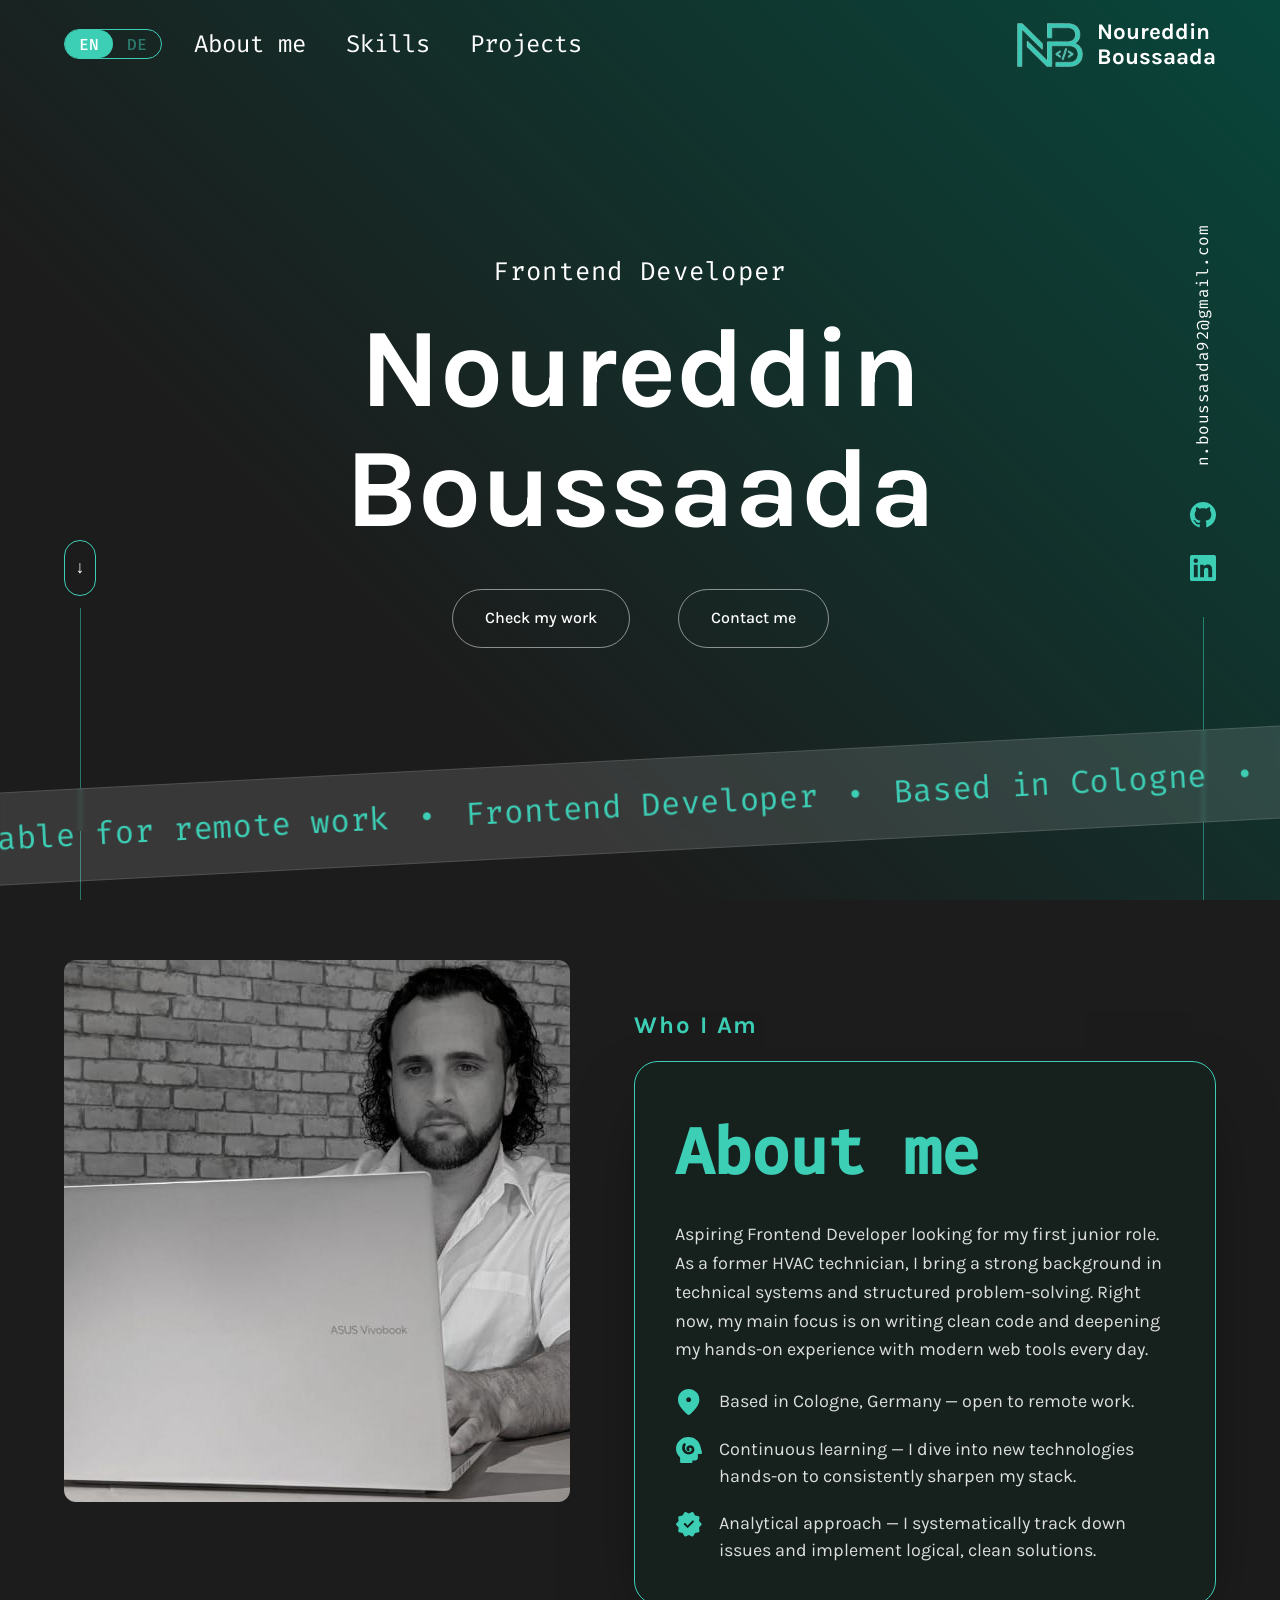
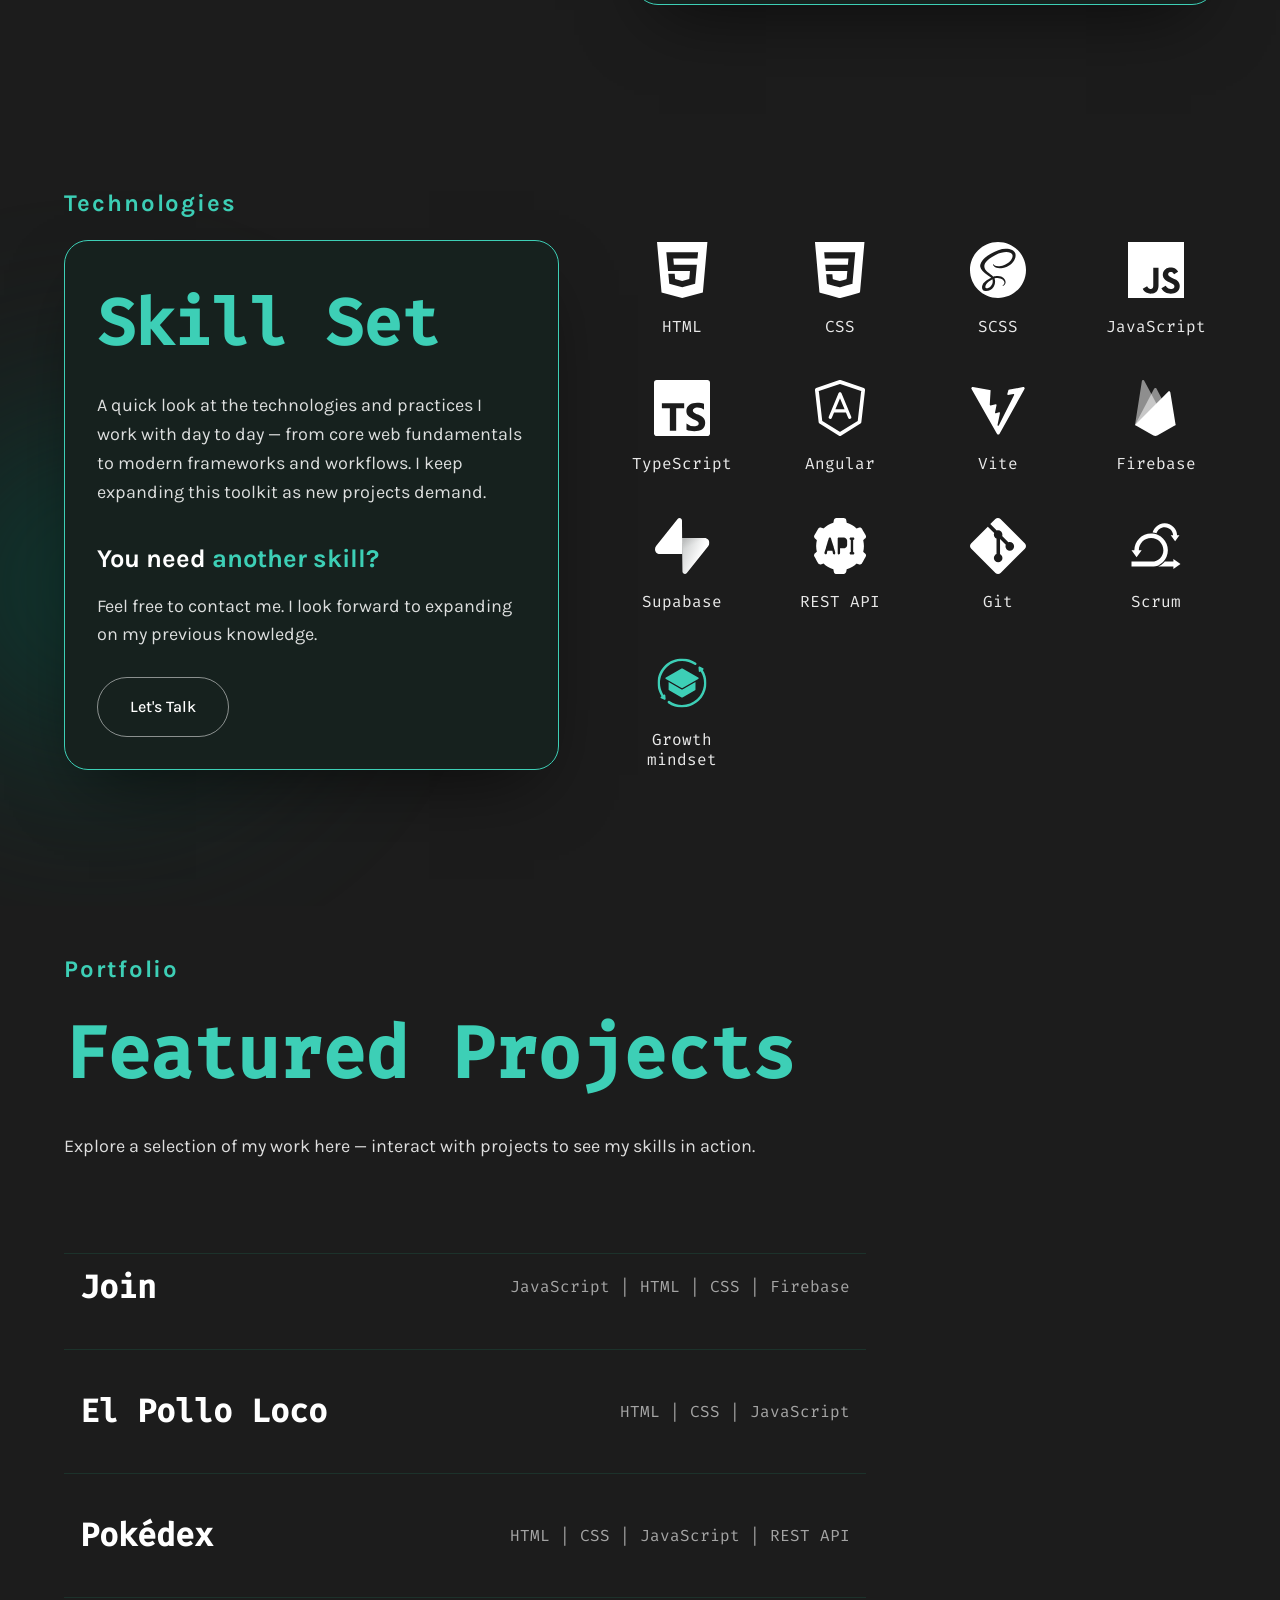
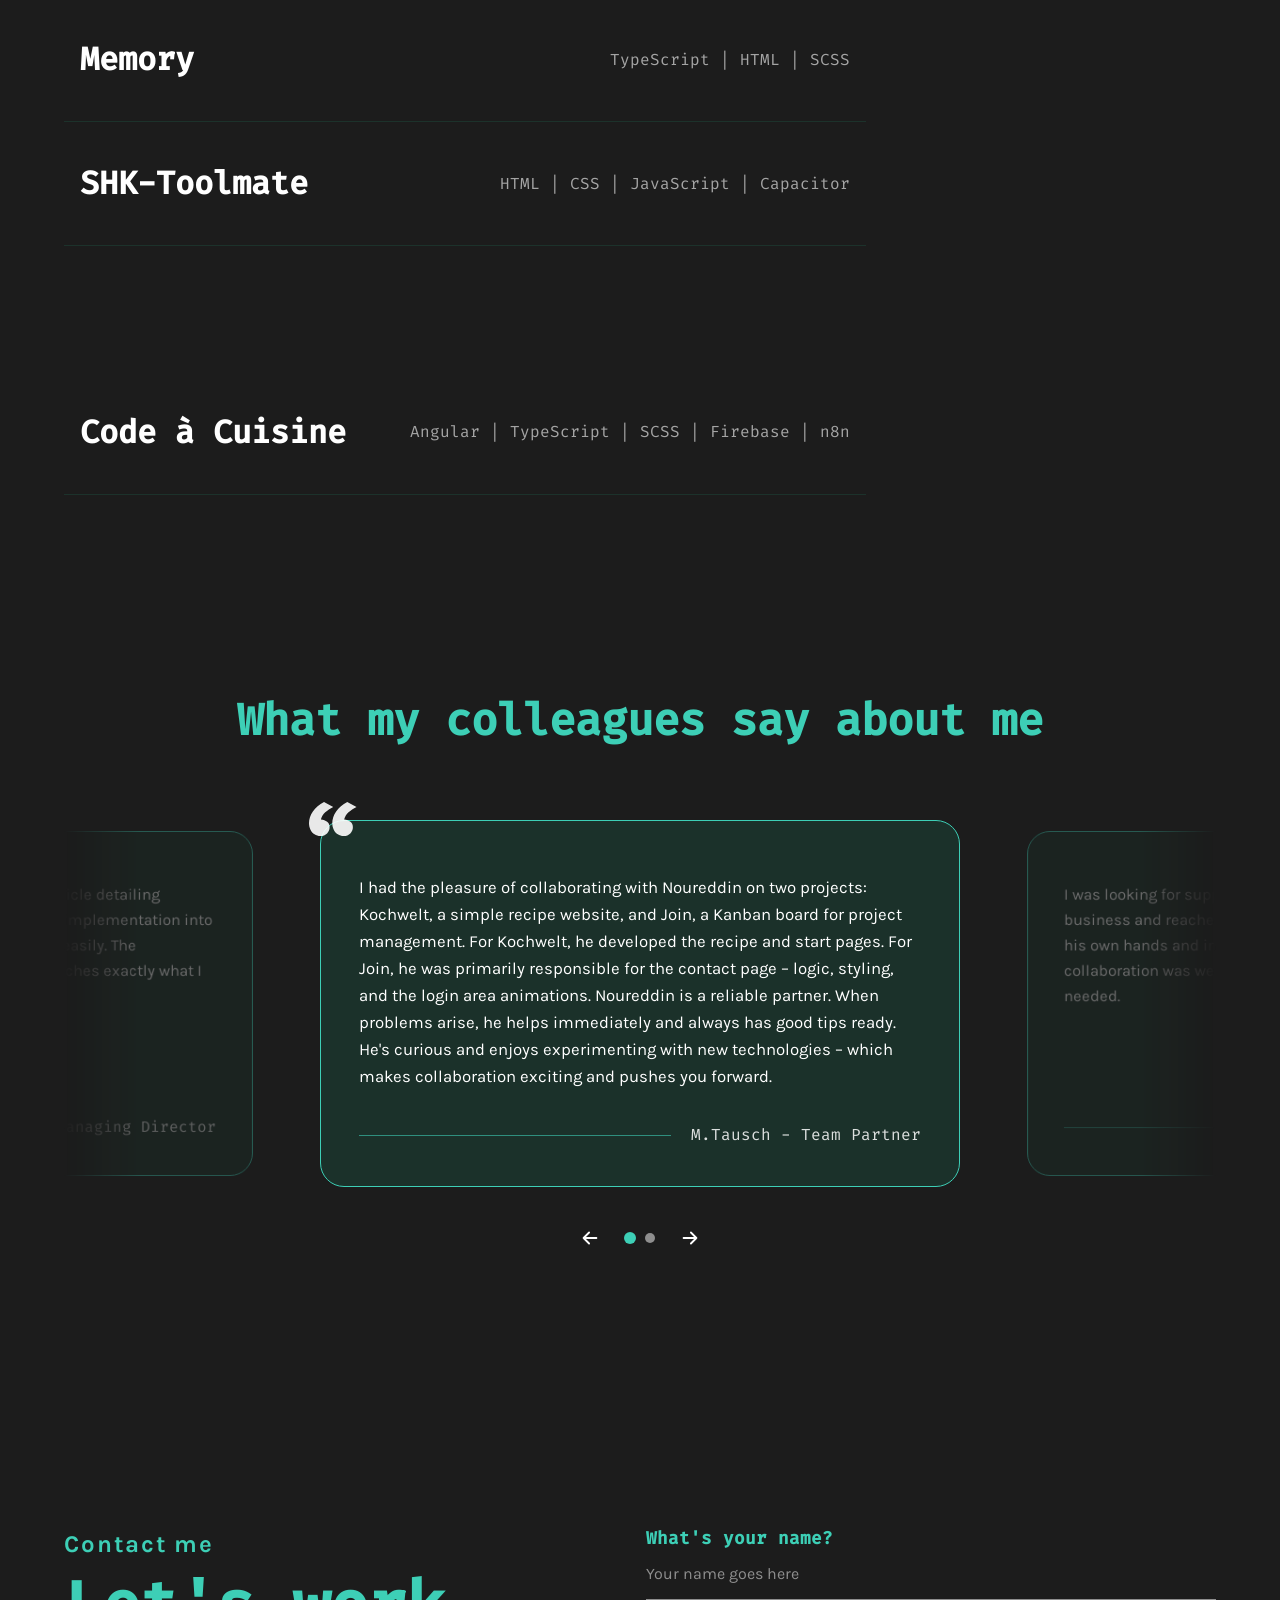
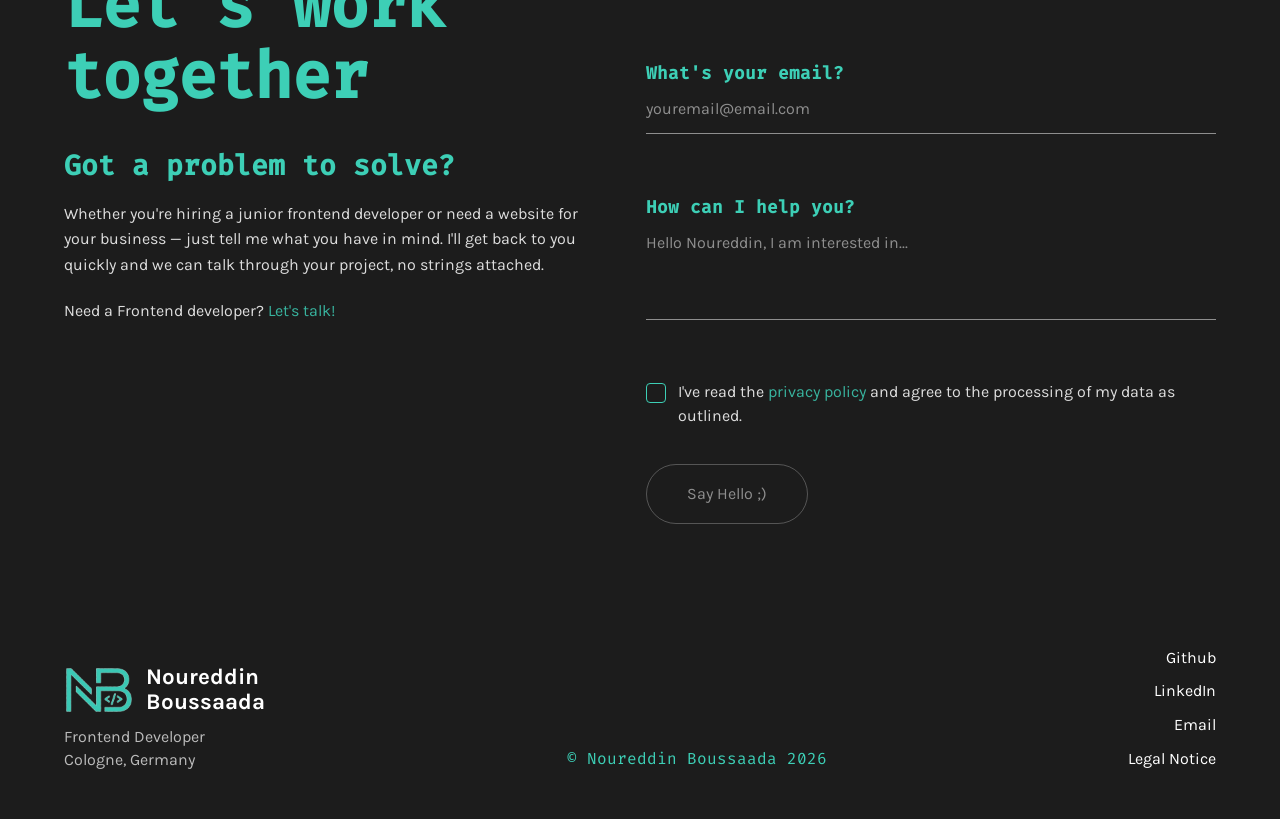
==== commit 8273dcd2: "feat: add meta description and Open Graph tags for link previews" ====
--- a/index.html
+++ b/index.html
@@ -5,6 +5,27 @@
     <meta charset="UTF-8">
     <meta name="viewport" content="width=device-width, initial-scale=1.0">
     <title>Noureddin Boussaada — Frontend Developer</title>
+    <meta name="description"
+        content="Portfolio of Noureddin Boussaada, frontend developer working with JavaScript, TypeScript, Angular and Firebase. Projects, skills and contact.">
+    <meta name="author" content="Noureddin Boussaada">
+    <link rel="canonical" href="https://n-boussaada.de/">
+
+    <meta property="og:type" content="website">
+    <meta property="og:url" content="https://n-boussaada.de/">
+    <meta property="og:title" content="Noureddin Boussaada — Frontend Developer">
+    <meta property="og:description"
+        content="Frontend developer working with JavaScript, TypeScript, Angular and Firebase. Take a look at my projects.">
+    <meta property="og:image" content="https://n-boussaada.de/assets/images/profile/profil-picture.jpeg">
+    <meta property="og:image:width" content="720">
+    <meta property="og:image:height" content="542">
+    <meta property="og:locale" content="en_US">
+    <meta property="og:locale:alternate" content="de_DE">
+
+    <meta name="twitter:card" content="summary_large_image">
+    <meta name="twitter:title" content="Noureddin Boussaada — Frontend Developer">
+    <meta name="twitter:description"
+        content="Frontend developer working with JavaScript, TypeScript, Angular and Firebase. Take a look at my projects.">
+    <meta name="twitter:image" content="https://n-boussaada.de/assets/images/profile/profil-picture.jpeg">
     <link rel="icon" type="image/png" sizes="32x32" href="assets/images/favicon/favicon-32.png">
     <link rel="icon" type="image/png" sizes="192x192" href="assets/images/favicon/favicon-192.png">
     <link rel="apple-touch-icon" sizes="512x512" href="assets/images/favicon/favicon-512.png">
